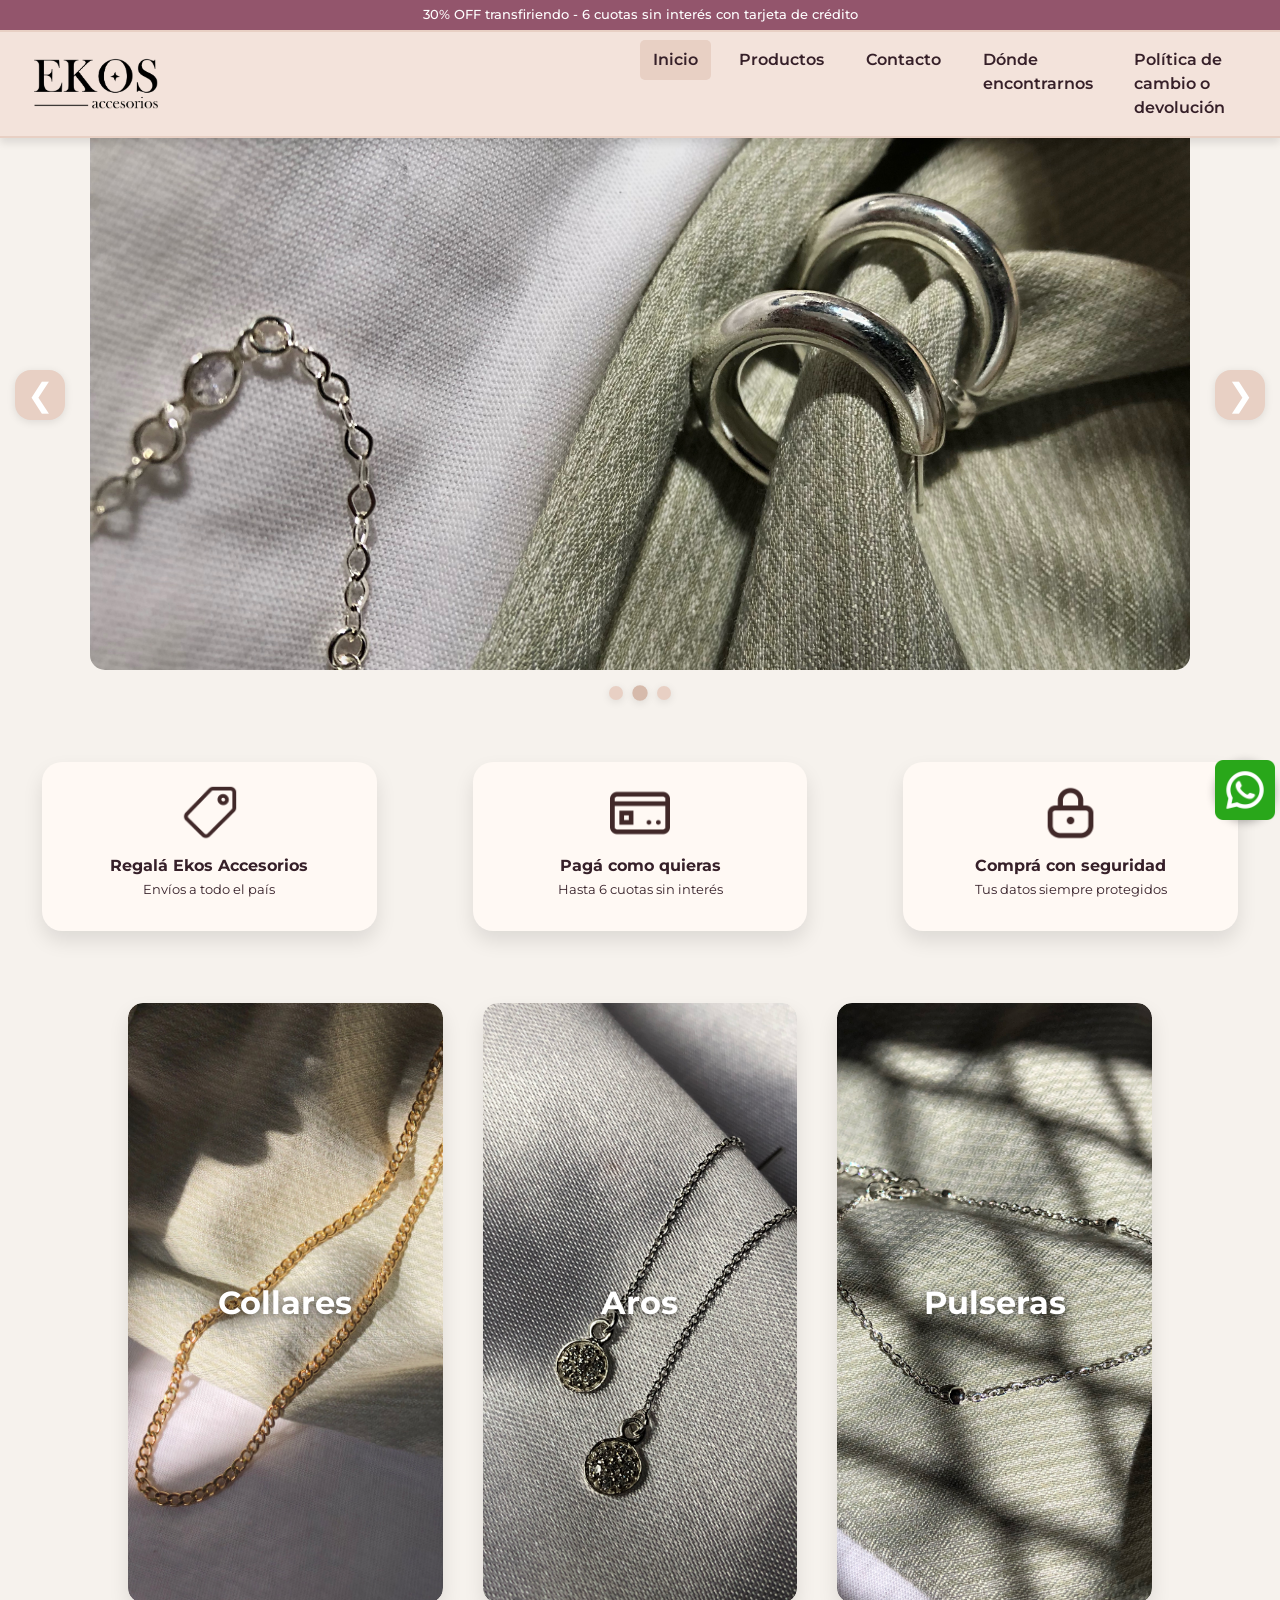
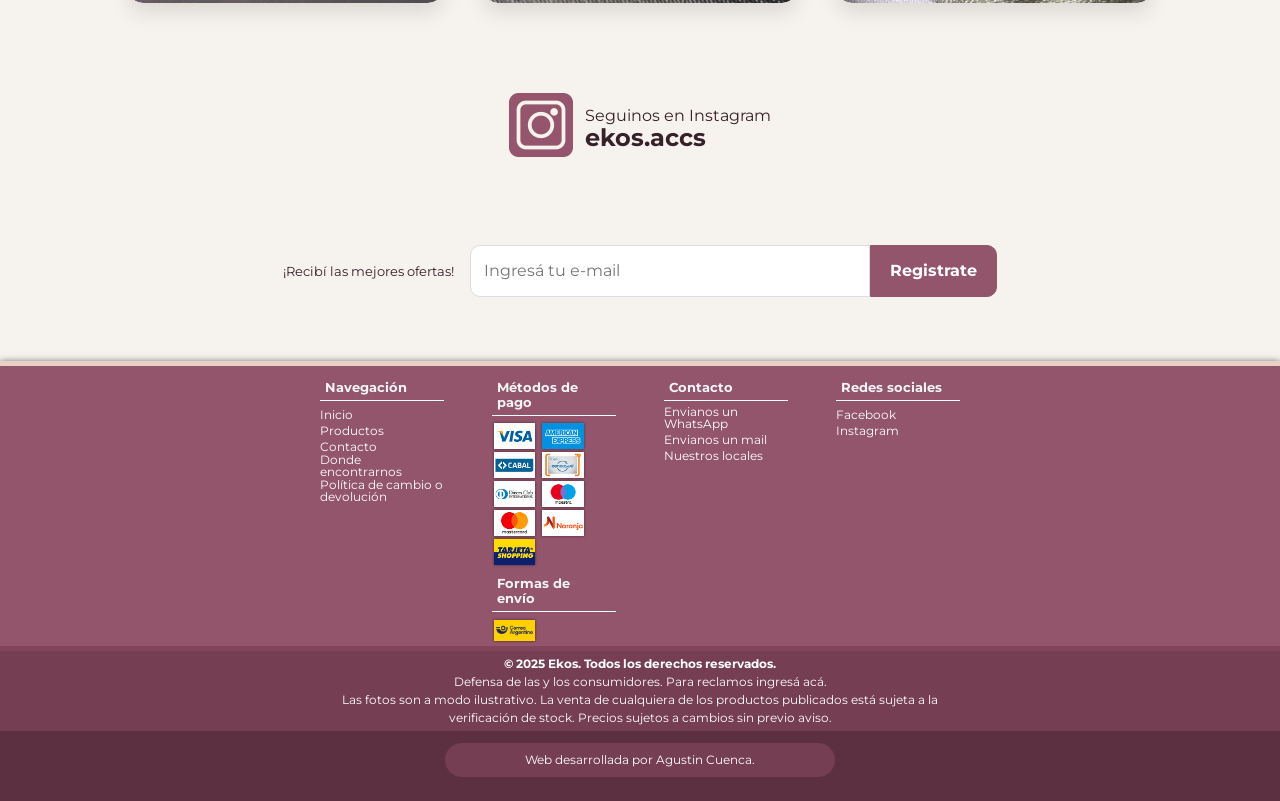
==== index.html @ 0b011db3 "docs | style | readme.txt agregado y mejoras de scss" ====
<!DOCTYPE html>
<html lang="es">
<head>
    <!-- metadatos -->
    <meta charset="UTF-8">
    <meta name="viewport" content="width=device-width, initial-scale=1.0">
    <meta name="description" content="Bienvenido a EKOS Accesorios. Tienda online de joyería fina. Encontrá collares, aros y pulseras de diseño con envíos a todo el país. 30% OFF transferencia - 6 cuotas sin interés. ¡Conoce más!">
    <meta name="keywords" content=" ">
    <meta name="author" content="Agustin Cuenca">
    <meta name="robots" content="index, follow">
    <!-- bootstrap -->
    <link href="https://cdn.jsdelivr.net/npm/bootstrap@5.3.6/dist/css/bootstrap.min.css" rel="stylesheet" integrity="sha384-4Q6Gf2aSP4eDXB8Miphtr37CMZZQ5oXLH2yaXMJ2w8e2ZtHTl7GptT4jmndRuHDT" crossorigin="anonymous">
    <!-- icono -->
    <link rel="shortcut icon" href="./multimedia/marca/icono4.png">
    <!-- fuentes -->
    <link rel="preconnect" href="https://fonts.googleapis.com">
    <link rel="preconnect" href="https://fonts.gstatic.com" crossorigin>
    <link href="https://fonts.googleapis.com/css2?family=Lexend:wght@100..900&family=Montserrat:ital,wght@0,100..900;1,100..900&display=swap" rel="stylesheet">
    <!-- .css -->
    <link rel="stylesheet" href="./styles/style.css">
    <title>EKOS Accesorios - Tienda Online</title>
</head>
<body>
    <section class="page-container">
        <header>
            <section class="top-bar">
                <p>30% OFF transfiriendo - 6 cuotas sin interés con tarjeta de crédito</p>
            </section>
            <div class="header-container">
                <section class="logo">
                    <a href="index.html"><img src="./multimedia/marca/logo.png" alt="logo"></a>
                </section>
                <nav>
                    <ul>
                        <li><a href="index.html">Inicio</a></li>
                        <li><a href="./pages/productos.html">Productos</a></li>
                        <li><a href="./pages/contacto.html">Contacto</a></li>
                        <li><a href="./pages/ubicacion.html">Dónde encontrarnos</a></li>
                        <li><a href="./pages/cambio-dev.html">Política de cambio o devolución</a></li>
                    </ul>
                </nav>
            </div>
        </header>
        <main class="content">
            <section class="carousel-wrapper">
                <button class="prev">&#10094;</button>
                <section class="carousel">
                    <section class="carousel-images">
                        <div class="image-track">
                            <img src="./multimedia/collares/basic 1000.JPEG" alt="imagen 1">
                            <img src="./multimedia/aros/3000 - copia.JPEG" alt="imagen 2">
                            <img src="./multimedia/pulseras/sky 1500.JPEG" alt="imagen 3">
                        </div>
                    </section>
                </section>
                <button class="next">&#10095;</button>
            </section>
            <section class="botones-de-fotos">
                <button class="dot" data-index="0"></button>
                <button class="dot" data-index="1"></button>
                <button class="dot" data-index="2"></button>
            </section>
            <section class="beneficios">
                <section class="beneficio-1">
                    <img src="./multimedia/logos/etiqueta.png" alt="etiqueta">
                    <h3>Regalá Ekos Accesorios</h3>
                    <p>Envíos a todo el país</p>
                </section>
                <section class="beneficio-2">
                    <img src="./multimedia/logos/tarjeta-de-credito.png" alt="tarjeta-de-credito">
                    <h3>Pagá como quieras</h3>
                    <p>Hasta 6 cuotas sin interés</p>
                </section>
                <section class="beneficio-3">
                    <img src="./multimedia/logos/candado.png" alt="candado">
                    <h3>Comprá con seguridad</h3>
                    <p>Tus datos siempre protegidos</p>
                </section>
            </section>
            <section class="presentaciones-tipo-de-producto">
                <section class="tipo-de-producto">
                    <section class="producto-contenedor">
                        <a href="./pages/productos.html">
                            <img src="./multimedia/collares/nala 2300.JPEG" alt="collares">
                            <p>Collares</p>
                        </a>
                    </section>
                </section>
                <section class="tipo-de-producto">
                    <section class="producto-contenedor">
                        <a href="./pages/productos.html">
                            <img src="./multimedia/aros/8000.JPEG" alt="aros">
                            <p>Aros</p>
                        </a>
                    </section>
                </section>
                <section class="tipo-de-producto">
                    <section class="producto-contenedor">
                        <a href="./pages/productos.html">
                            <img src="./multimedia/pulseras/sky 1500.JPEG" alt="pulseras">
                            <p>Pulseras</p>
                        </a>
                    </section>
                </section>
            </section>
            <div class="instagram-section">
                <a href="https://www.instagram.com/ekos.accs" target="_blank" class="instagram-link">
                    <img src="./multimedia/redes sociales/instagram.png" alt="Instagram" class="instagram-icon">
                    <div class="instagram-text">
                        <span class="follow-us">Seguinos en Instagram</span>
                        <span class="account-name">ekos.accs</span>
                    </div>
                </a>
            </div>
            <div class="newsletter">
                <label for="email">¡Recibí las mejores ofertas!</label>
                <input type="email" id="email" placeholder="Ingresá tu e-mail">
                <button type="submit">Registrate</button>
            </div>
            <!-- whatsapp button -->
            <a href="https://wa.me/+5491155749034?text=¡Hola!%20me%20interesa%20un%20producto%20de%20EKOS" class="whatsapp-float" target="_blank" title="Contactanos por WhatsApp"><img src="./multimedia/redes sociales/whatsapp-verde.png" alt="WhatsApp"></a>
        </main>
        <footer>
            <section class="shallow-footer">
                <!-- columna de navegación -->
                <section class="footer-column">
                    <h3>Navegación</h3>
                    <ul>
                        <li><a href="./index.html">Inicio</a></li>
                        <li><a href="./pages/productos.html">Productos</a></li>
                        <li><a href="./pages/contacto.html">Contacto</a></li>
                        <li><a href="./pages/ubicacion.html">Donde encontrarnos</a></li>
                        <li><a href="./pages/cambio-dev.html">Política de cambio o devolución</a></li>
                    </ul>
                </section>
                <!-- columna de métodos de pago y formas de envío -->
                <section class="footer-column">
                    <h3>Métodos de pago</h3>
                    <img src="./multimedia/metodos de pago/visa.png" alt="visa" title="Visa">
                    <img src="./multimedia/metodos de pago/american-express.png" alt="american express"
                        title="American Express">
                    <img src="./multimedia/metodos de pago/cabal-png.png" alt="cabal" title="Cabal">
                    <img src="./multimedia/metodos de pago/cencosud.png" alt="cencosud" title="Cencosud">
                    <img src="./multimedia/metodos de pago/diners-club.png" alt="diners club" title="Diners Club">
                    <img src="./multimedia/metodos de pago/maestro.png" alt="maestro" title="Maestro">
                    <img src="./multimedia/metodos de pago/mastercard.png" alt="mastercard" title="Mastercard">
                    <img src="./multimedia/metodos de pago/naranja.png" alt="naranja" title="Naranja">
                    <img src="./multimedia/metodos de pago/tarjeta-shopping.png" alt="tarjeta shopping"
                        title="Tarjeta Shopping">
                    <h3>Formas de envío</h3>
                    <img src="./multimedia/formas de envio/correo-argentino.png" alt="correo argentino"
                        title="Correo Argentino">
                </section>
                <!-- columna de contacto -->
                <section class="footer-column">
                    <h3>Contacto</h3>
                    <ul>
                        <li><a href="https://wa.me/+5491155749034?text=¡Hola!%20me%20interesa%20un%20producto%20de%20EKOS"
                                target="_blank">Envianos un WhatsApp</a></li>
                        <li><a href="https://mail.google.com/mail/?view=cm&fs=1&to=ekos.baires@gmail.com"
                                target="_blank">Envianos un mail</a></li>
                        <li><a href="./pages/ubicacion.html">Nuestros locales</a></li>
                    </ul>
                </section>
                <!-- columna de redes sociales -->
                <section class="footer-column">
                    <h3>Redes sociales</h3>
                    <ul>
                        <li><a href="">Facebook</a></li>
                        <li><a href="https://www.instagram.com/ekos.accs?utm_source=ig_web_button_share_sheet&igsh=ZDNlZDc0MzIxNw=="
                                target="_blank">Instagram</a></li>
                    </ul>
                </section>
            </section>
            <section class="deep-footer">
                <p><b>&copy; 2025 Ekos. Todos los derechos reservados.</b></p>
                <p>Defensa de las y los consumidores. Para reclamos <a href="https://autogestion.produccion.gob.ar/consumidores" target="_blank">ingresá acá</a>.</p>
                <p>Las fotos son a modo ilustrativo. La venta de cualquiera de los productos publicados está sujeta a la verificación de stock. Precios sujetos a cambios sin previo aviso.</p>
            </section>
            <section class="creator">
                <p>Web desarrollada por Agustin Cuenca.</p>
            </section>
        </footer>
    </section>
    <script src="./scripts/main.js"></script>
    <script src="./scripts/index.js"></script>
    <script src="https://cdn.jsdelivr.net/npm/bootstrap@5.3.6/dist/js/bootstrap.bundle.min.js" integrity="sha384-j1CDi7MgGQ12Z7Qab0qlWQ/Qqz24Gc6BM0thvEMVjHnfYGF0rmFCozFSxQBxwHKO" crossorigin="anonymous"></script>
</body>
</html>
---- styles/style.css ----
@charset "UTF-8";
.carousel-wrapper {
  position: relative;
  width: 100%;
  height: auto;
  display: flex;
  margin: 0 auto;
  max-width: 100vw;
}
.carousel-wrapper .carousel {
  width: 100%;
  overflow: hidden;
  position: relative;
  overflow: hidden;
}
.carousel-wrapper .carousel .carousel-images {
  width: 100%;
  overflow: hidden;
}
.carousel-wrapper .carousel .carousel-images .image-track {
  display: flex;
  transition: transform 0.5s ease-in-out;
  width: 100%;
}
.carousel-wrapper .carousel .carousel-images .image-track img {
  width: 100%;
  height: auto;
  object-fit: cover;
  flex-shrink: 0;
}
.carousel-wrapper .image-track img {
  max-height: 20rem;
}
@media (min-width: 768px) {
  .carousel-wrapper {
    /* Tablet styles would go here */
  }
}
@media (min-width: 1024px) {
  .carousel-wrapper {
    display: flex;
    align-items: center;
    justify-content: center;
    max-width: 1200px;
    margin: 1rem auto;
    gap: 1rem;
    padding: 0 50px;
  }
  .carousel-wrapper .carousel {
    flex: 1;
    border-radius: 15px;
  }
  .carousel-wrapper .image-track img {
    max-height: 550px;
  }
}

.prev, .next {
  position: absolute;
  top: 50%;
  transform: translateY(-50%);
  font-size: 1.5rem;
  background-color: #f3e3db;
  border: none;
  border-radius: 8px;
  padding: 0.9rem;
  color: #362029;
  cursor: pointer;
  z-index: 2;
  width: 1rem;
  height: 1rem;
  display: flex;
  align-items: center;
  justify-content: center;
}
.prev.prev, .next.prev {
  left: 10px;
}
.prev.next, .next.next {
  right: 10px;
}

@media (min-width: 1024px) {
  .prev, .next {
    position: absolute;
    width: 50px;
    height: 50px;
    font-size: 2rem;
    color: white;
    background-color: #e8d0c4;
    border-radius: 1rem;
    padding: 0;
    transition: background-color 0.3s, transform 0.3s ease;
    box-shadow: 0 2px 8px rgba(0, 0, 0, 0.1);
  }
  .prev.prev, .next.prev {
    left: -25px;
  }
  .prev.next, .next.next {
    right: -25px;
  }
  .prev:hover, .next:hover {
    background-color: #d6baab;
    transform: translateY(-50%) scale(1.04);
  }
}
.botones-de-fotos {
  display: none;
}
@media (min-width: 1024px) {
  .botones-de-fotos {
    display: flex;
    justify-content: center;
    gap: 10px;
    margin-top: 1rem;
    margin-bottom: 1rem;
  }
  .botones-de-fotos button {
    width: 14px;
    height: 14px;
    background-color: #e8d0c4;
    border: none;
    border-radius: 50%;
    cursor: pointer;
    transition: background-color 0.3s, transform 0.3s ease;
    box-shadow: 0 2px 8px rgba(0, 0, 0, 0.1);
  }
  .botones-de-fotos button.active, .botones-de-fotos button:hover {
    background-color: #d6baab;
    transform: scale(1.1);
  }
}

.beneficios {
  display: flex;
  flex-direction: column;
  justify-content: center;
  align-items: center;
  gap: 1rem;
  padding: 1.5rem;
  color: #362029;
  text-align: center;
  margin-top: auto;
}
.beneficios section {
  display: flex;
  flex-direction: column;
  align-items: center;
  padding: 0.5em;
  flex-grow: 1;
  margin: 0;
  background-color: #fff9f4;
  width: 100%;
  border-radius: 15px;
  box-shadow: 0 2px 8px rgba(0, 0, 0, 0.1);
}
.beneficios section img {
  width: 3rem;
  padding: 0.3rem;
  filter: brightness(0) saturate(100%) invert(14%) sepia(28%) saturate(798%) hue-rotate(311deg) brightness(92%) contrast(88%);
}
.beneficios section h3 {
  font-size: 0.9rem;
}
.beneficios section p {
  font-size: 0.7rem;
}
.beneficios .beneficio-1, .beneficios .beneficio-2, .beneficios .beneficio-3 {
  position: relative;
}
@media (min-width: 1024px) {
  .beneficios {
    flex-direction: row;
    justify-content: center;
    align-items: flex-start;
    gap: 6em;
    padding: 30px 10px;
    margin: 2rem;
  }
  .beneficios section {
    padding: 1em;
    max-width: 450px;
    border-radius: 20px;
    box-shadow: 0 10px 20px rgba(0, 0, 0, 0.1);
    transition: background-color 0.3s ease;
  }
  .beneficios section img {
    width: 70px;
    margin-bottom: 8px;
    transition: filter 0.3s ease;
  }
  .beneficios section h3 {
    font-size: 1rem;
    margin-bottom: 5px;
    transition: transform 0.3s ease;
  }
  .beneficios section p {
    font-size: 0.8rem;
    transition: transform 0.3s ease;
  }
  .beneficios section:hover {
    background-color: #93556c;
    color: white;
  }
  .beneficios section:hover img {
    filter: brightness(0) invert(1);
  }
  .beneficios section:hover h3, .beneficios section:hover p {
    transform: translateY(-5px);
  }
}

.presentaciones-tipo-de-producto {
  display: grid;
  grid-template-columns: 1fr;
  gap: 1rem;
  padding: 0;
  margin-bottom: 1em;
}
.presentaciones-tipo-de-producto .tipo-de-producto {
  position: relative;
  overflow: hidden;
  box-shadow: 0 2px 8px rgba(0, 0, 0, 0.2);
}
.presentaciones-tipo-de-producto .producto-contenedor {
  position: relative;
  width: 100%;
  height: auto;
}
.presentaciones-tipo-de-producto .producto-contenedor img {
  width: 100%;
  height: 200px;
  object-fit: cover;
  display: block;
}
.presentaciones-tipo-de-producto .producto-contenedor p {
  position: absolute;
  top: 50%;
  left: 50%;
  transform: translate(-50%, -50%);
  margin: 0;
  color: white;
  font-size: 1rem;
  font-weight: bold;
  text-shadow: 0px 2px 10px rgba(0, 0, 0, 0.6);
  z-index: 2;
  text-align: center;
}
@media (min-width: 1024px) {
  .presentaciones-tipo-de-producto {
    grid-template-columns: repeat(3, 1fr);
    gap: 40px;
    padding: 10px 8em;
    margin-bottom: 2em;
  }
  .presentaciones-tipo-de-producto .tipo-de-producto {
    border-radius: 15px;
    box-shadow: 0 10px 20px rgba(0, 0, 0, 0.1);
    transition: transform 0.3s ease;
  }
  .presentaciones-tipo-de-producto .tipo-de-producto:hover {
    transform: scale(1.02);
  }
  .presentaciones-tipo-de-producto .producto-contenedor {
    height: 100%;
  }
  .presentaciones-tipo-de-producto .producto-contenedor img {
    height: 600px;
    border-radius: 15px;
  }
  .presentaciones-tipo-de-producto .producto-contenedor p {
    font-size: 2rem;
  }
  .presentaciones-tipo-de-producto .producto-contenedor::before {
    content: "";
    position: absolute;
    top: 0;
    left: 0;
    width: 100%;
    height: 100%;
    background-color: rgba(0, 0, 0, 0);
    transition: background-color 0.3s ease;
    border-radius: 15px;
    z-index: 1;
    pointer-events: none;
  }
  .presentaciones-tipo-de-producto .tipo-de-producto:hover .producto-contenedor::before {
    background-color: rgba(0, 0, 0, 0.2);
  }
}

.instagram-section {
  display: flex;
  justify-content: center;
  align-items: center;
  margin: 0 0;
  max-width: 100%;
  padding: 2rem;
  flex-direction: column;
  text-align: center;
}
.instagram-section .instagram-link {
  display: flex;
  align-items: center;
  text-decoration: none;
  flex-direction: column;
}
.instagram-section .instagram-link .instagram-icon {
  width: auto;
  height: 3rem;
  filter: brightness(0) saturate(100%) invert(37%) sepia(11%) saturate(1942%) hue-rotate(286deg) brightness(97%) contrast(81%);
  margin: 0 0 0.5rem 0;
}
.instagram-section .instagram-link .instagram-text {
  display: flex;
  flex-direction: column;
  line-height: 1.1;
  text-decoration: none;
  color: #362029;
  align-items: center;
}
.instagram-section .instagram-link .instagram-text .follow-us {
  font-size: 0.8rem;
  pointer-events: none;
}
.instagram-section .instagram-link .instagram-text .account-name {
  font-weight: bold;
  font-size: 1rem;
}
@media (min-width: 1024px) {
  .instagram-section {
    margin: 4rem auto;
    max-width: 500px;
    padding: 1rem 1rem;
    flex-direction: row;
  }
  .instagram-section .instagram-link {
    flex-direction: row;
    transition: filter 0.3s ease;
  }
  .instagram-section .instagram-link .instagram-icon {
    width: 4rem;
    height: auto;
    margin-right: 0.75rem;
    transition: transform 0.3s ease, filter 0.3s ease;
  }
  .instagram-section .instagram-link .instagram-text {
    align-items: flex-start;
    transition: transform 0.3s ease;
  }
  .instagram-section .instagram-link .instagram-text .follow-us {
    font-size: 1rem;
  }
  .instagram-section .instagram-link .instagram-text .account-name {
    font-size: 1.5rem;
  }
  .instagram-section .instagram-link:hover .instagram-icon {
    transform: scale(1.05);
    filter: brightness(0) saturate(100%) invert(28%) sepia(13%) saturate(1589%) hue-rotate(287deg) brightness(97%) contrast(95%);
    cursor: pointer;
  }
  .instagram-section .instagram-link:hover .instagram-text {
    cursor: pointer;
    transform: rotate(2deg);
  }
}

.newsletter {
  display: flex;
  flex-direction: column;
  align-items: center;
  justify-content: center;
  gap: 0.3rem;
  margin: 2rem 0;
  width: 100%;
  padding: 0 1rem;
}
.newsletter label {
  color: #362029;
  font-size: 0.8rem;
}
.newsletter input[type=email] {
  padding: 0.8rem;
  border: 1px solid #ddd;
  border-radius: 10px;
  font-size: 0.8rem;
  width: 100%;
  transition: border-color 0.3s ease;
}
.newsletter input[type=email]:focus {
  border-color: #93556c;
  outline: none;
}
.newsletter button {
  font-size: 0.8rem;
  background-color: #93556c;
  color: white;
  font-weight: bold;
  padding: 0.3rem 0.3rem;
  border: none;
  border-radius: 6px;
  cursor: pointer;
  transition: background-color 0.3s ease;
  width: 100%;
  max-width: 200px;
}
.newsletter button:active {
  background-color: #80475b;
}
@media (min-width: 1024px) {
  .newsletter {
    flex-direction: row;
    gap: 0px;
    margin: 4rem 0;
    padding: 0;
  }
  .newsletter label {
    margin-right: 1rem;
  }
  .newsletter input[type=email] {
    font-size: 1rem;
    width: 400px;
    border-radius: 10px 0 0 10px;
  }
  .newsletter button {
    font-size: 1rem;
    padding: 0.8rem 1.2rem;
    border: 1px solid #93556c;
    border-radius: 0 10px 10px 0;
    width: auto;
    max-width: none;
  }
  .newsletter button:hover {
    background-color: #80475b;
  }
  .newsletter button:active {
    background-color: #6d3a4b;
  }
}

.categoria {
  margin: 2rem auto;
  padding: 0 1rem;
  margin-bottom: 2rem;
}
.categoria h3 {
  font-size: 0.8rem;
  text-align: left;
}
.categoria .galeria-productos {
  display: grid;
  grid-template-columns: repeat(2, 1fr);
  gap: 0.5rem;
}
.categoria .galeria-productos .producto {
  text-align: center;
  padding: 5px;
  background-color: #fff9f4;
  box-shadow: 0 2px 8px rgba(0, 0, 0, 0.1);
  transition: transform 0.2s ease;
  border-radius: 10px;
}
.categoria .galeria-productos .producto:hover {
  transform: scale(1.03);
}
.categoria .galeria-productos .producto img {
  width: 100%;
  max-width: 320px;
  aspect-ratio: 1/1;
  object-fit: cover;
  border-radius: 10px;
}
.categoria .galeria-productos .producto .nombre-producto {
  font-weight: 600;
  margin: 0.3rem;
  font-size: 0.8rem;
}
.categoria .galeria-productos .producto .precio-producto {
  display: flex;
  justify-content: start;
  font-size: 0.8rem;
  color: #444;
  margin: 0;
  padding: 0.2rem;
  border-top: 1px solid #362029;
}
@media (min-width: 1024px) {
  .categoria {
    margin: 1rem auto;
    padding: 0.5rem 4rem 4rem 4rem;
    max-width: 60rem;
    margin-bottom: 4rem;
    background-color: #f3e3db;
    border-radius: 15px;
    box-shadow: 0 2px 8px rgba(0, 0, 0, 0.2);
  }
  .categoria h3 {
    font-size: 25px;
  }
  .categoria .galeria-productos {
    grid-template-columns: repeat(auto-fit, minmax(220px, 1fr));
    gap: 30px;
  }
  .categoria .galeria-productos .producto {
    padding: 10px;
  }
  .categoria .galeria-productos .producto img {
    max-width: 300px;
  }
  .categoria .galeria-productos .producto .nombre-producto {
    margin: 10px 0 5px;
    font-size: 1.2rem;
  }
  .categoria .galeria-productos .producto .precio-producto {
    font-size: 1rem;
  }
}

.contacto-container {
  display: flex;
  justify-content: center;
  align-items: stretch;
  flex-wrap: wrap;
  gap: 2rem;
  margin: 3rem 1rem;
}
.contacto-container .contacto-info, .contacto-container .contacto-formulario {
  flex: 1;
  display: flex;
  flex-direction: column;
  background-color: #fff9f4;
  border-radius: 15px;
  box-shadow: 0 5px 15px rgba(0, 0, 0, 0.1);
}
.contacto-container .contacto-info, .contacto-container .contacto-formulario {
  min-width: 250px;
  max-width: 100%;
  padding: 1rem;
  min-height: 30em;
}
@media (min-width: 768px) {
  .contacto-container {
    gap: 3rem;
    margin: 3rem 2rem;
  }
  .contacto-container .contacto-info, .contacto-container .contacto-formulario {
    min-width: 280px;
    padding: 1.5rem;
    min-height: 35em;
  }
}
@media (min-width: 1024px) {
  .contacto-container {
    gap: 5rem;
    margin-top: 2rem;
    margin-bottom: 5rem;
  }
  .contacto-container .contacto-info, .contacto-container .contacto-formulario {
    min-width: 300px;
    max-width: 500px;
    padding: 2rem;
    border-radius: 20px;
    box-shadow: 0 10px 25px rgba(0, 0, 0, 0.1);
    min-height: 40em;
  }
}

.contacto-info h4, .contacto-info .contacto-formulario h4 {
  text-align: center;
  color: #362029;
}
.contacto-info p {
  text-align: center;
}
.contacto-info .info-item {
  display: flex;
  align-items: center;
  justify-content: left;
  background-color: white;
  border: 1px solid #ddd;
}
.contacto-info .info-item a {
  display: flex;
  align-items: center;
  text-decoration: none;
}
.contacto-info .info-item a p {
  margin: 0;
  display: flex;
  align-items: center;
  height: 100%;
  font-weight: 600;
  color: #362029;
  transition: color 0.3s ease;
}
.contacto-info .info-item a p:hover {
  color: #93556c;
  cursor: pointer;
}
.contacto-info .info-item img {
  height: auto;
  filter: invert(40%) sepia(15%) saturate(1342%) hue-rotate(286deg) brightness(90%) contrast(86%);
  transition: filter 0.3s ease;
}
.contacto-info .info-item img:hover {
  filter: invert(30%) sepia(22%) saturate(1080%) hue-rotate(288deg) brightness(95%) contrast(82%);
  cursor: pointer;
}
.contacto-info h4, .contacto-info .contacto-formulario h4 {
  font-size: 1rem;
  margin-bottom: 1rem;
}
.contacto-info p {
  font-size: 0.8rem;
}
.contacto-info .info-item {
  margin-top: 1.5em;
  border-radius: 8px;
  padding: 0.5rem;
}
.contacto-info .info-item img {
  width: 35px;
  margin-right: 0.8rem;
}
.contacto-info .info-item p {
  font-size: 0.8rem;
}
@media (min-width: 1024px) {
  .contacto-info h4, .contacto-info .contacto-formulario h4 {
    font-size: 1.5rem;
    margin-bottom: 1.5rem;
  }
  .contacto-info .info-item {
    margin-top: 2.5em;
    border-radius: 10px;
    padding: 1rem;
  }
  .contacto-info .info-item img {
    width: 50px;
    margin-right: 1rem;
  }
  .contacto-info .info-item p {
    font-size: 1rem;
  }
}

.contacto-formulario input[type=text], .contacto-formulario input[type=email], .contacto-formulario textarea {
  width: 100%;
  border: 1px solid #ddd;
  border-radius: 10px;
  transition: border-color 0.3s ease;
  resize: none;
}
.contacto-formulario input[type=text]:focus, .contacto-formulario input[type=email]:focus, .contacto-formulario textarea:focus {
  border-color: #93556c;
  outline: none;
}
.contacto-formulario label {
  display: block;
  margin: 1rem 0 0.3rem;
  font-weight: 600;
  color: #362029;
  font-size: 0.8rem;
}
.contacto-formulario input[type=text], .contacto-formulario input[type=email], .contacto-formulario textarea {
  padding: 0.3rem;
  font-size: 0.8rem;
}
.contacto-formulario textarea {
  height: 150px;
}
.contacto-formulario input[type=submit] {
  margin-top: 1.5rem;
  background-color: #93556c;
  color: white;
  font-weight: bold;
  padding: 0.8rem 1.2rem;
  border: none;
  border-radius: 10px;
  cursor: pointer;
  width: 100%;
  transition: background-color 0.3s ease;
  font-size: 0.8rem;
}
.contacto-formulario input[type=submit]:hover {
  background-color: #80475b;
}
@media (min-width: 1024px) {
  .contacto-formulario label {
    font-size: 1rem;
  }
  .contacto-formulario input[type=text], .contacto-formulario input[type=email], .contacto-formulario textarea {
    padding: 0.8rem;
    font-size: 1rem;
  }
  .contacto-formulario input[type=submit] {
    font-size: 1rem;
  }
}

.local {
  max-width: 100%;
  margin: 2rem 1rem;
  padding: 1rem;
  border-radius: 20px;
  background-color: #fff9f4;
  margin-bottom: 2rem;
  box-shadow: 0 10px 25px rgba(0, 0, 0, 0.1);
  font-size: 0.8rem;
  box-sizing: border-box;
}
.local h4 {
  margin-top: 0.5em;
  font-size: 1.2em;
  margin-bottom: 1.5rem;
}
.local p {
  margin-bottom: 1rem;
  font-size: 1em;
}
.local .content h3 {
  text-align: center;
  margin-bottom: 1em;
  margin-top: 1.5rem;
  font-size: 1rem;
}
.local .mapa-container {
  position: relative;
  overflow: hidden;
  border-radius: 10px;
  margin-top: 1.5rem;
}
.local .mapa-container iframe {
  width: 100%;
  height: 150px;
  border: none;
  border-radius: 10px;
}
@media (min-width: 1024px) {
  .local {
    max-width: 1500px;
    margin: 0 auto;
    padding: 2rem;
    margin-bottom: 3rem;
    font-size: 1rem;
  }
  .local h4 {
    font-size: 1.5rem;
  }
  .local .content h3 {
    margin-top: 1em;
  }
  .local .mapa-container iframe {
    height: 400px;
  }
}

.politica {
  border-radius: 20px;
  background-color: #fff9f4;
  box-shadow: 0 10px 25px rgba(0, 0, 0, 0.1);
  text-align: justify;
  max-width: 100%;
  margin: 2rem 1rem 0 1rem;
  padding: 1rem;
  margin-bottom: 2rem;
  box-sizing: border-box;
}
.politica p, .politica li {
  font-size: 0.8rem;
}
.politica h4 {
  font-size: 0.9rem;
}
@media (min-width: 1024px) {
  .politica {
    max-width: 1500px;
    margin: 0 auto;
    padding: 2rem;
    margin-bottom: 3rem;
  }
}

.top-bar {
  position: fixed;
  display: flex;
  justify-content: center;
  align-items: center;
  text-align: center;
  top: 0;
  left: 0;
  width: 100%;
  z-index: 1100;
  background-color: #93556c;
  color: white;
  border-bottom: 2px solid #e8d0c4;
  transition: all 0.3s ease;
  font-size: 1rem;
  height: auto;
  min-height: 1.5rem;
  padding: 3px;
  transform: translateY(0);
}
.top-bar p {
  margin: 0;
  font-weight: 500;
  font-size: 0.5rem;
  transition: text-shadow 0.3s ease;
  padding: 0.2rem 0;
}
.top-bar.hidden {
  transform: translateY(-100%);
}
@media (min-width: 1024px) {
  .top-bar {
    padding: 0;
    height: 2rem;
  }
  .top-bar p {
    font-size: 0.8rem;
  }
  .top-bar p:hover {
    text-shadow: 0 0 10px rgba(255, 255, 255, 0.8);
  }
}

header {
  position: fixed;
  z-index: 1000;
  width: 100%;
  background-color: #f3e3db;
  border-bottom: 2px solid #e8d0c4;
  box-shadow: 0 0.3125rem 0.5rem rgba(0, 0, 0, 0.1);
  margin-top: 0;
  top: var(--header-top, 1.5rem);
  transition: top 0.3s ease; /* Misma duración que el top-bar */
}
header .header-container {
  display: flex;
  flex-direction: column;
  align-items: center;
  padding: 0.5rem 1rem;
}
header .header-container .logo {
  margin-bottom: 0.8rem;
}
header .header-container .logo img {
  height: auto;
  width: 5rem;
  transition: transform 0.3s ease;
}
header .header-container nav {
  width: 100%;
}
header .header-container nav ul {
  list-style: none;
  display: flex;
  flex-wrap: wrap;
  justify-content: center;
  gap: 0.5rem;
  padding: 0;
  margin: 0;
}
header .header-container nav ul li a {
  font-weight: 600;
  text-decoration: none;
  color: #362029;
  display: inline-block;
  border-radius: 5px;
  transition: all 0.3s;
  font-size: 0.5rem;
  padding: 0.4rem 0.8rem;
  background-color: rgba(232, 208, 196, 0.3);
}
header .header-container nav ul li a.active {
  background-color: #e8d0c4;
}
@media (min-width: 1024px) {
  header {
    top: var(--header-top, calc(1.7em + 2rem));
  }
  header.shifted-up {
    top: var(--header-top, 2rem);
  }
  header .header-container {
    flex-direction: row;
    grid-template-columns: 1fr 1fr;
    padding: 0.5rem 2rem;
    display: grid;
  }
  header .header-container .logo {
    margin-bottom: 0;
    justify-self: start;
  }
  header .header-container .logo img {
    width: 8rem;
  }
  header .header-container .logo img:hover {
    transform: scale(0.98);
  }
  header .header-container nav {
    width: auto;
  }
  header .header-container nav ul {
    flex-wrap: nowrap;
    justify-content: flex-end;
    gap: 1em;
  }
  header .header-container nav ul li a {
    font-size: 1rem;
    padding: 0.5em 0.8em;
    background-color: transparent;
  }
  header .header-container nav ul li a:hover {
    background-color: #e8d0c4;
  }
}

.shallow-footer {
  font-optical-sizing: auto;
  text-align: left;
  color: white;
  border-top: 0.3125rem solid #e8d0c4;
  display: grid;
  box-sizing: border-box;
  /* Mobile styles (base) */
  background-color: #8c4e63;
  grid-template-columns: repeat(2, 1fr);
  grid-template-rows: repeat(2, auto);
  gap: 1rem;
  padding: 0.5rem;
  box-shadow: 0 0.1rem 0.4rem rgba(0, 0, 0, 0.6);
}
.shallow-footer h3 {
  text-align: left;
  border-bottom: 1px solid white;
  color: #f5f5f5;
  margin: 0;
}
.shallow-footer .footer-column ul {
  list-style: none;
  padding: 0;
  margin: 0;
}
.shallow-footer .footer-column ul li a {
  text-decoration: none;
  color: white;
  display: inline-block;
}
.shallow-footer img {
  filter: drop-shadow(0 0 0.1rem rgba(0, 0, 0, 0.5));
}
.shallow-footer ::selection {
  background-color: white;
  color: #8c4e63;
}
.shallow-footer h3 {
  font-size: 0.7rem;
  padding: 0.2rem;
}
.shallow-footer .footer-column ul li {
  line-height: 1;
}
.shallow-footer .footer-column ul li a {
  font-size: 0.7rem;
}
.shallow-footer img {
  max-width: 1.5rem;
}
@media (min-width: 768px) {
  .shallow-footer {
    /* Tablet styles would go here */
    /* Add your tablet-specific styles if needed */
  }
}
@media (min-width: 1024px) {
  .shallow-footer {
    background-color: #93556c;
    grid-template-columns: repeat(4, 1fr);
    grid-template-rows: auto;
    gap: 3em;
    padding: 0.25rem 20rem;
    box-shadow: 0 0.125rem 0.5rem rgba(0, 0, 0, 0.8);
  }
  .shallow-footer h3 {
    font-size: 0.8rem;
    padding: 0.3rem;
    margin: 0.3125rem 0;
  }
  .shallow-footer .footer-column ul li a {
    font-size: 0.75rem;
    transition: text-shadow 0.3s ease;
  }
  .shallow-footer .footer-column ul li a:hover {
    text-shadow: 0 0 4px white;
  }
  .shallow-footer img {
    max-width: 2.8rem;
    transition: transform 0.3s ease;
    padding: 0.1rem;
  }
  .shallow-footer img:hover {
    transform: scale(0.95);
  }
  .shallow-footer ::selection {
    color: #93556c;
  }
}

.deep-footer {
  font-optical-sizing: auto;
  text-align: center;
  color: white;
  background-color: #753e52;
  border-top: 5px solid #80455a;
  /* Mobile styles (base) */
  padding: 4px;
}
.deep-footer p {
  margin-bottom: 0;
}
.deep-footer p b, .deep-footer p a {
  font-size: 0.5rem;
}
.deep-footer p a {
  text-decoration: none;
  color: white;
}
.deep-footer ::selection {
  background-color: white;
  color: #93556c;
}
@media (min-width: 768px) {
  .deep-footer {
    /* Tablet styles would go here */
    /* Add your tablet-specific styles if needed */
  }
}
@media (min-width: 1024px) {
  .deep-footer {
    padding: 0.25rem 20rem;
  }
  .deep-footer p {
    font-size: 0.75rem;
  }
  .deep-footer p b, .deep-footer p a {
    font-size: 0.75rem;
  }
  .deep-footer p a {
    transition: text-shadow 0.3s ease;
  }
  .deep-footer p a:hover {
    text-shadow: 0 0 4px white;
  }
}

.creator {
  display: flex;
  justify-content: center;
  background-color: #5c3040;
  text-align: center;
  color: white;
  /* Mobile styles (base) */
  padding: 0.25rem 0rem 2rem 0rem;
}
.creator p {
  display: flex;
  justify-content: center;
  background-color: #753e52;
  border-radius: 20px;
  transition: box-shadow 0.3s ease;
}
.creator p:hover {
  box-shadow: 0 0 10px rgba(255, 255, 255, 0.6);
}
.creator ::selection {
  background-color: white;
  color: #362029;
}
.creator p {
  font-size: 0.5rem;
  margin: 0.3rem;
  padding: 0.5rem 2rem;
}
@media (min-width: 768px) {
  .creator {
    /* Tablet styles would go here */
    /* Add your tablet-specific styles if needed */
  }
}
@media (min-width: 1024px) {
  .creator {
    padding: 0.25rem 0rem 1rem 0rem;
  }
  .creator p {
    font-size: 0.75rem;
    margin: 0.5rem;
    padding: 0.5rem 5rem;
  }
}

* {
  margin: 0;
  padding: 0;
  box-sizing: border-box;
  font-family: "Montserrat", sans-serif;
  font-size: 16px;
}

body {
  padding: 0px;
  height: 100%;
  width: 100%;
  font-optical-sizing: auto;
  color: #362029;
  background-color: #f6f2ed;
}
body .page-container {
  display: flex;
  flex-direction: column;
  min-height: 100vh;
  top: 1rem;
}
body .page-container::selection {
  background-color: #93556c;
  color: white;
}
body .page-container .content {
  flex: 1;
  margin-top: 9rem;
}
body h2, body h3, body h4 {
  text-align: center;
  font-weight: bold;
}
body h2 {
  display: none;
}
body h3 {
  font-size: 1rem;
}
@media (min-width: 1024px) {
  body {
    padding: 0;
    margin-top: 6.5em;
  }
  body .page-container {
    top: 0;
  }
  body .page-container .content {
    margin-top: 0;
  }
  body h2 {
    display: block;
    padding: 1rem;
    margin: 0;
    font-size: 1.5rem;
  }
}

.whatsapp-float {
  position: fixed;
  bottom: 1rem;
  right: 1rem;
  border-radius: 8.75rem;
  z-index: 100;
  box-shadow: 0 0.125rem 0.625rem rgba(0, 0, 0, 0.3);
  display: flex;
}
.whatsapp-float img {
  width: 3rem;
  height: auto;
}
@media (min-width: 1024px) {
  .whatsapp-float {
    bottom: 5rem;
    right: 0.3rem;
    align-items: center;
    justify-content: center;
    transition: transform 0.3s ease;
  }
  .whatsapp-float img {
    width: 3.75rem;
    height: 3.75rem;
  }
  .whatsapp-float:hover {
    transform: scale(1.04);
  }
}

/*_______________________________________________________________________________________________________________________________________________________________________*/

/*# sourceMappingURL=style.css.map */
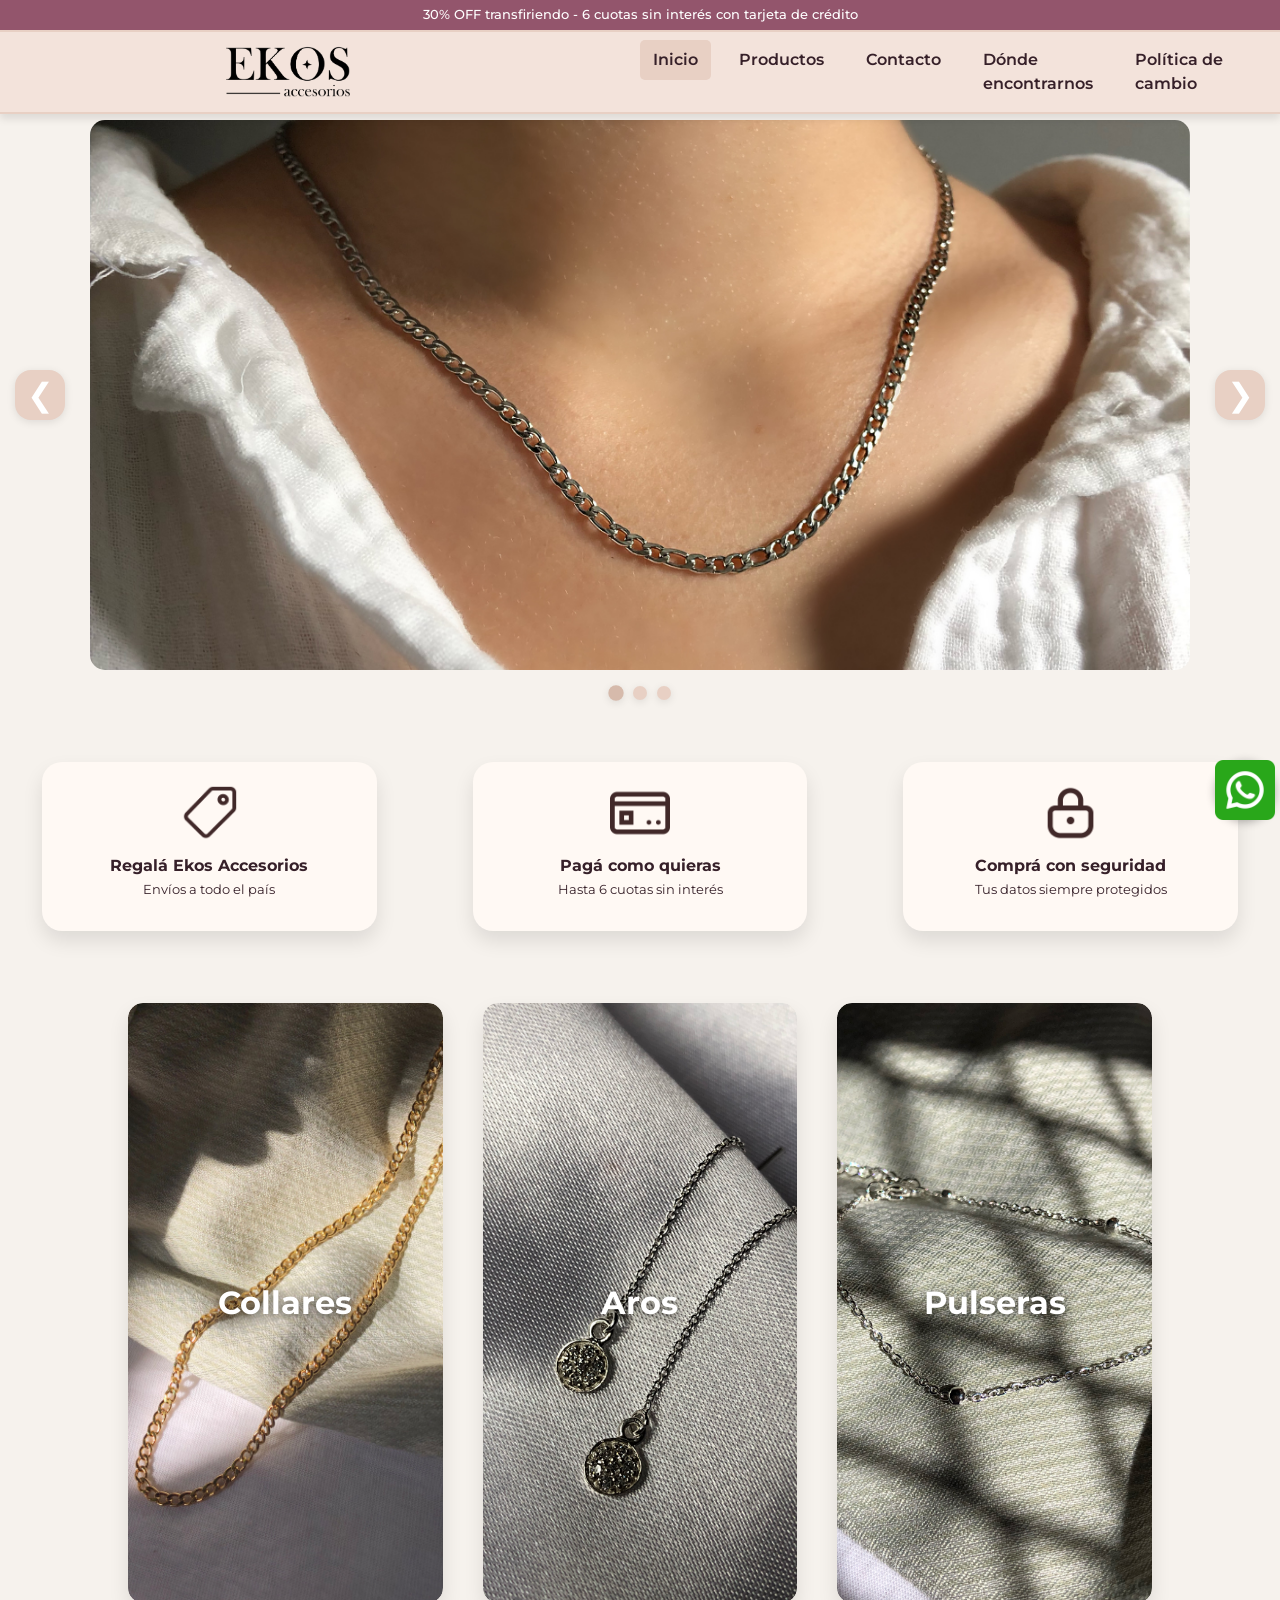
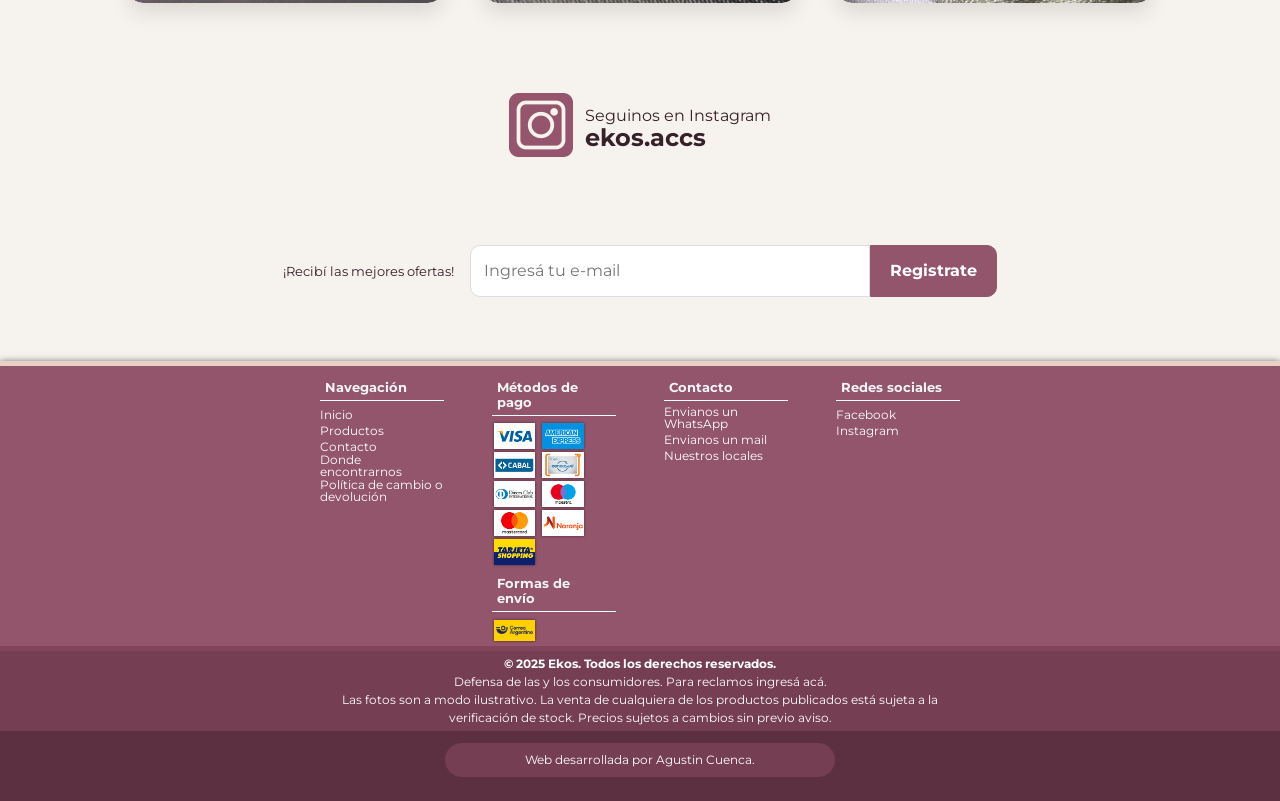
==== commit 93da691a: "feat | menú hamburguesa implementado en mobile responsive" ====
--- a/index.html
+++ b/index.html
@@ -30,15 +30,29 @@
                 <section class="logo">
                     <a href="index.html"><img src="./multimedia/marca/logo.png" alt="logo"></a>
                 </section>
-                <nav>
+                <button class="hamburger-btn" aria-label="Menú de navegación">
+                    <span class="hamburger-icon"></span>
+                </button>
+                <nav class="desktop-nav">
                     <ul>
                         <li><a href="index.html">Inicio</a></li>
                         <li><a href="./pages/productos.html">Productos</a></li>
                         <li><a href="./pages/contacto.html">Contacto</a></li>
                         <li><a href="./pages/ubicacion.html">Dónde encontrarnos</a></li>
-                        <li><a href="./pages/cambio-dev.html">Política de cambio o devolución</a></li>
+                        <li><a href="./pages/cambio-dev.html">Política de cambio</a></li>
                     </ul>
                 </nav>
+                <div class="mobile-menu-panel">
+                    <button class="close-menu" aria-label="Cerrar menú">✕</button>
+                    <ul>
+                        <li><a href="index.html">Inicio</a></li>
+                        <li><a href="./pages/productos.html">Productos</a></li>
+                        <li><a href="./pages/contacto.html">Contacto</a></li>
+                        <li><a href="./pages/ubicacion.html">Dónde encontrarnos</a></li>
+                        <li><a href="./pages/cambio-dev.html">Política de cambio</a></li>
+                    </ul>
+                </div>
+                <div class="menu-overlay"></div>
             </div>
         </header>
         <main class="content">
@@ -118,7 +132,8 @@
                 <button type="submit">Registrate</button>
             </div>
             <!-- whatsapp button -->
-            <a href="https://wa.me/+5491155749034?text=¡Hola!%20me%20interesa%20un%20producto%20de%20EKOS" class="whatsapp-float" target="_blank" title="Contactanos por WhatsApp"><img src="./multimedia/redes sociales/whatsapp-verde.png" alt="WhatsApp"></a>
+            <a href="https://wa.me/+5491155749034?text=¡Hola!%20me%20interesa%20un%20producto%20de%20EKOS"
+                class="whatsapp-float" target="_blank" title="Contactanos por WhatsApp"><img src="./multimedia/redes sociales/whatsapp-verde.png" alt="WhatsApp"></a>
         </main>
         <footer>
             <section class="shallow-footer">
@@ -137,19 +152,16 @@
                 <section class="footer-column">
                     <h3>Métodos de pago</h3>
                     <img src="./multimedia/metodos de pago/visa.png" alt="visa" title="Visa">
-                    <img src="./multimedia/metodos de pago/american-express.png" alt="american express"
-                        title="American Express">
+                    <img src="./multimedia/metodos de pago/american-express.png" alt="american express" title="American Express">
                     <img src="./multimedia/metodos de pago/cabal-png.png" alt="cabal" title="Cabal">
                     <img src="./multimedia/metodos de pago/cencosud.png" alt="cencosud" title="Cencosud">
                     <img src="./multimedia/metodos de pago/diners-club.png" alt="diners club" title="Diners Club">
                     <img src="./multimedia/metodos de pago/maestro.png" alt="maestro" title="Maestro">
                     <img src="./multimedia/metodos de pago/mastercard.png" alt="mastercard" title="Mastercard">
                     <img src="./multimedia/metodos de pago/naranja.png" alt="naranja" title="Naranja">
-                    <img src="./multimedia/metodos de pago/tarjeta-shopping.png" alt="tarjeta shopping"
-                        title="Tarjeta Shopping">
+                    <img src="./multimedia/metodos de pago/tarjeta-shopping.png" alt="tarjeta shopping" title="Tarjeta Shopping">
                     <h3>Formas de envío</h3>
-                    <img src="./multimedia/formas de envio/correo-argentino.png" alt="correo argentino"
-                        title="Correo Argentino">
+                    <img src="./multimedia/formas de envio/correo-argentino.png" alt="correo argentino" title="Correo Argentino">
                 </section>
                 <!-- columna de contacto -->
                 <section class="footer-column">
@@ -167,8 +179,7 @@
                     <h3>Redes sociales</h3>
                     <ul>
                         <li><a href="">Facebook</a></li>
-                        <li><a href="https://www.instagram.com/ekos.accs?utm_source=ig_web_button_share_sheet&igsh=ZDNlZDc0MzIxNw=="
-                                target="_blank">Instagram</a></li>
+                        <li><a href="https://www.instagram.com/ekos.accs?utm_source=ig_web_button_share_sheet&igsh=ZDNlZDc0MzIxNw==" target="_blank">Instagram</a></li>
                     </ul>
                 </section>
             </section>
@@ -186,4 +197,5 @@
     <script src="./scripts/index.js"></script>
     <script src="https://cdn.jsdelivr.net/npm/bootstrap@5.3.6/dist/js/bootstrap.bundle.min.js" integrity="sha384-j1CDi7MgGQ12Z7Qab0qlWQ/Qqz24Gc6BM0thvEMVjHnfYGF0rmFCozFSxQBxwHKO" crossorigin="anonymous"></script>
 </body>
+
 </html>
--- a/styles/style.css
+++ b/styles/style.css
@@ -1,4 +1,3 @@
-@charset "UTF-8";
 .carousel-wrapper {
   position: relative;
   width: 100%;
@@ -790,7 +789,7 @@
   top: 0;
   left: 0;
   width: 100%;
-  z-index: 1100;
+  z-index: 5;
   background-color: #93556c;
   color: white;
   border-bottom: 2px solid #e8d0c4;
@@ -833,26 +832,67 @@
   box-shadow: 0 0.3125rem 0.5rem rgba(0, 0, 0, 0.1);
   margin-top: 0;
   top: var(--header-top, 1.5rem);
-  transition: top 0.3s ease; /* Misma duración que el top-bar */
+  transition: top 0.3s ease;
 }
 header .header-container {
   display: flex;
   flex-direction: column;
   align-items: center;
   padding: 0.5rem 1rem;
+  position: relative;
 }
 header .header-container .logo {
-  margin-bottom: 0.8rem;
+  margin-left: 0 auto;
+  display: flex;
+  justify-content: center;
 }
 header .header-container .logo img {
   height: auto;
   width: 5rem;
   transition: transform 0.3s ease;
 }
-header .header-container nav {
-  width: 100%;
-}
-header .header-container nav ul {
+header .header-container .hamburger-btn {
+  display: block;
+  position: absolute;
+  left: 1rem;
+  top: 50%;
+  background: none;
+  border: none;
+  cursor: pointer;
+  padding: 10px;
+  z-index: 0;
+  transform: translateY(-50%);
+}
+header .header-container .hamburger-btn .hamburger-icon {
+  display: block;
+  width: 25px;
+  height: 3px;
+  background-color: #362029;
+  position: relative;
+  transition: all 0.3s ease;
+}
+header .header-container .hamburger-btn .hamburger-icon::before, header .header-container .hamburger-btn .hamburger-icon::after {
+  content: "";
+  position: absolute;
+  width: 100%;
+  height: 100%;
+  background-color: #362029;
+  transition: all 0.3s ease;
+  left: 0;
+}
+header .header-container .hamburger-btn .hamburger-icon::before {
+  top: -8px;
+  transform-origin: left center;
+}
+header .header-container .hamburger-btn .hamburger-icon::after {
+  top: 8px;
+  transform-origin: left center;
+}
+header .header-container .desktop-nav {
+  display: none;
+  width: 100%;
+}
+header .header-container .desktop-nav ul {
   list-style: none;
   display: flex;
   flex-wrap: wrap;
@@ -861,7 +901,7 @@
   padding: 0;
   margin: 0;
 }
-header .header-container nav ul li a {
+header .header-container .desktop-nav ul li a {
   font-weight: 600;
   text-decoration: none;
   color: #362029;
@@ -872,8 +912,74 @@
   padding: 0.4rem 0.8rem;
   background-color: rgba(232, 208, 196, 0.3);
 }
-header .header-container nav ul li a.active {
+header .header-container .desktop-nav ul li a.active {
   background-color: #e8d0c4;
+}
+header .header-container .mobile-menu-panel {
+  position: fixed;
+  top: 0;
+  left: -50%;
+  width: 50%;
+  height: 100vh;
+  background-color: #f3e3db;
+  box-shadow: 2px 0 10px rgba(0, 0, 0, 0.1);
+  z-index: 20;
+  transition: left 0.3s ease;
+  padding: 5rem 1rem 1rem;
+  overflow-y: auto;
+}
+header .header-container .mobile-menu-panel .close-menu {
+  position: absolute;
+  top: 1rem;
+  right: 1rem;
+  background: none;
+  border: none;
+  font-size: 1.5rem;
+  color: #362029;
+  cursor: pointer;
+  z-index: 1002;
+}
+header .header-container .mobile-menu-panel ul {
+  list-style: none;
+  padding: 0;
+  margin: 0;
+  display: flex;
+  flex-direction: column;
+  gap: 1rem;
+}
+header .header-container .mobile-menu-panel ul li a {
+  font-weight: 600;
+  text-decoration: none;
+  color: #362029;
+  display: block;
+  padding: 0.8rem;
+  border-radius: 5px;
+  transition: all 0.3s;
+  background-color: rgba(232, 208, 196, 0.3);
+  font-size: 0.9rem;
+}
+header .header-container .mobile-menu-panel ul li a:hover, header .header-container .mobile-menu-panel ul li a.active {
+  background-color: #e8d0c4;
+}
+header .header-container .mobile-menu-panel.active {
+  left: 0;
+}
+header .header-container .menu-overlay {
+  position: fixed;
+  top: 0;
+  left: 0;
+  width: 100%;
+  height: 100%;
+  background-color: rgba(0, 0, 0, 0.5);
+  z-index: 15;
+  opacity: 0;
+  visibility: hidden;
+  transition: all 0.3s ease;
+}
+header .header-container .menu-overlay.active {
+  opacity: 1;
+  visibility: visible;
+  pointer-events: all;
 }
 @media (min-width: 1024px) {
   header {
@@ -888,32 +994,43 @@
     padding: 0.5rem 2rem;
     display: grid;
   }
+  header .header-container .hamburger-btn,
+  header .header-container .mobile-menu-panel,
+  header .header-container .menu-overlay {
+    display: none;
+  }
   header .header-container .logo {
-    margin-bottom: 0;
+    margin-left: 6rem;
     justify-self: start;
   }
   header .header-container .logo img {
     width: 8rem;
+    margin-left: 6rem;
   }
   header .header-container .logo img:hover {
     transform: scale(0.98);
   }
-  header .header-container nav {
+  header .header-container .desktop-nav {
+    display: block;
     width: auto;
   }
-  header .header-container nav ul {
+  header .header-container .desktop-nav ul {
     flex-wrap: nowrap;
     justify-content: flex-end;
     gap: 1em;
   }
-  header .header-container nav ul li a {
+  header .header-container .desktop-nav ul li a {
     font-size: 1rem;
     padding: 0.5em 0.8em;
     background-color: transparent;
   }
-  header .header-container nav ul li a:hover {
+  header .header-container .desktop-nav ul li a:hover {
     background-color: #e8d0c4;
   }
+}
+
+.no-scroll {
+  overflow: hidden;
 }
 
 .shallow-footer {
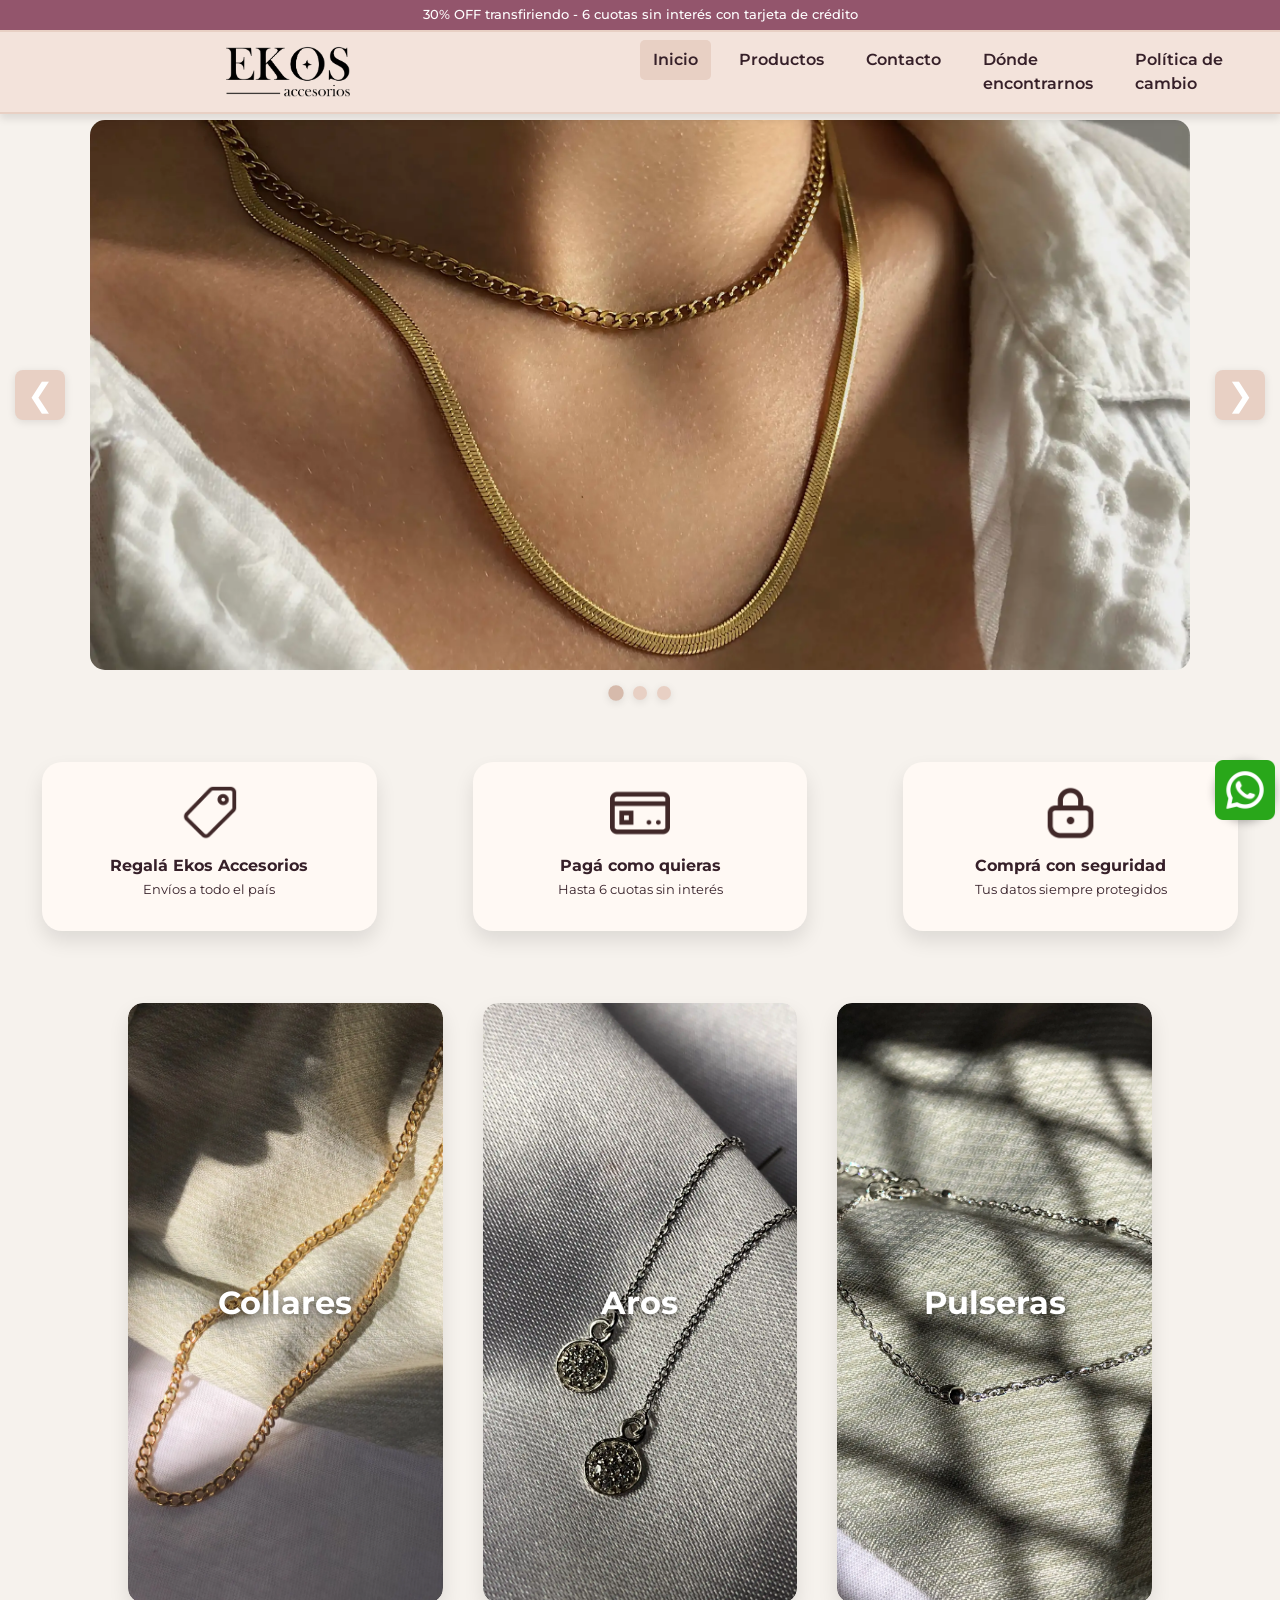
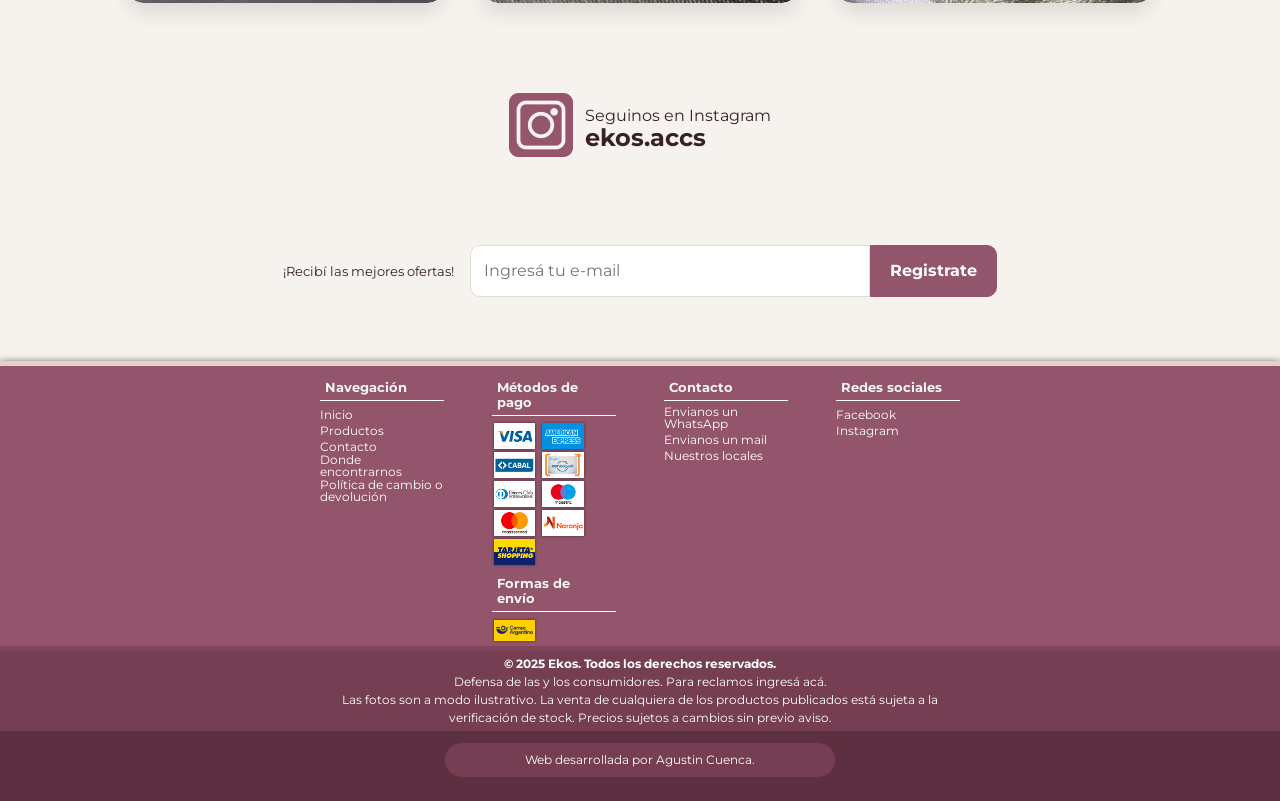
==== commit 88720c1d: "chore | imgs optimizadas a webp" ====
--- a/index.html
+++ b/index.html
@@ -1,201 +1,202 @@
 <!DOCTYPE html>
 <html lang="es">
-<head>
-    <!-- metadatos -->
-    <meta charset="UTF-8">
-    <meta name="viewport" content="width=device-width, initial-scale=1.0">
-    <meta name="description" content="Bienvenido a EKOS Accesorios. Tienda online de joyería fina. Encontrá collares, aros y pulseras de diseño con envíos a todo el país. 30% OFF transferencia - 6 cuotas sin interés. ¡Conoce más!">
-    <meta name="keywords" content=" ">
-    <meta name="author" content="Agustin Cuenca">
-    <meta name="robots" content="index, follow">
-    <!-- bootstrap -->
-    <link href="https://cdn.jsdelivr.net/npm/bootstrap@5.3.6/dist/css/bootstrap.min.css" rel="stylesheet" integrity="sha384-4Q6Gf2aSP4eDXB8Miphtr37CMZZQ5oXLH2yaXMJ2w8e2ZtHTl7GptT4jmndRuHDT" crossorigin="anonymous">
-    <!-- icono -->
-    <link rel="shortcut icon" href="./multimedia/marca/icono4.png">
-    <!-- fuentes -->
-    <link rel="preconnect" href="https://fonts.googleapis.com">
-    <link rel="preconnect" href="https://fonts.gstatic.com" crossorigin>
-    <link href="https://fonts.googleapis.com/css2?family=Lexend:wght@100..900&family=Montserrat:ital,wght@0,100..900;1,100..900&display=swap" rel="stylesheet">
-    <!-- .css -->
-    <link rel="stylesheet" href="./styles/style.css">
-    <title>EKOS Accesorios - Tienda Online</title>
-</head>
-<body>
-    <section class="page-container">
-        <header>
-            <section class="top-bar">
-                <p>30% OFF transfiriendo - 6 cuotas sin interés con tarjeta de crédito</p>
-            </section>
-            <div class="header-container">
-                <section class="logo">
-                    <a href="index.html"><img src="./multimedia/marca/logo.png" alt="logo"></a>
-                </section>
-                <button class="hamburger-btn" aria-label="Menú de navegación">
-                    <span class="hamburger-icon"></span>
-                </button>
-                <nav class="desktop-nav">
-                    <ul>
-                        <li><a href="index.html">Inicio</a></li>
-                        <li><a href="./pages/productos.html">Productos</a></li>
-                        <li><a href="./pages/contacto.html">Contacto</a></li>
-                        <li><a href="./pages/ubicacion.html">Dónde encontrarnos</a></li>
-                        <li><a href="./pages/cambio-dev.html">Política de cambio</a></li>
-                    </ul>
-                </nav>
-                <div class="mobile-menu-panel">
-                    <button class="close-menu" aria-label="Cerrar menú">✕</button>
-                    <ul>
-                        <li><a href="index.html">Inicio</a></li>
-                        <li><a href="./pages/productos.html">Productos</a></li>
-                        <li><a href="./pages/contacto.html">Contacto</a></li>
-                        <li><a href="./pages/ubicacion.html">Dónde encontrarnos</a></li>
-                        <li><a href="./pages/cambio-dev.html">Política de cambio</a></li>
-                    </ul>
-                </div>
-                <div class="menu-overlay"></div>
-            </div>
-        </header>
-        <main class="content">
-            <section class="carousel-wrapper">
-                <button class="prev">&#10094;</button>
-                <section class="carousel">
-                    <section class="carousel-images">
-                        <div class="image-track">
-                            <img src="./multimedia/collares/basic 1000.JPEG" alt="imagen 1">
-                            <img src="./multimedia/aros/3000 - copia.JPEG" alt="imagen 2">
-                            <img src="./multimedia/pulseras/sky 1500.JPEG" alt="imagen 3">
-                        </div>
-                    </section>
-                </section>
-                <button class="next">&#10095;</button>
-            </section>
-            <section class="botones-de-fotos">
-                <button class="dot" data-index="0"></button>
-                <button class="dot" data-index="1"></button>
-                <button class="dot" data-index="2"></button>
-            </section>
-            <section class="beneficios">
-                <section class="beneficio-1">
-                    <img src="./multimedia/logos/etiqueta.png" alt="etiqueta">
-                    <h3>Regalá Ekos Accesorios</h3>
-                    <p>Envíos a todo el país</p>
-                </section>
-                <section class="beneficio-2">
-                    <img src="./multimedia/logos/tarjeta-de-credito.png" alt="tarjeta-de-credito">
-                    <h3>Pagá como quieras</h3>
-                    <p>Hasta 6 cuotas sin interés</p>
-                </section>
-                <section class="beneficio-3">
-                    <img src="./multimedia/logos/candado.png" alt="candado">
-                    <h3>Comprá con seguridad</h3>
-                    <p>Tus datos siempre protegidos</p>
-                </section>
-            </section>
-            <section class="presentaciones-tipo-de-producto">
-                <section class="tipo-de-producto">
-                    <section class="producto-contenedor">
-                        <a href="./pages/productos.html">
-                            <img src="./multimedia/collares/nala 2300.JPEG" alt="collares">
-                            <p>Collares</p>
-                        </a>
-                    </section>
-                </section>
-                <section class="tipo-de-producto">
-                    <section class="producto-contenedor">
-                        <a href="./pages/productos.html">
-                            <img src="./multimedia/aros/8000.JPEG" alt="aros">
-                            <p>Aros</p>
-                        </a>
-                    </section>
-                </section>
-                <section class="tipo-de-producto">
-                    <section class="producto-contenedor">
-                        <a href="./pages/productos.html">
-                            <img src="./multimedia/pulseras/sky 1500.JPEG" alt="pulseras">
-                            <p>Pulseras</p>
-                        </a>
-                    </section>
-                </section>
-            </section>
-            <div class="instagram-section">
-                <a href="https://www.instagram.com/ekos.accs" target="_blank" class="instagram-link">
-                    <img src="./multimedia/redes sociales/instagram.png" alt="Instagram" class="instagram-icon">
-                    <div class="instagram-text">
-                        <span class="follow-us">Seguinos en Instagram</span>
-                        <span class="account-name">ekos.accs</span>
-                    </div>
-                </a>
-            </div>
-            <div class="newsletter">
-                <label for="email">¡Recibí las mejores ofertas!</label>
-                <input type="email" id="email" placeholder="Ingresá tu e-mail">
-                <button type="submit">Registrate</button>
-            </div>
-            <!-- whatsapp button -->
-            <a href="https://wa.me/+5491155749034?text=¡Hola!%20me%20interesa%20un%20producto%20de%20EKOS"
-                class="whatsapp-float" target="_blank" title="Contactanos por WhatsApp"><img src="./multimedia/redes sociales/whatsapp-verde.png" alt="WhatsApp"></a>
-        </main>
-        <footer>
-            <section class="shallow-footer">
-                <!-- columna de navegación -->
-                <section class="footer-column">
-                    <h3>Navegación</h3>
-                    <ul>
-                        <li><a href="./index.html">Inicio</a></li>
-                        <li><a href="./pages/productos.html">Productos</a></li>
-                        <li><a href="./pages/contacto.html">Contacto</a></li>
-                        <li><a href="./pages/ubicacion.html">Donde encontrarnos</a></li>
-                        <li><a href="./pages/cambio-dev.html">Política de cambio o devolución</a></li>
-                    </ul>
-                </section>
-                <!-- columna de métodos de pago y formas de envío -->
-                <section class="footer-column">
-                    <h3>Métodos de pago</h3>
-                    <img src="./multimedia/metodos de pago/visa.png" alt="visa" title="Visa">
-                    <img src="./multimedia/metodos de pago/american-express.png" alt="american express" title="American Express">
-                    <img src="./multimedia/metodos de pago/cabal-png.png" alt="cabal" title="Cabal">
-                    <img src="./multimedia/metodos de pago/cencosud.png" alt="cencosud" title="Cencosud">
-                    <img src="./multimedia/metodos de pago/diners-club.png" alt="diners club" title="Diners Club">
-                    <img src="./multimedia/metodos de pago/maestro.png" alt="maestro" title="Maestro">
-                    <img src="./multimedia/metodos de pago/mastercard.png" alt="mastercard" title="Mastercard">
-                    <img src="./multimedia/metodos de pago/naranja.png" alt="naranja" title="Naranja">
-                    <img src="./multimedia/metodos de pago/tarjeta-shopping.png" alt="tarjeta shopping" title="Tarjeta Shopping">
-                    <h3>Formas de envío</h3>
-                    <img src="./multimedia/formas de envio/correo-argentino.png" alt="correo argentino" title="Correo Argentino">
-                </section>
-                <!-- columna de contacto -->
-                <section class="footer-column">
-                    <h3>Contacto</h3>
-                    <ul>
-                        <li><a href="https://wa.me/+5491155749034?text=¡Hola!%20me%20interesa%20un%20producto%20de%20EKOS"
-                                target="_blank">Envianos un WhatsApp</a></li>
-                        <li><a href="https://mail.google.com/mail/?view=cm&fs=1&to=ekos.baires@gmail.com"
-                                target="_blank">Envianos un mail</a></li>
-                        <li><a href="./pages/ubicacion.html">Nuestros locales</a></li>
-                    </ul>
-                </section>
-                <!-- columna de redes sociales -->
-                <section class="footer-column">
-                    <h3>Redes sociales</h3>
-                    <ul>
-                        <li><a href="">Facebook</a></li>
-                        <li><a href="https://www.instagram.com/ekos.accs?utm_source=ig_web_button_share_sheet&igsh=ZDNlZDc0MzIxNw==" target="_blank">Instagram</a></li>
-                    </ul>
-                </section>
-            </section>
-            <section class="deep-footer">
-                <p><b>&copy; 2025 Ekos. Todos los derechos reservados.</b></p>
-                <p>Defensa de las y los consumidores. Para reclamos <a href="https://autogestion.produccion.gob.ar/consumidores" target="_blank">ingresá acá</a>.</p>
-                <p>Las fotos son a modo ilustrativo. La venta de cualquiera de los productos publicados está sujeta a la verificación de stock. Precios sujetos a cambios sin previo aviso.</p>
-            </section>
-            <section class="creator">
-                <p>Web desarrollada por Agustin Cuenca.</p>
-            </section>
-        </footer>
-    </section>
-    <script src="./scripts/main.js"></script>
-    <script src="./scripts/index.js"></script>
-    <script src="https://cdn.jsdelivr.net/npm/bootstrap@5.3.6/dist/js/bootstrap.bundle.min.js" integrity="sha384-j1CDi7MgGQ12Z7Qab0qlWQ/Qqz24Gc6BM0thvEMVjHnfYGF0rmFCozFSxQBxwHKO" crossorigin="anonymous"></script>
-</body>
-
-</html>+	<head>
+		<!-- metadatos -->
+		<meta charset="UTF-8" />
+		<meta name="viewport" content="width=device-width, initial-scale=1.0" />
+		<meta name="description" content="Bienvenido a EKOS Accesorios. Tienda online de joyería fina. Encontrá collares, aros y pulseras de diseño con envíos a todo el país. 30% OFF transferencia - 6 cuotas sin interés. ¡Conoce más!" />
+		<meta
+			name="keywords"
+			content="joyería, accesorio, accesorios, collar, collares, aro, aros, pulsera, pulseras, bijouterie, tienda online, joya, joyas, moda, diseño, regalo, regalos, Ekos, joyería fina, accesorios de moda, accesorio de moda, comprar joyas, envío a domicilio, cuotas sin interés, ofertas, Argentina, Buenos Aires, Monte Grande, Luis Guillon, Lomas de Zamora, Banfield, Llavallol" />
+		<meta name="author" content="Agustin Cuenca" />
+		<meta name="robots" content="index, follow" />
+		<!-- bootstrap -->
+		<link href="https://cdn.jsdelivr.net/npm/bootstrap@5.3.6/dist/css/bootstrap.min.css" rel="stylesheet" integrity="sha384-4Q6Gf2aSP4eDXB8Miphtr37CMZZQ5oXLH2yaXMJ2w8e2ZtHTl7GptT4jmndRuHDT" crossorigin="anonymous" />
+		<!-- icono -->
+		<link rel="shortcut icon" href="./multimedia/marca/icono4.png" />
+		<!-- fuentes -->
+		<link rel="preconnect" href="https://fonts.googleapis.com" />
+		<link rel="preconnect" href="https://fonts.gstatic.com" crossorigin />
+		<link href="https://fonts.googleapis.com/css2?family=Lexend:wght@100..900&family=Montserrat:ital,wght@0,100..900;1,100..900&display=swap" rel="stylesheet" />
+		<!-- .css -->
+		<link rel="stylesheet" href="./styles/style.css" />
+		<title>EKOS Accesorios - Tienda Online</title>
+	</head>
+	<body>
+		<section class="page-container">
+			<!-- not visible -->
+			<h1 class="sr-only">Ekos Accesorios</h1>
+			<header>
+				<section class="top-bar">
+					<p>30% OFF transfiriendo - 6 cuotas sin interés con tarjeta de crédito</p>
+				</section>
+				<div class="header-container">
+					<section class="logo">
+						<a href="index.html"><img src="./multimedia/marca/logo.png" alt="logo" /></a>
+					</section>
+					<button class="hamburger-btn" aria-label="Menú de navegación">
+						<span class="hamburger-icon"></span>
+					</button>
+					<nav class="desktop-nav">
+						<ul>
+							<li><a href="index.html">Inicio</a></li>
+							<li><a href="./pages/productos.html">Productos</a></li>
+							<li><a href="./pages/contacto.html">Contacto</a></li>
+							<li><a href="./pages/ubicacion.html">Dónde encontrarnos</a></li>
+							<li><a href="./pages/cambio-dev.html">Política de cambio</a></li>
+						</ul>
+					</nav>
+					<div class="mobile-menu-panel">
+						<button class="close-menu" aria-label="Cerrar menú">✕</button>
+						<ul>
+							<li><a href="index.html">Inicio</a></li>
+							<li><a href="./pages/productos.html">Productos</a></li>
+							<li><a href="./pages/contacto.html">Contacto</a></li>
+							<li><a href="./pages/ubicacion.html">Dónde encontrarnos</a></li>
+							<li><a href="./pages/cambio-dev.html">Política de cambio</a></li>
+						</ul>
+					</div>
+					<div class="menu-overlay"></div>
+				</div>
+			</header>
+			<main class="content">
+				<section class="carousel-wrapper">
+					<button class="prev">&#10094;</button>
+					<section class="carousel">
+						<section class="carousel-images">
+							<div class="image-track">
+								<img src="./multimedia/collares/collar1.webp" alt="imagen 1" />
+								<img src="./multimedia/aros/aros7.webp" alt="imagen 2" />
+								<img src="./multimedia/pulseras/pulsera8.webp" alt="imagen 3" />
+							</div>
+						</section>
+					</section>
+					<button class="next">&#10095;</button>
+				</section>
+				<section class="botones-de-fotos">
+					<button class="dot" data-index="0"></button>
+					<button class="dot" data-index="1"></button>
+					<button class="dot" data-index="2"></button>
+				</section>
+				<section class="beneficios">
+					<section class="beneficio-1">
+						<img src="./multimedia/logos/etiqueta.png" alt="etiqueta" />
+						<h3>Regalá Ekos Accesorios</h3>
+						<p>Envíos a todo el país</p>
+					</section>
+					<section class="beneficio-2">
+						<img src="./multimedia/logos/tarjeta-de-credito.png" alt="tarjeta-de-credito" />
+						<h3>Pagá como quieras</h3>
+						<p>Hasta 6 cuotas sin interés</p>
+					</section>
+					<section class="beneficio-3">
+						<img src="./multimedia/logos/candado.png" alt="candado" />
+						<h3>Comprá con seguridad</h3>
+						<p>Tus datos siempre protegidos</p>
+					</section>
+				</section>
+				<section class="presentaciones-tipo-de-producto">
+					<section class="tipo-de-producto">
+						<section class="producto-contenedor">
+							<a href="./pages/productos.html">
+								<img src="./multimedia/collares/collar4.webp" alt="collares" />
+								<p>Collares</p>
+							</a>
+						</section>
+					</section>
+					<section class="tipo-de-producto">
+						<section class="producto-contenedor">
+							<a href="./pages/productos.html">
+								<img src="./multimedia/aros/aros3.webp" alt="aros" />
+								<p>Aros</p>
+							</a>
+						</section>
+					</section>
+					<section class="tipo-de-producto">
+						<section class="producto-contenedor">
+							<a href="./pages/productos.html">
+								<img src="./multimedia/pulseras/pulsera2.webp" alt="pulseras" />
+								<p>Pulseras</p>
+							</a>
+						</section>
+					</section>
+				</section>
+				<div class="instagram-section">
+					<a href="https://www.instagram.com/ekos.accs" target="_blank" class="instagram-link">
+						<img src="./multimedia/redes sociales/instagram.png" alt="Instagram" class="instagram-icon" />
+						<div class="instagram-text">
+							<span class="follow-us">Seguinos en Instagram</span>
+							<span class="account-name">ekos.accs</span>
+						</div>
+					</a>
+				</div>
+				<div class="newsletter">
+					<label for="email">¡Recibí las mejores ofertas!</label>
+					<input type="email" id="email" placeholder="Ingresá tu e-mail" />
+					<button type="submit">Registrate</button>
+				</div>
+				<!-- whatsapp button -->
+				<a href="https://wa.me/+5491155749034?text=¡Hola!%20me%20interesa%20un%20producto%20de%20EKOS" class="whatsapp-float" target="_blank" title="Contactanos por WhatsApp"><img src="./multimedia/redes sociales/whatsapp-verde.png" alt="WhatsApp" /></a>
+			</main>
+			<footer>
+				<section class="shallow-footer">
+					<!-- columna de navegación -->
+					<section class="footer-column">
+						<h3>Navegación</h3>
+						<ul>
+							<li><a href="./index.html">Inicio</a></li>
+							<li><a href="./pages/productos.html">Productos</a></li>
+							<li><a href="./pages/contacto.html">Contacto</a></li>
+							<li><a href="./pages/ubicacion.html">Donde encontrarnos</a></li>
+							<li><a href="./pages/cambio-dev.html">Política de cambio o devolución</a></li>
+						</ul>
+					</section>
+					<!-- columna de métodos de pago y formas de envío -->
+					<section class="footer-column">
+						<h3>Métodos de pago</h3>
+						<img src="./multimedia/metodos de pago/visa.png" alt="visa" title="Visa" />
+						<img src="./multimedia/metodos de pago/american-express.png" alt="american express" title="American Express" />
+						<img src="./multimedia/metodos de pago/cabal-png.png" alt="cabal" title="Cabal" />
+						<img src="./multimedia/metodos de pago/cencosud.png" alt="cencosud" title="Cencosud" />
+						<img src="./multimedia/metodos de pago/diners-club.png" alt="diners club" title="Diners Club" />
+						<img src="./multimedia/metodos de pago/maestro.png" alt="maestro" title="Maestro" />
+						<img src="./multimedia/metodos de pago/mastercard.png" alt="mastercard" title="Mastercard" />
+						<img src="./multimedia/metodos de pago/naranja.png" alt="naranja" title="Naranja" />
+						<img src="./multimedia/metodos de pago/tarjeta-shopping.png" alt="tarjeta shopping" title="Tarjeta Shopping" />
+						<h3>Formas de envío</h3>
+						<img src="./multimedia/formas de envio/correo-argentino.png" alt="correo argentino" title="Correo Argentino" />
+					</section>
+					<!-- columna de contacto -->
+					<section class="footer-column">
+						<h3>Contacto</h3>
+						<ul>
+							<li><a href="https://wa.me/+5491155749034?text=¡Hola!%20me%20interesa%20un%20producto%20de%20EKOS" target="_blank">Envianos un WhatsApp</a></li>
+							<li><a href="https://mail.google.com/mail/?view=cm&fs=1&to=ekos.baires@gmail.com" target="_blank">Envianos un mail</a></li>
+							<li><a href="./pages/ubicacion.html">Nuestros locales</a></li>
+						</ul>
+					</section>
+					<!-- columna de redes sociales -->
+					<section class="footer-column">
+						<h3>Redes sociales</h3>
+						<ul>
+							<li><a href="">Facebook</a></li>
+							<li><a href="https://www.instagram.com/ekos.accs?utm_source=ig_web_button_share_sheet&igsh=ZDNlZDc0MzIxNw==" target="_blank">Instagram</a></li>
+						</ul>
+					</section>
+				</section>
+				<section class="deep-footer">
+					<p><b>&copy; 2025 Ekos. Todos los derechos reservados.</b></p>
+					<p>Defensa de las y los consumidores. Para reclamos <a href="https://autogestion.produccion.gob.ar/consumidores" target="_blank">ingresá acá</a>.</p>
+					<p>Las fotos son a modo ilustrativo. La venta de cualquiera de los productos publicados está sujeta a la verificación de stock. Precios sujetos a cambios sin previo aviso.</p>
+				</section>
+				<section class="creator">
+					<p>Web desarrollada por Agustin Cuenca.</p>
+				</section>
+			</footer>
+		</section>
+		<script src="./scripts/main.js"></script>
+		<script src="./scripts/index.js"></script>
+		<script src="./scripts/prueba.js"></script>
+		<script src="https://cdn.jsdelivr.net/npm/bootstrap@5.3.6/dist/js/bootstrap.bundle.min.js" integrity="sha384-j1CDi7MgGQ12Z7Qab0qlWQ/Qqz24Gc6BM0thvEMVjHnfYGF0rmFCozFSxQBxwHKO" crossorigin="anonymous"></script>
+	</body>
+</html>
--- a/styles/style.css
+++ b/styles/style.css
@@ -1,3 +1,115 @@
+body {
+  padding: 0px;
+  height: 100%;
+  width: 100%;
+  font-optical-sizing: auto;
+  color: #362029;
+  background-color: #f6f2ed;
+}
+body .page-container {
+  display: flex;
+  flex-direction: column;
+  min-height: 100vh;
+  top: 1rem;
+}
+body .page-container::selection {
+  background-color: #93556c;
+  color: white;
+}
+body .page-container .content {
+  flex: 1;
+  margin-top: 9rem;
+}
+body .sr-only {
+  position: absolute;
+  width: 1px;
+  height: 1px;
+  padding: 0;
+  margin: -1px;
+  overflow: hidden;
+  clip: rect(0, 0, 0, 0);
+  border: 0;
+}
+body h2,
+body h3,
+body h4 {
+  text-align: center;
+  font-weight: bold;
+}
+body h2 {
+  display: none;
+}
+body h3 {
+  font-size: 1rem;
+}
+@media (min-width: 1024px) {
+  body {
+    padding: 0;
+    margin-top: 6.5em;
+  }
+  body .page-container {
+    top: 0;
+  }
+  body .page-container .content {
+    margin-top: 0;
+  }
+  body h2 {
+    display: block;
+    padding: 1rem;
+    margin: 0;
+    font-size: 1.5rem;
+  }
+}
+
+::-webkit-scrollbar {
+  width: 9px;
+}
+
+::-webkit-scrollbar-track {
+  background: #e8d0c4;
+  border: 1px solid #d6baab;
+}
+
+::-webkit-scrollbar-thumb {
+  background: #93556c;
+  transition: background 0.3s ease;
+  border: 1px solid #8c4e63;
+}
+
+::-webkit-scrollbar-thumb:hover {
+  background: #80475b;
+}
+
+.whatsapp-float {
+  position: fixed;
+  bottom: 1rem;
+  right: 1rem;
+  border-radius: 8.75rem;
+  z-index: 100;
+  box-shadow: 0 0.125rem 0.625rem rgba(0, 0, 0, 0.3);
+  display: flex;
+}
+.whatsapp-float img {
+  width: 3rem;
+  height: auto;
+}
+@media (min-width: 1024px) {
+  .whatsapp-float {
+    bottom: 5rem;
+    right: 0.3rem;
+    align-items: center;
+    justify-content: center;
+    transition: transform 0.3s ease;
+  }
+  .whatsapp-float img {
+    width: 3.75rem;
+    height: 3.75rem;
+  }
+  .whatsapp-float:hover {
+    transform: scale(1.04);
+  }
+}
+
 .carousel-wrapper {
   position: relative;
   width: 100%;
@@ -29,11 +141,6 @@
 }
 .carousel-wrapper .image-track img {
   max-height: 20rem;
-}
-@media (min-width: 768px) {
-  .carousel-wrapper {
-    /* Tablet styles would go here */
-  }
 }
 @media (min-width: 1024px) {
   .carousel-wrapper {
@@ -54,7 +161,8 @@
   }
 }
 
-.prev, .next {
+.prev,
+.next {
   position: absolute;
   top: 50%;
   transform: translateY(-50%);
@@ -72,33 +180,39 @@
   align-items: center;
   justify-content: center;
 }
-.prev.prev, .next.prev {
+.prev.prev,
+.next.prev {
   left: 10px;
 }
-.prev.next, .next.next {
+.prev.next,
+.next.next {
   right: 10px;
 }
 
 @media (min-width: 1024px) {
-  .prev, .next {
+  .prev,
+  .next {
     position: absolute;
     width: 50px;
     height: 50px;
     font-size: 2rem;
     color: white;
     background-color: #e8d0c4;
-    border-radius: 1rem;
+    border-radius: 0.5rem;
     padding: 0;
     transition: background-color 0.3s, transform 0.3s ease;
     box-shadow: 0 2px 8px rgba(0, 0, 0, 0.1);
   }
-  .prev.prev, .next.prev {
+  .prev.prev,
+  .next.prev {
     left: -25px;
   }
-  .prev.next, .next.next {
+  .prev.next,
+  .next.next {
     right: -25px;
   }
-  .prev:hover, .next:hover {
+  .prev:hover,
+  .next:hover {
     background-color: #d6baab;
     transform: translateY(-50%) scale(1.04);
   }
@@ -164,7 +278,9 @@
 .beneficios section p {
   font-size: 0.7rem;
 }
-.beneficios .beneficio-1, .beneficios .beneficio-2, .beneficios .beneficio-3 {
+.beneficios .beneficio-1,
+.beneficios .beneficio-2,
+.beneficios .beneficio-3 {
   position: relative;
 }
 @media (min-width: 1024px) {
@@ -204,7 +320,8 @@
   .beneficios section:hover img {
     filter: brightness(0) invert(1);
   }
-  .beneficios section:hover h3, .beneficios section:hover p {
+  .beneficios section:hover h3,
+  .beneficios section:hover p {
     transform: translateY(-5px);
   }
 }
@@ -523,15 +640,17 @@
   gap: 2rem;
   margin: 3rem 1rem;
 }
-.contacto-container .contacto-info, .contacto-container .contacto-formulario {
+.contacto-container .contacto-info,
+.contacto-container .contacto-formulario {
   flex: 1;
   display: flex;
   flex-direction: column;
   background-color: #fff9f4;
-  border-radius: 15px;
+  border-radius: 0.5rem;
   box-shadow: 0 5px 15px rgba(0, 0, 0, 0.1);
 }
-.contacto-container .contacto-info, .contacto-container .contacto-formulario {
+.contacto-container .contacto-info,
+.contacto-container .contacto-formulario {
   min-width: 250px;
   max-width: 100%;
   padding: 1rem;
@@ -542,7 +661,8 @@
     gap: 3rem;
     margin: 3rem 2rem;
   }
-  .contacto-container .contacto-info, .contacto-container .contacto-formulario {
+  .contacto-container .contacto-info,
+  .contacto-container .contacto-formulario {
     min-width: 280px;
     padding: 1.5rem;
     min-height: 35em;
@@ -554,17 +674,19 @@
     margin-top: 2rem;
     margin-bottom: 5rem;
   }
-  .contacto-container .contacto-info, .contacto-container .contacto-formulario {
+  .contacto-container .contacto-info,
+  .contacto-container .contacto-formulario {
     min-width: 300px;
     max-width: 500px;
     padding: 2rem;
-    border-radius: 20px;
+    border-radius: 1rem;
     box-shadow: 0 10px 25px rgba(0, 0, 0, 0.1);
     min-height: 40em;
   }
 }
 
-.contacto-info h4, .contacto-info .contacto-formulario h4 {
+.contacto-info h4,
+.contacto-info .contacto-formulario h4 {
   text-align: center;
   color: #362029;
 }
@@ -605,7 +727,8 @@
   filter: invert(30%) sepia(22%) saturate(1080%) hue-rotate(288deg) brightness(95%) contrast(82%);
   cursor: pointer;
 }
-.contacto-info h4, .contacto-info .contacto-formulario h4 {
+.contacto-info h4,
+.contacto-info .contacto-formulario h4 {
   font-size: 1rem;
   margin-bottom: 1rem;
 }
@@ -614,7 +737,7 @@
 }
 .contacto-info .info-item {
   margin-top: 1.5em;
-  border-radius: 8px;
+  border-radius: 0.5rem;
   padding: 0.5rem;
 }
 .contacto-info .info-item img {
@@ -625,13 +748,14 @@
   font-size: 0.8rem;
 }
 @media (min-width: 1024px) {
-  .contacto-info h4, .contacto-info .contacto-formulario h4 {
+  .contacto-info h4,
+  .contacto-info .contacto-formulario h4 {
     font-size: 1.5rem;
     margin-bottom: 1.5rem;
   }
   .contacto-info .info-item {
     margin-top: 2.5em;
-    border-radius: 10px;
+    border-radius: 1rem;
     padding: 1rem;
   }
   .contacto-info .info-item img {
@@ -643,14 +767,18 @@
   }
 }
 
-.contacto-formulario input[type=text], .contacto-formulario input[type=email], .contacto-formulario textarea {
+.contacto-formulario input[type=text],
+.contacto-formulario input[type=email],
+.contacto-formulario textarea {
   width: 100%;
   border: 1px solid #ddd;
-  border-radius: 10px;
+  border-radius: 1rem;
   transition: border-color 0.3s ease;
   resize: none;
 }
-.contacto-formulario input[type=text]:focus, .contacto-formulario input[type=email]:focus, .contacto-formulario textarea:focus {
+.contacto-formulario input[type=text]:focus,
+.contacto-formulario input[type=email]:focus,
+.contacto-formulario textarea:focus {
   border-color: #93556c;
   outline: none;
 }
@@ -661,7 +789,9 @@
   color: #362029;
   font-size: 0.8rem;
 }
-.contacto-formulario input[type=text], .contacto-formulario input[type=email], .contacto-formulario textarea {
+.contacto-formulario input[type=text],
+.contacto-formulario input[type=email],
+.contacto-formulario textarea {
   padding: 0.3rem;
   font-size: 0.8rem;
 }
@@ -688,7 +818,9 @@
   .contacto-formulario label {
     font-size: 1rem;
   }
-  .contacto-formulario input[type=text], .contacto-formulario input[type=email], .contacto-formulario textarea {
+  .contacto-formulario input[type=text],
+  .contacto-formulario input[type=email],
+  .contacto-formulario textarea {
     padding: 0.8rem;
     font-size: 1rem;
   }
@@ -755,7 +887,7 @@
 }
 
 .politica {
-  border-radius: 20px;
+  border-radius: 1rem;
   background-color: #fff9f4;
   box-shadow: 0 10px 25px rgba(0, 0, 0, 0.1);
   text-align: justify;
@@ -765,7 +897,8 @@
   margin-bottom: 2rem;
   box-sizing: border-box;
 }
-.politica p, .politica li {
+.politica p,
+.politica li {
   font-size: 0.8rem;
 }
 .politica h4 {
@@ -1040,7 +1173,6 @@
   border-top: 0.3125rem solid #e8d0c4;
   display: grid;
   box-sizing: border-box;
-  /* Mobile styles (base) */
   background-color: #8c4e63;
   grid-template-columns: repeat(2, 1fr);
   grid-template-rows: repeat(2, auto);
@@ -1083,12 +1215,6 @@
 }
 .shallow-footer img {
   max-width: 1.5rem;
-}
-@media (min-width: 768px) {
-  .shallow-footer {
-    /* Tablet styles would go here */
-    /* Add your tablet-specific styles if needed */
-  }
 }
 @media (min-width: 1024px) {
   .shallow-footer {
@@ -1130,13 +1256,14 @@
   color: white;
   background-color: #753e52;
   border-top: 5px solid #80455a;
-  /* Mobile styles (base) */
   padding: 4px;
 }
 .deep-footer p {
   margin-bottom: 0;
-}
-.deep-footer p b, .deep-footer p a {
+  font-size: 0.5rem;
+}
+.deep-footer p b,
+.deep-footer p a {
   font-size: 0.5rem;
 }
 .deep-footer p a {
@@ -1147,12 +1274,6 @@
   background-color: white;
   color: #93556c;
 }
-@media (min-width: 768px) {
-  .deep-footer {
-    /* Tablet styles would go here */
-    /* Add your tablet-specific styles if needed */
-  }
-}
 @media (min-width: 1024px) {
   .deep-footer {
     padding: 0.25rem 20rem;
@@ -1160,7 +1281,8 @@
   .deep-footer p {
     font-size: 0.75rem;
   }
-  .deep-footer p b, .deep-footer p a {
+  .deep-footer p b,
+  .deep-footer p a {
     font-size: 0.75rem;
   }
   .deep-footer p a {
@@ -1177,7 +1299,6 @@
   background-color: #5c3040;
   text-align: center;
   color: white;
-  /* Mobile styles (base) */
   padding: 0.25rem 0rem 2rem 0rem;
 }
 .creator p {
@@ -1198,12 +1319,6 @@
   font-size: 0.5rem;
   margin: 0.3rem;
   padding: 0.5rem 2rem;
-}
-@media (min-width: 768px) {
-  .creator {
-    /* Tablet styles would go here */
-    /* Add your tablet-specific styles if needed */
-  }
 }
 @media (min-width: 1024px) {
   .creator {
@@ -1224,87 +1339,4 @@
   font-size: 16px;
 }
 
-body {
-  padding: 0px;
-  height: 100%;
-  width: 100%;
-  font-optical-sizing: auto;
-  color: #362029;
-  background-color: #f6f2ed;
-}
-body .page-container {
-  display: flex;
-  flex-direction: column;
-  min-height: 100vh;
-  top: 1rem;
-}
-body .page-container::selection {
-  background-color: #93556c;
-  color: white;
-}
-body .page-container .content {
-  flex: 1;
-  margin-top: 9rem;
-}
-body h2, body h3, body h4 {
-  text-align: center;
-  font-weight: bold;
-}
-body h2 {
-  display: none;
-}
-body h3 {
-  font-size: 1rem;
-}
-@media (min-width: 1024px) {
-  body {
-    padding: 0;
-    margin-top: 6.5em;
-  }
-  body .page-container {
-    top: 0;
-  }
-  body .page-container .content {
-    margin-top: 0;
-  }
-  body h2 {
-    display: block;
-    padding: 1rem;
-    margin: 0;
-    font-size: 1.5rem;
-  }
-}
-
-.whatsapp-float {
-  position: fixed;
-  bottom: 1rem;
-  right: 1rem;
-  border-radius: 8.75rem;
-  z-index: 100;
-  box-shadow: 0 0.125rem 0.625rem rgba(0, 0, 0, 0.3);
-  display: flex;
-}
-.whatsapp-float img {
-  width: 3rem;
-  height: auto;
-}
-@media (min-width: 1024px) {
-  .whatsapp-float {
-    bottom: 5rem;
-    right: 0.3rem;
-    align-items: center;
-    justify-content: center;
-    transition: transform 0.3s ease;
-  }
-  .whatsapp-float img {
-    width: 3.75rem;
-    height: 3.75rem;
-  }
-  .whatsapp-float:hover {
-    transform: scale(1.04);
-  }
-}
-
-/*_______________________________________________________________________________________________________________________________________________________________________*/
-
 /*# sourceMappingURL=style.css.map */
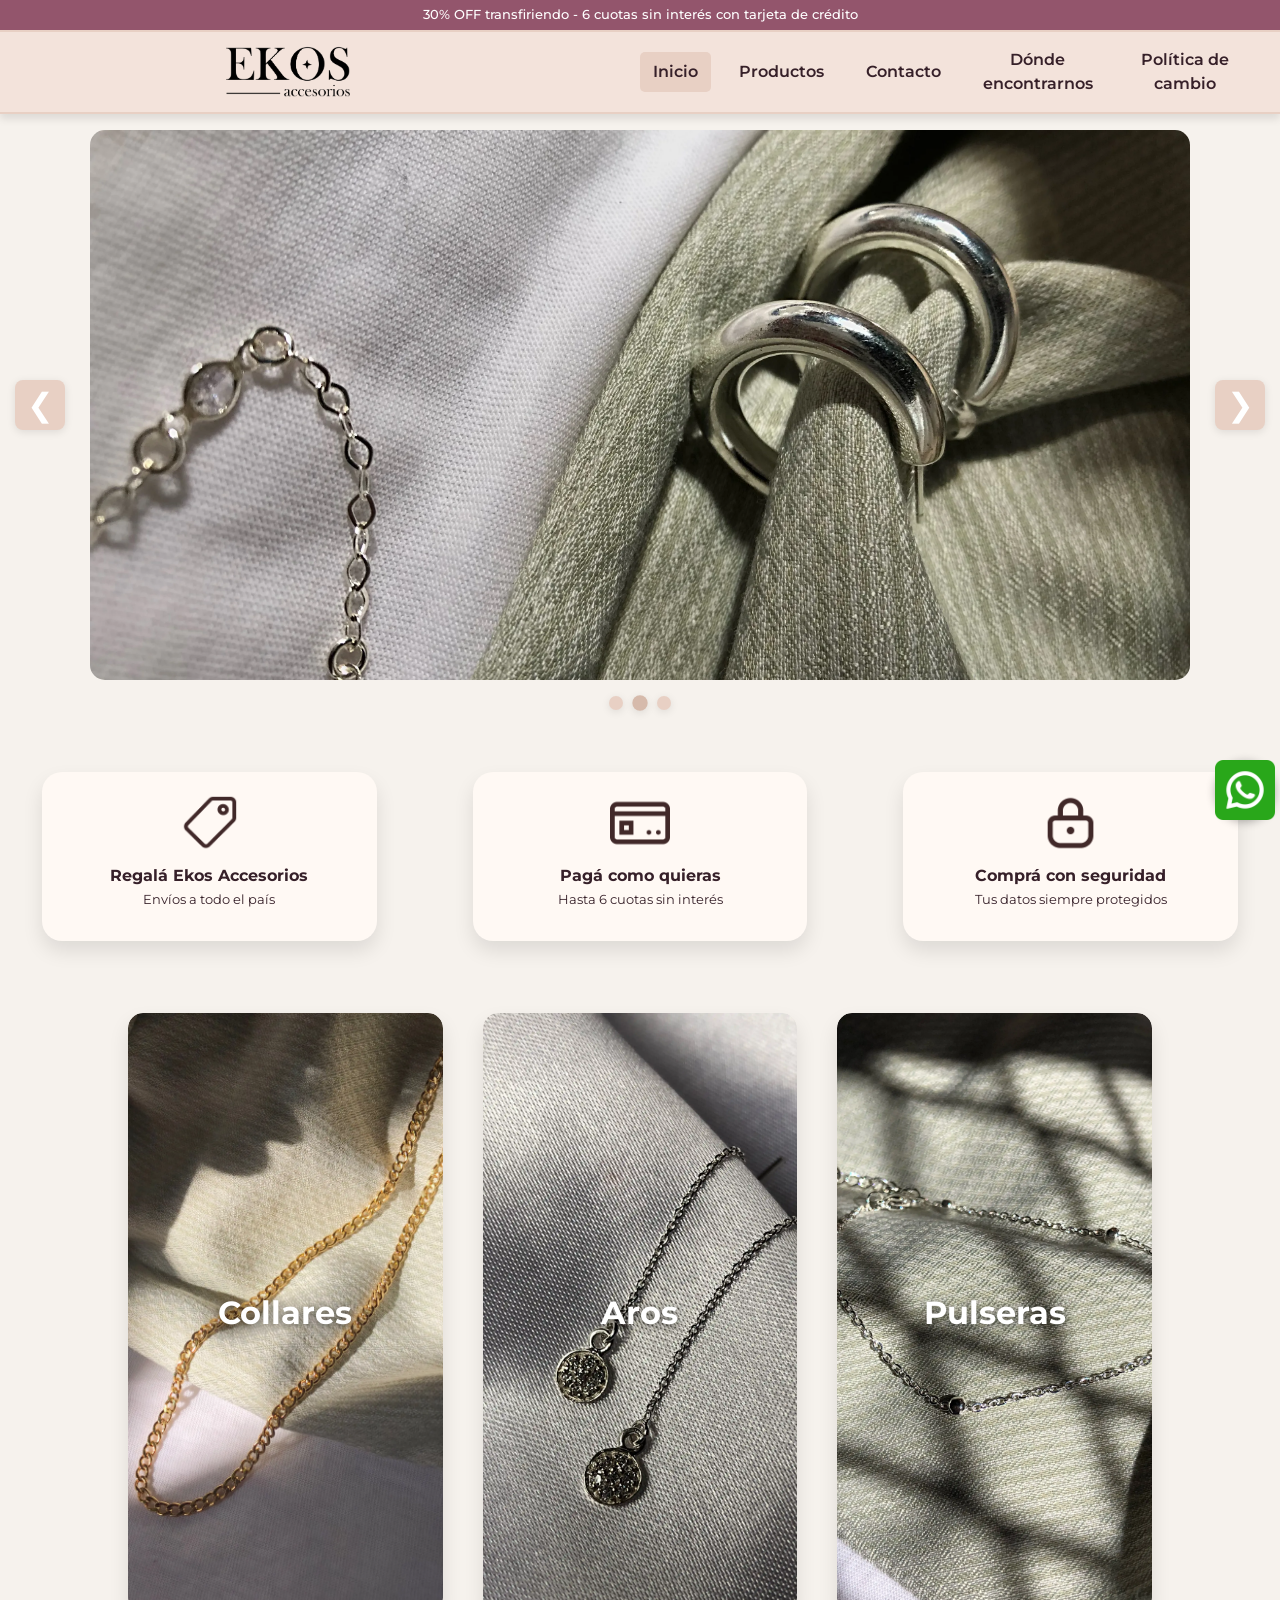
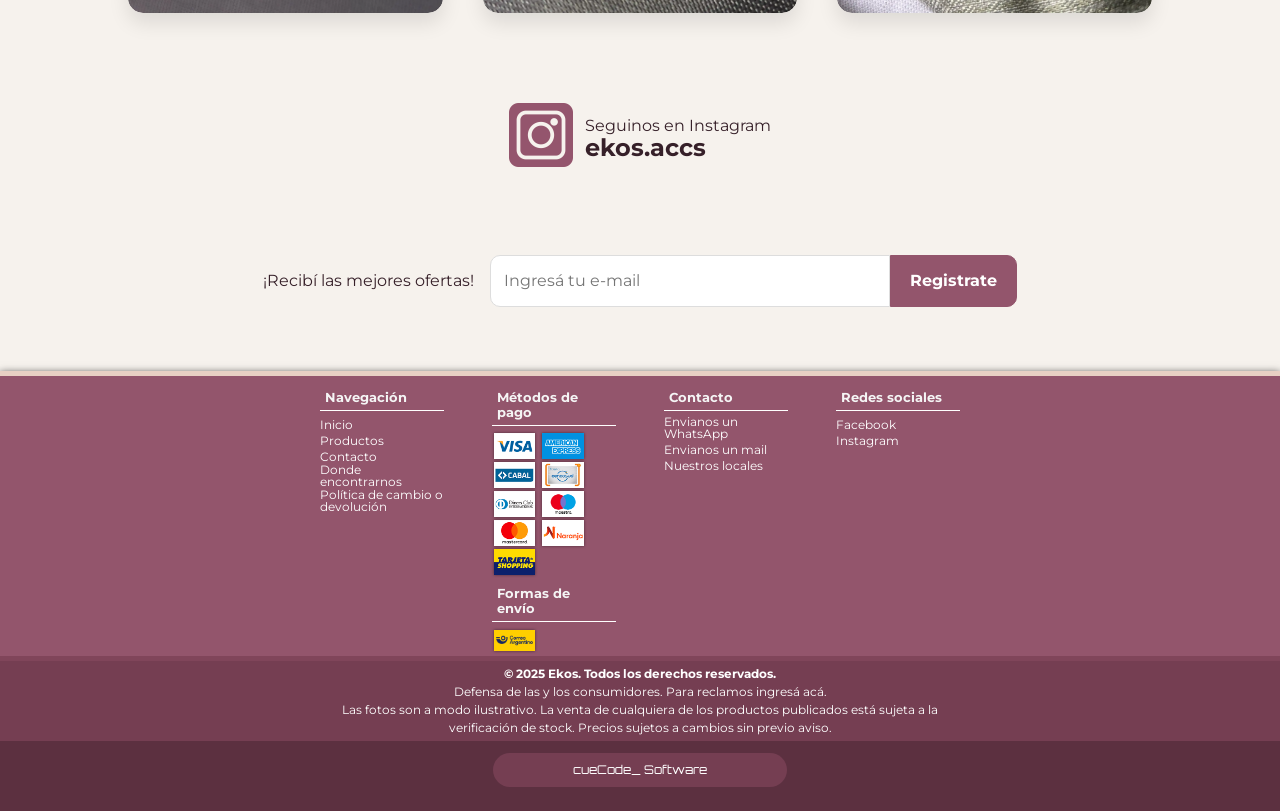
==== commit 9a173c35: "chore | tareas menores" ====
--- a/index.html
+++ b/index.html
@@ -14,10 +14,14 @@
 		<link href="https://cdn.jsdelivr.net/npm/bootstrap@5.3.6/dist/css/bootstrap.min.css" rel="stylesheet" integrity="sha384-4Q6Gf2aSP4eDXB8Miphtr37CMZZQ5oXLH2yaXMJ2w8e2ZtHTl7GptT4jmndRuHDT" crossorigin="anonymous" />
 		<!-- icono -->
 		<link rel="shortcut icon" href="./multimedia/marca/icono4.png" />
-		<!-- fuentes -->
+		<!-- fuente: montserrat -->
 		<link rel="preconnect" href="https://fonts.googleapis.com" />
 		<link rel="preconnect" href="https://fonts.gstatic.com" crossorigin />
 		<link href="https://fonts.googleapis.com/css2?family=Lexend:wght@100..900&family=Montserrat:ital,wght@0,100..900;1,100..900&display=swap" rel="stylesheet" />
+		<!-- fuente: orbitro -->
+		<link rel="preconnect" href="https://fonts.googleapis.com" />
+		<link rel="preconnect" href="https://fonts.gstatic.com" crossorigin />
+		<link href="https://fonts.googleapis.com/css2?family=Montserrat:ital,wght@0,100..900;1,100..900&family=Orbitron:wght@400..900&family=Zen+Tokyo+Zoo&display=swap" rel="stylesheet" />
 		<!-- .css -->
 		<link rel="stylesheet" href="./styles/style.css" />
 		<title>EKOS Accesorios - Tienda Online</title>
@@ -65,9 +69,9 @@
 					<section class="carousel">
 						<section class="carousel-images">
 							<div class="image-track">
-								<img src="./multimedia/collares/collar1.webp" alt="imagen 1" />
-								<img src="./multimedia/aros/aros7.webp" alt="imagen 2" />
-								<img src="./multimedia/pulseras/pulsera8.webp" alt="imagen 3" />
+								<img src="./multimedia/collares/collar12.webp" alt="imagen 1" />
+								<img src="./multimedia/aros/aros6.webp" alt="imagen 2" />
+								<img src="./multimedia/pulseras/pulsera10.webp" alt="imagen 3" />
 							</div>
 						</section>
 					</section>
@@ -190,7 +194,7 @@
 					<p>Las fotos son a modo ilustrativo. La venta de cualquiera de los productos publicados está sujeta a la verificación de stock. Precios sujetos a cambios sin previo aviso.</p>
 				</section>
 				<section class="creator">
-					<p>Web desarrollada por Agustin Cuenca.</p>
+					<p>cueCode_ Software</p>
 				</section>
 			</footer>
 		</section>
--- a/styles/style.css
+++ b/styles/style.css
@@ -1,5 +1,6 @@
 body {
-  padding: 0px;
+  padding: 0;
+  margin: 0;
   height: 100%;
   width: 100%;
   font-optical-sizing: auto;
@@ -10,7 +11,7 @@
   display: flex;
   flex-direction: column;
   min-height: 100vh;
-  top: 1rem;
+  top: 0;
 }
 body .page-container::selection {
   background-color: #93556c;
@@ -18,7 +19,7 @@
 }
 body .page-container .content {
   flex: 1;
-  margin-top: 9rem;
+  margin-top: 0;
 }
 body .sr-only {
   position: absolute;
@@ -33,7 +34,6 @@
 body h2,
 body h3,
 body h4 {
-  text-align: center;
   font-weight: bold;
 }
 body h2 {
@@ -45,19 +45,13 @@
 @media (min-width: 1024px) {
   body {
     padding: 0;
-    margin-top: 6.5em;
+    margin-top: 1rem;
   }
   body .page-container {
     top: 0;
   }
   body .page-container .content {
     margin-top: 0;
-  }
-  body h2 {
-    display: block;
-    padding: 1rem;
-    margin: 0;
-    font-size: 1.5rem;
   }
 }
 
@@ -148,7 +142,7 @@
     align-items: center;
     justify-content: center;
     max-width: 1200px;
-    margin: 1rem auto;
+    margin: 0 auto;
     gap: 1rem;
     padding: 0 50px;
   }
@@ -532,6 +526,7 @@
   }
   .newsletter label {
     margin-right: 1rem;
+    font-size: 1rem;
   }
   .newsletter input[type=email] {
     font-size: 1rem;
@@ -555,7 +550,7 @@
 }
 
 .categoria {
-  margin: 2rem auto;
+  margin: 1rem auto;
   padding: 0 1rem;
   margin-bottom: 2rem;
 }
@@ -603,15 +598,15 @@
 @media (min-width: 1024px) {
   .categoria {
     margin: 1rem auto;
-    padding: 0.5rem 4rem 4rem 4rem;
+    padding: 2rem 4rem 4rem 4rem;
     max-width: 60rem;
     margin-bottom: 4rem;
-    background-color: #f3e3db;
     border-radius: 15px;
     box-shadow: 0 2px 8px rgba(0, 0, 0, 0.2);
   }
   .categoria h3 {
     font-size: 25px;
+    padding-bottom: 1rem;
   }
   .categoria .galeria-productos {
     grid-template-columns: repeat(auto-fit, minmax(220px, 1fr));
@@ -638,7 +633,7 @@
   align-items: stretch;
   flex-wrap: wrap;
   gap: 2rem;
-  margin: 3rem 1rem;
+  margin: 1rem 1rem;
 }
 .contacto-container .contacto-info,
 .contacto-container .contacto-formulario {
@@ -648,13 +643,22 @@
   background-color: #fff9f4;
   border-radius: 0.5rem;
   box-shadow: 0 5px 15px rgba(0, 0, 0, 0.1);
-}
-.contacto-container .contacto-info,
-.contacto-container .contacto-formulario {
   min-width: 250px;
   max-width: 100%;
   padding: 1rem;
   min-height: 30em;
+}
+.contacto-container .contacto-info h4,
+.contacto-container .contacto-formulario h4 {
+  text-align: center;
+  color: #362029;
+  font-size: 1rem;
+  margin-bottom: 1rem;
+}
+.contacto-container .contacto-info p,
+.contacto-container .contacto-formulario p {
+  text-align: center;
+  font-size: 0.8rem;
 }
 @media (min-width: 768px) {
   .contacto-container {
@@ -666,6 +670,15 @@
     min-width: 280px;
     padding: 1.5rem;
     min-height: 35em;
+  }
+  .contacto-container .contacto-info h4,
+  .contacto-container .contacto-formulario h4 {
+    font-size: 1.2rem;
+    margin-bottom: 1.2rem;
+  }
+  .contacto-container .contacto-info p,
+  .contacto-container .contacto-formulario p {
+    font-size: 0.9rem;
   }
 }
 @media (min-width: 1024px) {
@@ -683,22 +696,26 @@
     box-shadow: 0 10px 25px rgba(0, 0, 0, 0.1);
     min-height: 40em;
   }
-}
-
-.contacto-info h4,
-.contacto-info .contacto-formulario h4 {
-  text-align: center;
-  color: #362029;
-}
-.contacto-info p {
-  text-align: center;
-}
+  .contacto-container .contacto-info h4,
+  .contacto-container .contacto-formulario h4 {
+    font-size: 1.5rem;
+    margin-bottom: 1.5rem;
+  }
+  .contacto-container .contacto-info p,
+  .contacto-container .contacto-formulario p {
+    font-size: 1rem;
+  }
+}
+
 .contacto-info .info-item {
   display: flex;
   align-items: center;
   justify-content: left;
   background-color: white;
   border: 1px solid #ddd;
+  margin-top: 1.5em;
+  border-radius: 0.5rem;
+  padding: 0.5rem;
 }
 .contacto-info .info-item a {
   display: flex;
@@ -719,7 +736,9 @@
   cursor: pointer;
 }
 .contacto-info .info-item img {
+  width: 35px;
   height: auto;
+  margin-right: 0.8rem;
   filter: invert(40%) sepia(15%) saturate(1342%) hue-rotate(286deg) brightness(90%) contrast(86%);
   transition: filter 0.3s ease;
 }
@@ -727,32 +746,7 @@
   filter: invert(30%) sepia(22%) saturate(1080%) hue-rotate(288deg) brightness(95%) contrast(82%);
   cursor: pointer;
 }
-.contacto-info h4,
-.contacto-info .contacto-formulario h4 {
-  font-size: 1rem;
-  margin-bottom: 1rem;
-}
-.contacto-info p {
-  font-size: 0.8rem;
-}
-.contacto-info .info-item {
-  margin-top: 1.5em;
-  border-radius: 0.5rem;
-  padding: 0.5rem;
-}
-.contacto-info .info-item img {
-  width: 35px;
-  margin-right: 0.8rem;
-}
-.contacto-info .info-item p {
-  font-size: 0.8rem;
-}
-@media (min-width: 1024px) {
-  .contacto-info h4,
-  .contacto-info .contacto-formulario h4 {
-    font-size: 1.5rem;
-    margin-bottom: 1.5rem;
-  }
+@media (min-width: 1024px) {
   .contacto-info .info-item {
     margin-top: 2.5em;
     border-radius: 1rem;
@@ -772,9 +766,11 @@
 .contacto-formulario textarea {
   width: 100%;
   border: 1px solid #ddd;
-  border-radius: 1rem;
+  border-radius: 8px;
   transition: border-color 0.3s ease;
   resize: none;
+  padding: 0.3rem;
+  font-size: 0.8rem;
 }
 .contacto-formulario input[type=text]:focus,
 .contacto-formulario input[type=email]:focus,
@@ -787,12 +783,6 @@
   margin: 1rem 0 0.3rem;
   font-weight: 600;
   color: #362029;
-  font-size: 0.8rem;
-}
-.contacto-formulario input[type=text],
-.contacto-formulario input[type=email],
-.contacto-formulario textarea {
-  padding: 0.3rem;
   font-size: 0.8rem;
 }
 .contacto-formulario textarea {
@@ -805,7 +795,7 @@
   font-weight: bold;
   padding: 0.8rem 1.2rem;
   border: none;
-  border-radius: 10px;
+  border-radius: 7px;
   cursor: pointer;
   width: 100%;
   transition: background-color 0.3s ease;
@@ -831,17 +821,15 @@
 
 .local {
   max-width: 100%;
-  margin: 2rem 1rem;
+  margin: 1rem 1rem;
   padding: 1rem;
   border-radius: 20px;
   background-color: #fff9f4;
-  margin-bottom: 2rem;
   box-shadow: 0 10px 25px rgba(0, 0, 0, 0.1);
   font-size: 0.8rem;
   box-sizing: border-box;
 }
 .local h4 {
-  margin-top: 0.5em;
   font-size: 1.2em;
   margin-bottom: 1.5rem;
 }
@@ -892,17 +880,19 @@
   box-shadow: 0 10px 25px rgba(0, 0, 0, 0.1);
   text-align: justify;
   max-width: 100%;
-  margin: 2rem 1rem 0 1rem;
+  margin: 1rem 1rem 1rem 1rem;
   padding: 1rem;
-  margin-bottom: 2rem;
   box-sizing: border-box;
 }
 .politica p,
 .politica li {
   font-size: 0.8rem;
+  margin: 0;
+  padding: 0;
 }
 .politica h4 {
   font-size: 0.9rem;
+  text-align: left;
 }
 @media (min-width: 1024px) {
   .politica {
@@ -910,6 +900,13 @@
     margin: 0 auto;
     padding: 2rem;
     margin-bottom: 3rem;
+  }
+  .politica p,
+  .politica li {
+    font-size: 1rem;
+  }
+  .politica h4 {
+    font-size: 1.2rem;
   }
 }
 
@@ -1034,6 +1031,11 @@
   padding: 0;
   margin: 0;
 }
+header .header-container .desktop-nav ul li {
+  display: flex;
+  justify-content: center;
+  align-items: center;
+}
 header .header-container .desktop-nav ul li a {
   font-weight: 600;
   text-decoration: none;
@@ -1044,6 +1046,7 @@
   font-size: 0.5rem;
   padding: 0.4rem 0.8rem;
   background-color: rgba(232, 208, 196, 0.3);
+  text-align: center;
 }
 header .header-container .desktop-nav ul li a.active {
   background-color: #e8d0c4;
@@ -1294,6 +1297,7 @@
 }
 
 .creator {
+  font-family: "Orbitron", sans-serif;
   display: flex;
   justify-content: center;
   background-color: #5c3040;
@@ -1302,6 +1306,7 @@
   padding: 0.25rem 0rem 2rem 0rem;
 }
 .creator p {
+  font-family: "Orbitron", sans-serif;
   display: flex;
   justify-content: center;
   background-color: #753e52;
@@ -1323,8 +1328,10 @@
 @media (min-width: 1024px) {
   .creator {
     padding: 0.25rem 0rem 1rem 0rem;
+    font-family: "Orbitron", sans-serif;
   }
   .creator p {
+    font-family: "Orbitron", sans-serif;
     font-size: 0.75rem;
     margin: 0.5rem;
     padding: 0.5rem 5rem;
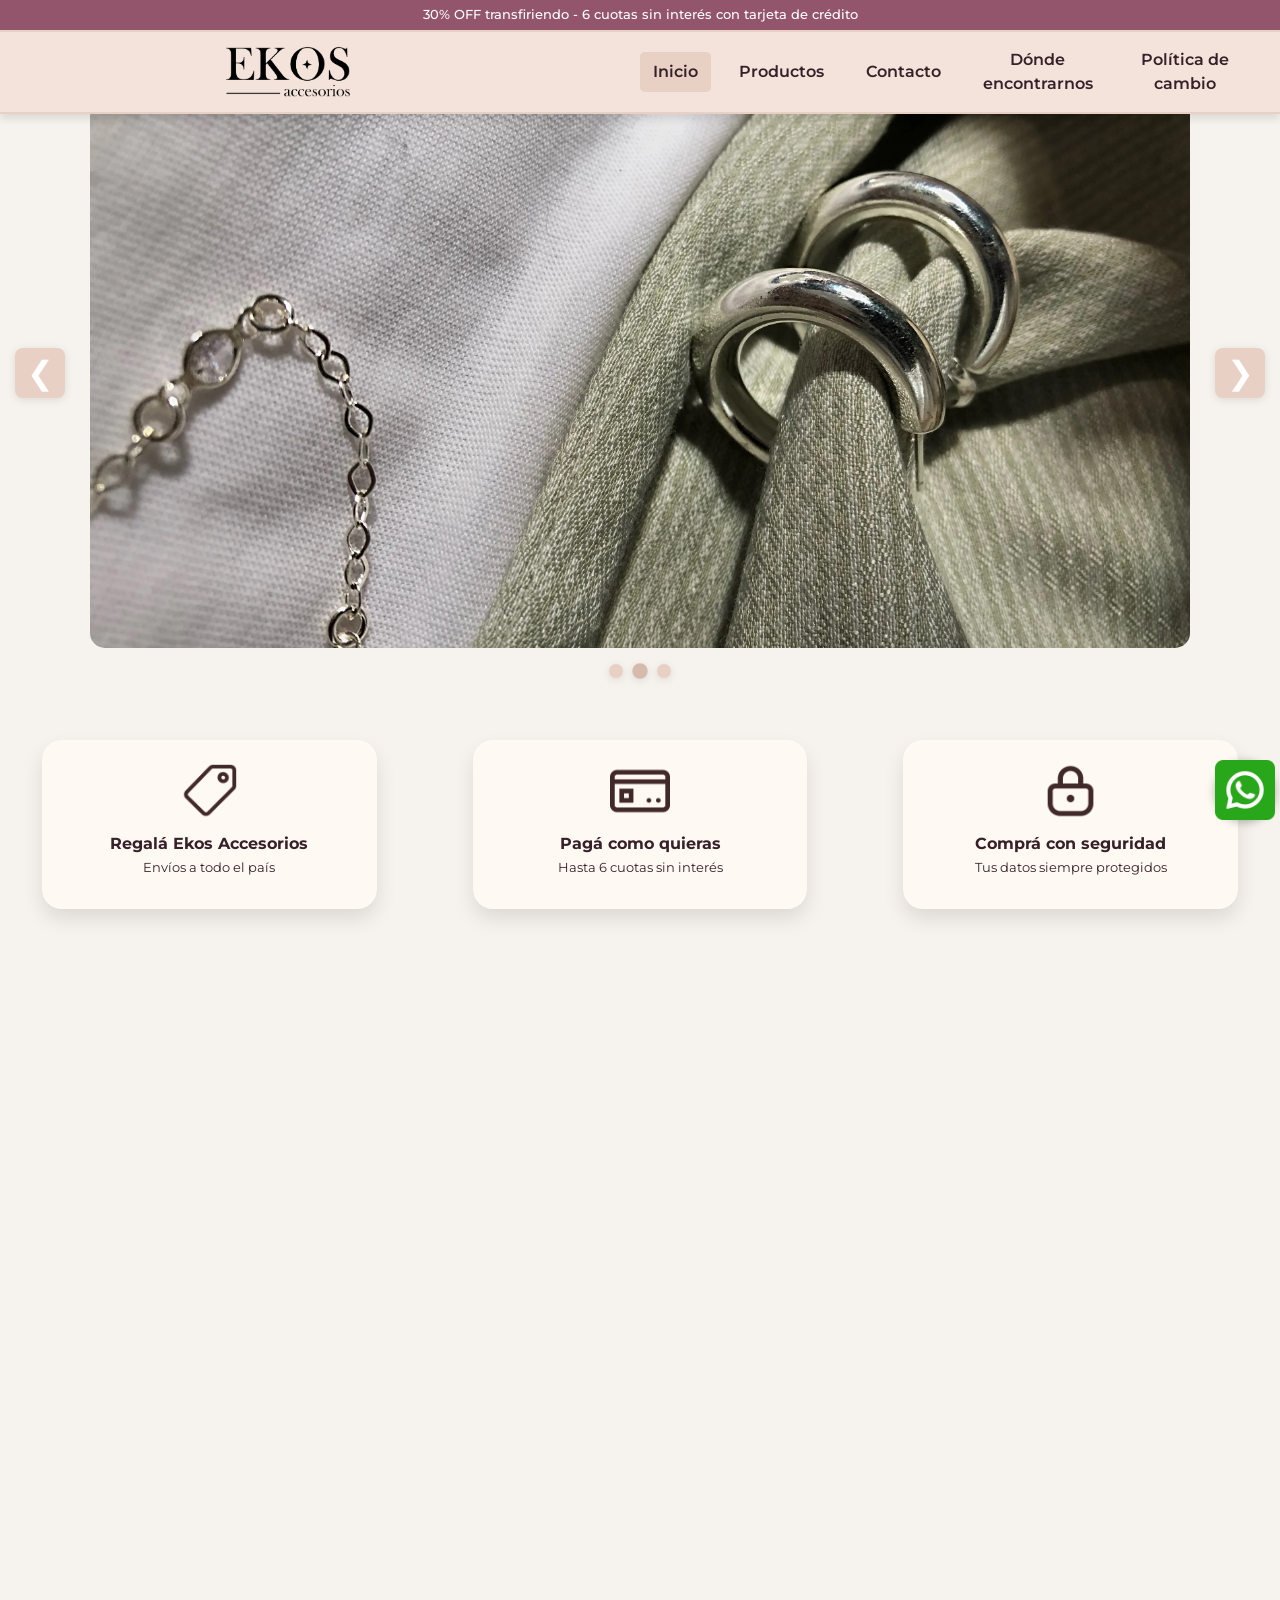
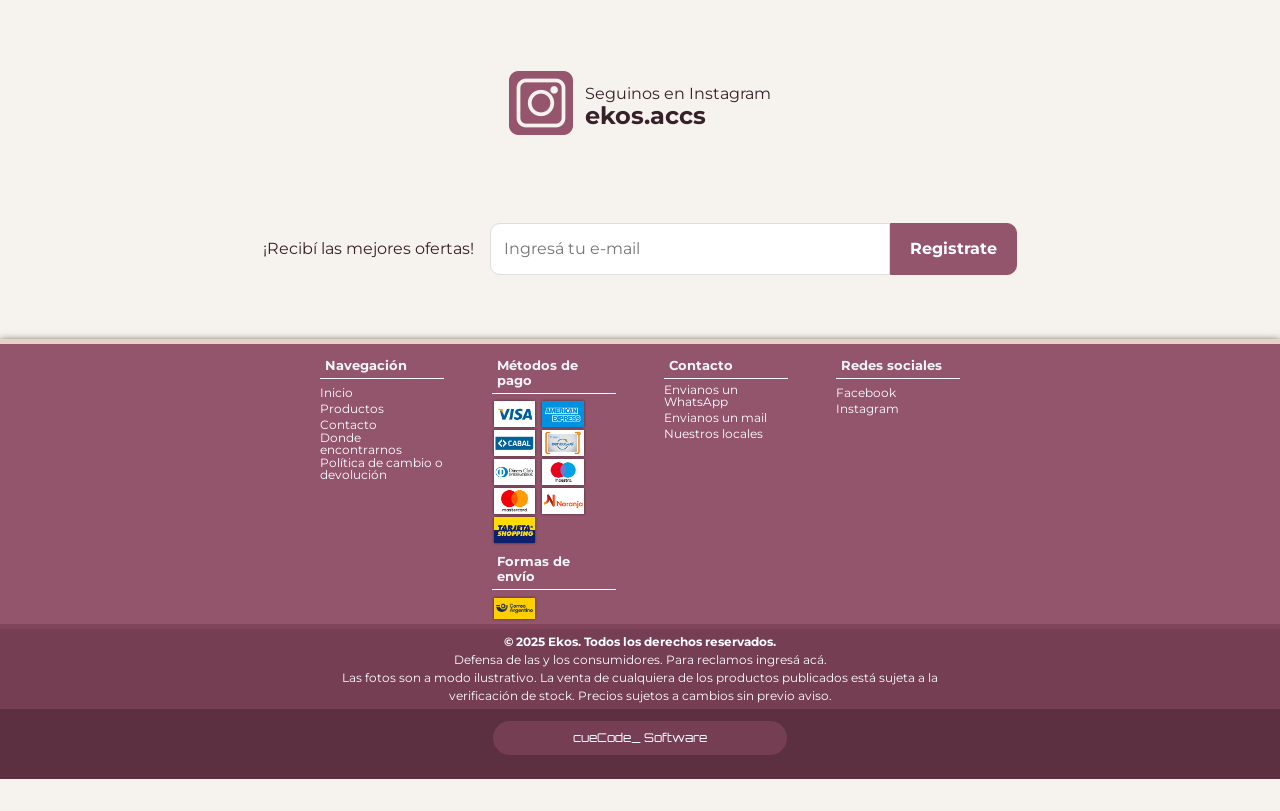
==== commit 224ed367: "feat style | integración aos y tooltips" ====
--- a/index.html
+++ b/index.html
@@ -12,6 +12,8 @@
 		<meta name="robots" content="index, follow" />
 		<!-- bootstrap -->
 		<link href="https://cdn.jsdelivr.net/npm/bootstrap@5.3.6/dist/css/bootstrap.min.css" rel="stylesheet" integrity="sha384-4Q6Gf2aSP4eDXB8Miphtr37CMZZQ5oXLH2yaXMJ2w8e2ZtHTl7GptT4jmndRuHDT" crossorigin="anonymous" />
+		<!-- aos -->
+		<link href="https://unpkg.com/aos@2.3.1/dist/aos.css" rel="stylesheet" />
 		<!-- icono -->
 		<link rel="shortcut icon" href="./multimedia/marca/icono4.png" />
 		<!-- fuente: montserrat -->
@@ -83,24 +85,24 @@
 					<button class="dot" data-index="2"></button>
 				</section>
 				<section class="beneficios">
-					<section class="beneficio-1">
+					<section class="beneficio-1" data-aos="zoom-in">
 						<img src="./multimedia/logos/etiqueta.png" alt="etiqueta" />
 						<h3>Regalá Ekos Accesorios</h3>
 						<p>Envíos a todo el país</p>
 					</section>
-					<section class="beneficio-2">
+					<section class="beneficio-2" data-aos="zoom-in">
 						<img src="./multimedia/logos/tarjeta-de-credito.png" alt="tarjeta-de-credito" />
 						<h3>Pagá como quieras</h3>
 						<p>Hasta 6 cuotas sin interés</p>
 					</section>
-					<section class="beneficio-3">
+					<section class="beneficio-3" data-aos="zoom-in">
 						<img src="./multimedia/logos/candado.png" alt="candado" />
 						<h3>Comprá con seguridad</h3>
 						<p>Tus datos siempre protegidos</p>
 					</section>
 				</section>
 				<section class="presentaciones-tipo-de-producto">
-					<section class="tipo-de-producto">
+					<section class="tipo-de-producto" data-aos="zoom-in">
 						<section class="producto-contenedor">
 							<a href="./pages/productos.html">
 								<img src="./multimedia/collares/collar4.webp" alt="collares" />
@@ -108,7 +110,7 @@
 							</a>
 						</section>
 					</section>
-					<section class="tipo-de-producto">
+					<section class="tipo-de-producto" data-aos="zoom-in">
 						<section class="producto-contenedor">
 							<a href="./pages/productos.html">
 								<img src="./multimedia/aros/aros3.webp" alt="aros" />
@@ -116,7 +118,7 @@
 							</a>
 						</section>
 					</section>
-					<section class="tipo-de-producto">
+					<section class="tipo-de-producto" data-aos="zoom-in">
 						<section class="producto-contenedor">
 							<a href="./pages/productos.html">
 								<img src="./multimedia/pulseras/pulsera2.webp" alt="pulseras" />
@@ -158,17 +160,17 @@
 					<!-- columna de métodos de pago y formas de envío -->
 					<section class="footer-column">
 						<h3>Métodos de pago</h3>
-						<img src="./multimedia/metodos de pago/visa.png" alt="visa" title="Visa" />
-						<img src="./multimedia/metodos de pago/american-express.png" alt="american express" title="American Express" />
-						<img src="./multimedia/metodos de pago/cabal-png.png" alt="cabal" title="Cabal" />
-						<img src="./multimedia/metodos de pago/cencosud.png" alt="cencosud" title="Cencosud" />
-						<img src="./multimedia/metodos de pago/diners-club.png" alt="diners club" title="Diners Club" />
-						<img src="./multimedia/metodos de pago/maestro.png" alt="maestro" title="Maestro" />
-						<img src="./multimedia/metodos de pago/mastercard.png" alt="mastercard" title="Mastercard" />
-						<img src="./multimedia/metodos de pago/naranja.png" alt="naranja" title="Naranja" />
-						<img src="./multimedia/metodos de pago/tarjeta-shopping.png" alt="tarjeta shopping" title="Tarjeta Shopping" />
+						<img src="./multimedia/metodos de pago/visa.png" alt="visa" title="Visa" data-bs-toggle="tooltip" data-bs-custom-class="custom-tooltip" />
+						<img src="./multimedia/metodos de pago/american-express.png" alt="american express" title="American Express" data-bs-toggle="tooltip" data-bs-custom-class="custom-tooltip" />
+						<img src="./multimedia/metodos de pago/cabal-png.png" alt="cabal" title="Cabal" data-bs-toggle="tooltip" data-bs-custom-class="custom-tooltip" />
+						<img src="./multimedia/metodos de pago/cencosud.png" alt="cencosud" title="Cencosud" data-bs-toggle="tooltip" data-bs-custom-class="custom-tooltip" />
+						<img src="./multimedia/metodos de pago/diners-club.png" alt="diners club" title="Diners Club" data-bs-toggle="tooltip" data-bs-custom-class="custom-tooltip" />
+						<img src="./multimedia/metodos de pago/maestro.png" alt="maestro" title="Maestro" data-bs-toggle="tooltip" data-bs-custom-class="custom-tooltip" />
+						<img src="./multimedia/metodos de pago/mastercard.png" alt="mastercard" title="Mastercard" data-bs-toggle="tooltip" data-bs-custom-class="custom-tooltip" />
+						<img src="./multimedia/metodos de pago/naranja.png" alt="naranja" title="Naranja" data-bs-toggle="tooltip" data-bs-custom-class="custom-tooltip" />
+						<img src="./multimedia/metodos de pago/tarjeta-shopping.png" alt="tarjeta shopping" title="Tarjeta Shopping" data-bs-toggle="tooltip" data-bs-custom-class="custom-tooltip" />
 						<h3>Formas de envío</h3>
-						<img src="./multimedia/formas de envio/correo-argentino.png" alt="correo argentino" title="Correo Argentino" />
+						<img src="./multimedia/formas de envio/correo-argentino.png" alt="correo argentino" title="Correo Argentino" data-bs-toggle="tooltip" data-bs-custom-class="custom-tooltip" />
 					</section>
 					<!-- columna de contacto -->
 					<section class="footer-column">
@@ -202,5 +204,9 @@
 		<script src="./scripts/index.js"></script>
 		<script src="./scripts/prueba.js"></script>
 		<script src="https://cdn.jsdelivr.net/npm/bootstrap@5.3.6/dist/js/bootstrap.bundle.min.js" integrity="sha384-j1CDi7MgGQ12Z7Qab0qlWQ/Qqz24Gc6BM0thvEMVjHnfYGF0rmFCozFSxQBxwHKO" crossorigin="anonymous"></script>
+		<script src="https://unpkg.com/aos@2.3.1/dist/aos.js"></script>
+		<script>
+			AOS.init();
+		</script>
 	</body>
 </html>
--- a/styles/style.css
+++ b/styles/style.css
@@ -132,9 +132,11 @@
   height: auto;
   object-fit: cover;
   flex-shrink: 0;
+  pointer-events: none;
 }
 .carousel-wrapper .image-track img {
   max-height: 20rem;
+  pointer-events: none;
 }
 @media (min-width: 1024px) {
   .carousel-wrapper {
@@ -557,6 +559,7 @@
 .categoria h3 {
   font-size: 0.8rem;
   text-align: left;
+  margin-bottom: 0.5rem;
 }
 .categoria .galeria-productos {
   display: grid;
@@ -606,7 +609,7 @@
   }
   .categoria h3 {
     font-size: 25px;
-    padding-bottom: 1rem;
+    margin-bottom: 1rem;
   }
   .categoria .galeria-productos {
     grid-template-columns: repeat(auto-fit, minmax(220px, 1fr));
@@ -893,6 +896,12 @@
 .politica h4 {
   font-size: 0.9rem;
   text-align: left;
+}
+.politica .list-group-item {
+  list-style-type: decimal;
+  padding: 0.5rem;
+  background-color: #f3e3db;
+  border: 2px solid #f5f5f5;
 }
 @media (min-width: 1024px) {
   .politica {
@@ -1346,4 +1355,9 @@
   font-size: 16px;
 }
 
+.custom-tooltip {
+  --bs-tooltip-bg: #ffffff;
+  --bs-tooltip-color: black;
+}
+
 /*# sourceMappingURL=style.css.map */
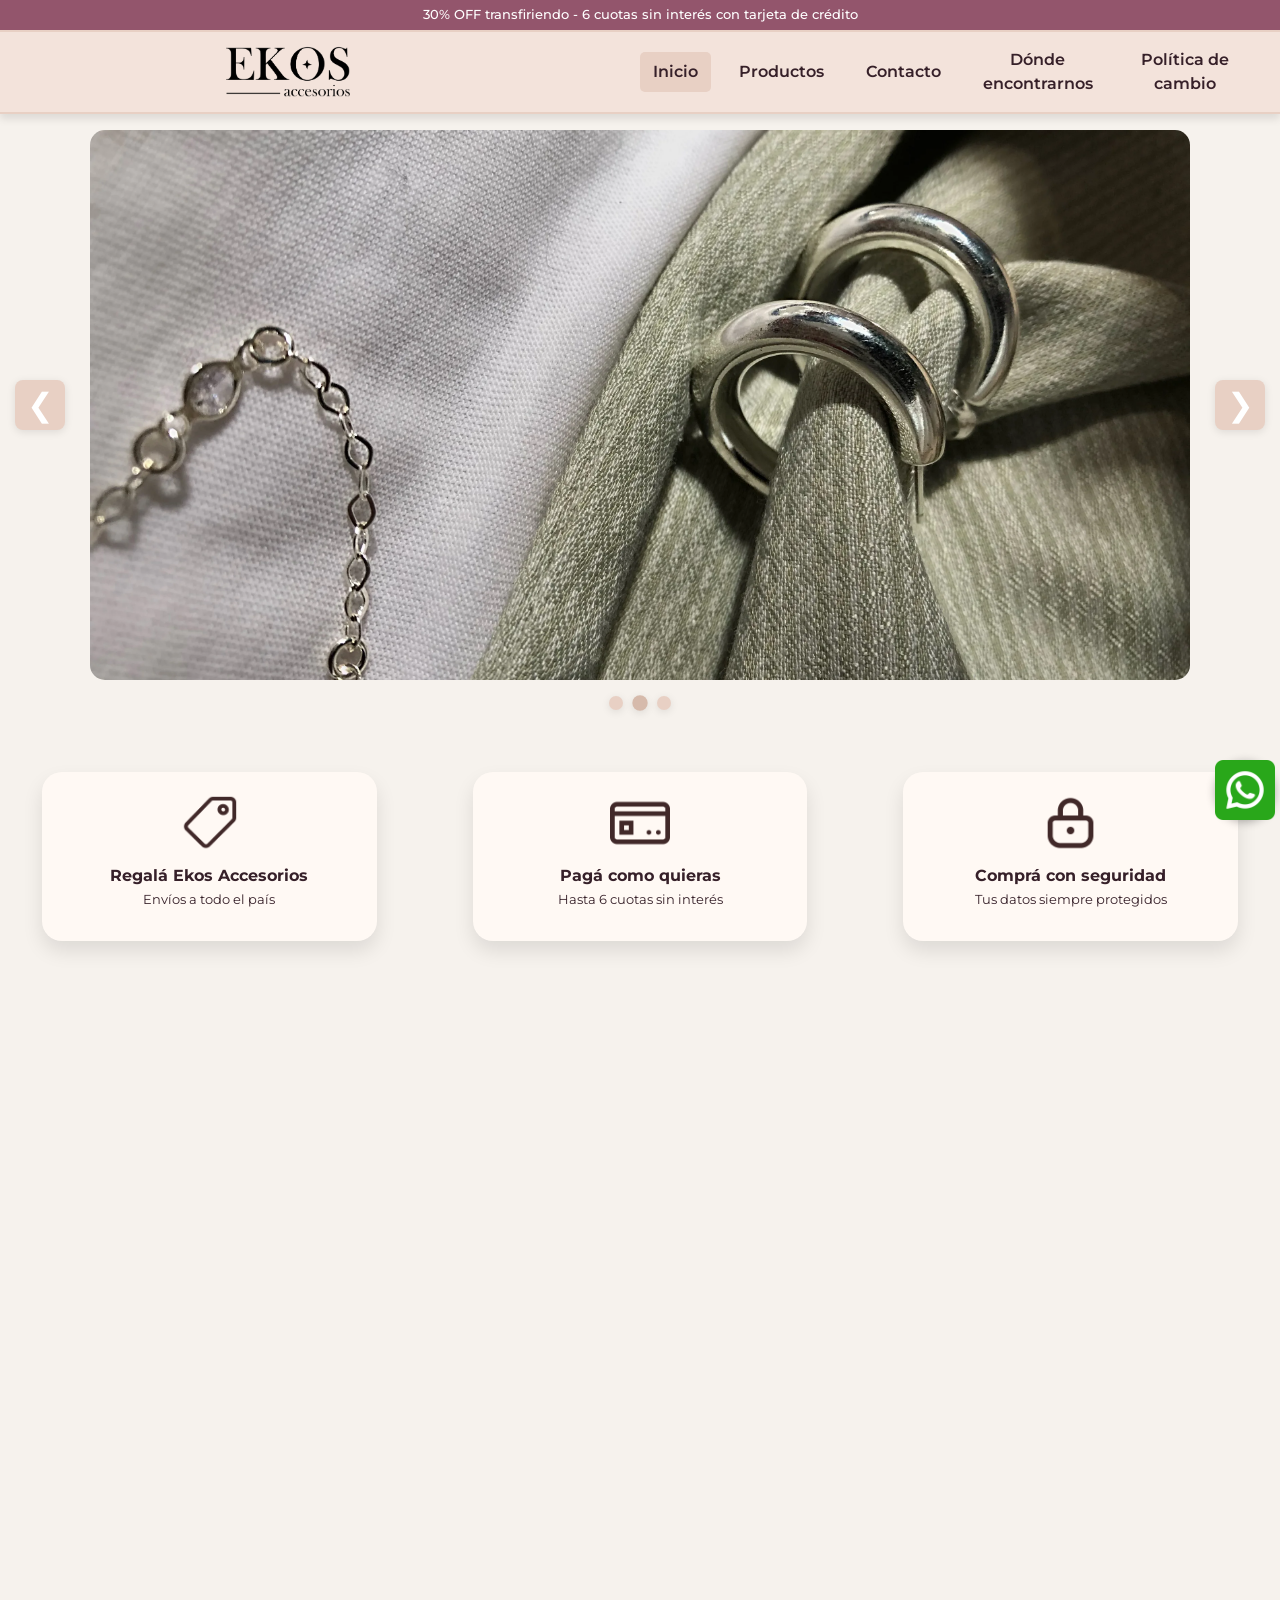
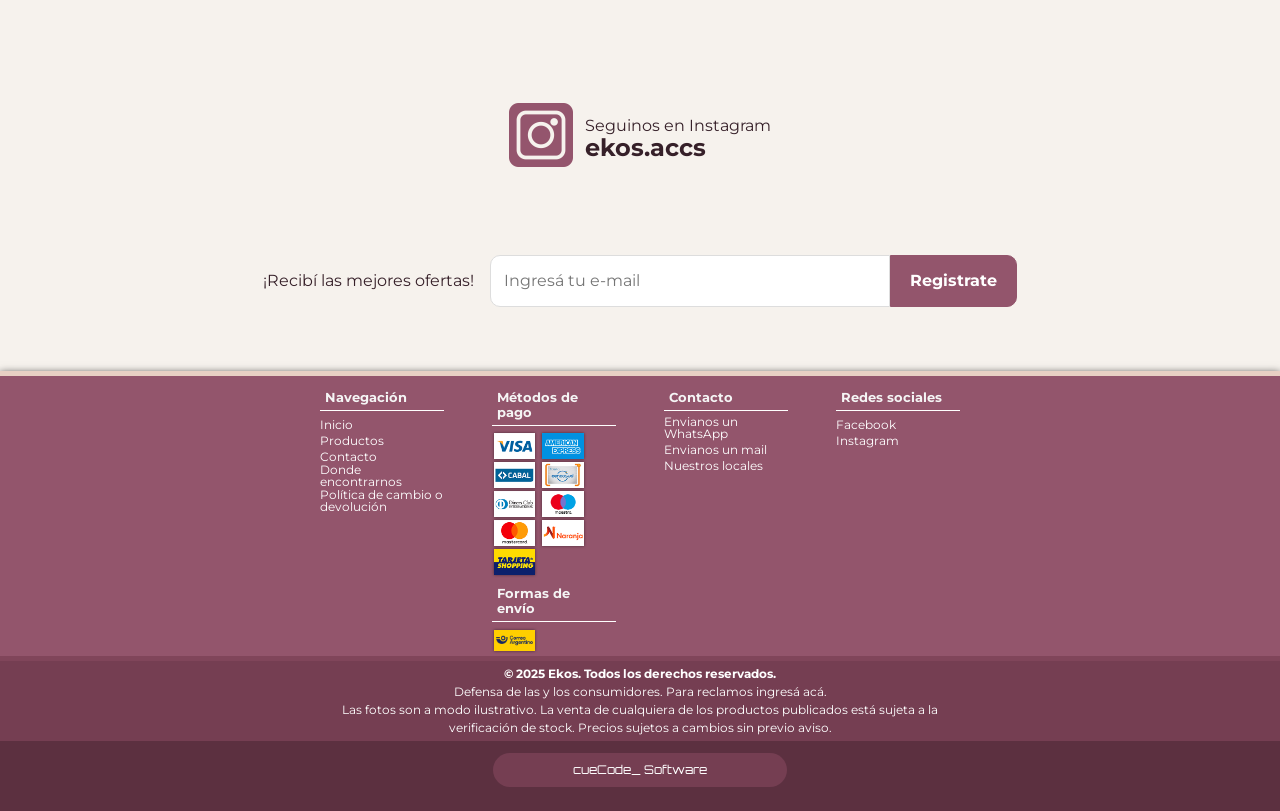
==== commit f1296f0a: "chore | seo optimización" ====
--- a/index.html
+++ b/index.html
@@ -1,31 +1,43 @@
 <!DOCTYPE html>
 <html lang="es">
 	<head>
-		<!-- metadatos -->
+		<!-- general metadata -->
 		<meta charset="UTF-8" />
 		<meta name="viewport" content="width=device-width, initial-scale=1.0" />
 		<meta name="description" content="Bienvenido a EKOS Accesorios. Tienda online de joyería fina. Encontrá collares, aros y pulseras de diseño con envíos a todo el país. 30% OFF transferencia - 6 cuotas sin interés. ¡Conoce más!" />
 		<meta
 			name="keywords"
 			content="joyería, accesorio, accesorios, collar, collares, aro, aros, pulsera, pulseras, bijouterie, tienda online, joya, joyas, moda, diseño, regalo, regalos, Ekos, joyería fina, accesorios de moda, accesorio de moda, comprar joyas, envío a domicilio, cuotas sin interés, ofertas, Argentina, Buenos Aires, Monte Grande, Luis Guillon, Lomas de Zamora, Banfield, Llavallol" />
-		<meta name="author" content="Agustin Cuenca" />
+		<meta name="author" content="cueCode- Software" />
 		<meta name="robots" content="index, follow" />
+		<!-- open graph for social media -->
+		<meta property="og:title" content="EKOS Accesorios - Tienda Online de Accesorios" />
+		<meta property="og:description" content="Descubrí collares, aros y pulseras de diseño. Envíos a todo el país. 30% OFF transferencia - 6 cuotas sin interés." />
+		<meta property="og:image" content="https://github.com/aguscuuuu/coder-ekos/raw/main/multimedia/marca/logo.png" />
+		<meta property="og:url" content="https://github.com/aguscuuuu/coder-ekos" />
+		<meta property="og:type" content="website" />
+		<!-- twitter card -->
+		<meta name="twitter:card" content="summary_large_image" />
+		<meta name="twitter:title" content="EKOS Accesorios - Tienda Online de Accesorios" />
+		<meta name="twitter:description" content="Descubrí collares, aros y pulseras de diseño. Envíos a todo el país." />
+		<meta name="twitter:image" content="https://github.com/aguscuuuu/coder-ekos/raw/main/multimedia/marca/logo.png" />
 		<!-- bootstrap -->
 		<link href="https://cdn.jsdelivr.net/npm/bootstrap@5.3.6/dist/css/bootstrap.min.css" rel="stylesheet" integrity="sha384-4Q6Gf2aSP4eDXB8Miphtr37CMZZQ5oXLH2yaXMJ2w8e2ZtHTl7GptT4jmndRuHDT" crossorigin="anonymous" />
 		<!-- aos -->
 		<link href="https://unpkg.com/aos@2.3.1/dist/aos.css" rel="stylesheet" />
-		<!-- icono -->
+		<!-- icon -->
 		<link rel="shortcut icon" href="./multimedia/marca/icono4.png" />
-		<!-- fuente: montserrat -->
+		<!-- font: montserrat -->
 		<link rel="preconnect" href="https://fonts.googleapis.com" />
 		<link rel="preconnect" href="https://fonts.gstatic.com" crossorigin />
 		<link href="https://fonts.googleapis.com/css2?family=Lexend:wght@100..900&family=Montserrat:ital,wght@0,100..900;1,100..900&display=swap" rel="stylesheet" />
-		<!-- fuente: orbitro -->
+		<!-- font: orbitro -->
 		<link rel="preconnect" href="https://fonts.googleapis.com" />
 		<link rel="preconnect" href="https://fonts.gstatic.com" crossorigin />
 		<link href="https://fonts.googleapis.com/css2?family=Montserrat:ital,wght@0,100..900;1,100..900&family=Orbitron:wght@400..900&family=Zen+Tokyo+Zoo&display=swap" rel="stylesheet" />
-		<!-- .css -->
+		<!-- css -->
 		<link rel="stylesheet" href="./styles/style.css" />
+		<!-- title -->
 		<title>EKOS Accesorios - Tienda Online</title>
 	</head>
 	<body>
@@ -71,9 +83,9 @@
 					<section class="carousel">
 						<section class="carousel-images">
 							<div class="image-track">
-								<img src="./multimedia/collares/collar12.webp" alt="imagen 1" />
-								<img src="./multimedia/aros/aros6.webp" alt="imagen 2" />
-								<img src="./multimedia/pulseras/pulsera10.webp" alt="imagen 3" />
+								<img src="./multimedia/collares/collar12.webp" alt="imagen 1" loading="lazy" />
+								<img src="./multimedia/aros/aros6.webp" alt="imagen 2" loading="lazy" />
+								<img src="./multimedia/pulseras/pulsera10.webp" alt="imagen 3" loading="lazy" />
 							</div>
 						</section>
 					</section>
@@ -86,17 +98,17 @@
 				</section>
 				<section class="beneficios">
 					<section class="beneficio-1" data-aos="zoom-in">
-						<img src="./multimedia/logos/etiqueta.png" alt="etiqueta" />
+						<img src="./multimedia/logos/etiqueta.png" alt="etiqueta" loading="lazy" />
 						<h3>Regalá Ekos Accesorios</h3>
 						<p>Envíos a todo el país</p>
 					</section>
 					<section class="beneficio-2" data-aos="zoom-in">
-						<img src="./multimedia/logos/tarjeta-de-credito.png" alt="tarjeta-de-credito" />
+						<img src="./multimedia/logos/tarjeta-de-credito.png" alt="tarjeta-de-credito" loading="lazy" />
 						<h3>Pagá como quieras</h3>
 						<p>Hasta 6 cuotas sin interés</p>
 					</section>
 					<section class="beneficio-3" data-aos="zoom-in">
-						<img src="./multimedia/logos/candado.png" alt="candado" />
+						<img src="./multimedia/logos/candado.png" alt="candado" loading="lazy" />
 						<h3>Comprá con seguridad</h3>
 						<p>Tus datos siempre protegidos</p>
 					</section>
@@ -105,7 +117,7 @@
 					<section class="tipo-de-producto" data-aos="zoom-in">
 						<section class="producto-contenedor">
 							<a href="./pages/productos.html">
-								<img src="./multimedia/collares/collar4.webp" alt="collares" />
+								<img src="./multimedia/collares/collar4.webp" alt="collares" loading="lazy" />
 								<p>Collares</p>
 							</a>
 						</section>
@@ -113,7 +125,7 @@
 					<section class="tipo-de-producto" data-aos="zoom-in">
 						<section class="producto-contenedor">
 							<a href="./pages/productos.html">
-								<img src="./multimedia/aros/aros3.webp" alt="aros" />
+								<img src="./multimedia/aros/aros3.webp" alt="aros" loading="lazy" />
 								<p>Aros</p>
 							</a>
 						</section>
@@ -121,7 +133,7 @@
 					<section class="tipo-de-producto" data-aos="zoom-in">
 						<section class="producto-contenedor">
 							<a href="./pages/productos.html">
-								<img src="./multimedia/pulseras/pulsera2.webp" alt="pulseras" />
+								<img src="./multimedia/pulseras/pulsera2.webp" alt="pulseras" loading="lazy" />
 								<p>Pulseras</p>
 							</a>
 						</section>
@@ -160,17 +172,17 @@
 					<!-- columna de métodos de pago y formas de envío -->
 					<section class="footer-column">
 						<h3>Métodos de pago</h3>
-						<img src="./multimedia/metodos de pago/visa.png" alt="visa" title="Visa" data-bs-toggle="tooltip" data-bs-custom-class="custom-tooltip" />
-						<img src="./multimedia/metodos de pago/american-express.png" alt="american express" title="American Express" data-bs-toggle="tooltip" data-bs-custom-class="custom-tooltip" />
-						<img src="./multimedia/metodos de pago/cabal-png.png" alt="cabal" title="Cabal" data-bs-toggle="tooltip" data-bs-custom-class="custom-tooltip" />
+						<img src="./multimedia/metodos de pago/visa.png" alt="visa" title="Visa" data-bs-toggle="tooltip" data-bs-custom-class="custom-tooltip" loading="lazy" />
+						<img src="./multimedia/metodos de pago/american-express.png" alt="american express" title="American Express" data-bs-toggle="tooltip" data-bs-custom-class="custom-tooltip" loading="lazy" />
+						<img src="./multimedia/metodos de pago/cabal-png.png" alt="cabal" title="Cabal" data-bs-toggle="tooltip" data-bs-custom-class="custom-tooltip" loading="lazy" />
 						<img src="./multimedia/metodos de pago/cencosud.png" alt="cencosud" title="Cencosud" data-bs-toggle="tooltip" data-bs-custom-class="custom-tooltip" />
-						<img src="./multimedia/metodos de pago/diners-club.png" alt="diners club" title="Diners Club" data-bs-toggle="tooltip" data-bs-custom-class="custom-tooltip" />
-						<img src="./multimedia/metodos de pago/maestro.png" alt="maestro" title="Maestro" data-bs-toggle="tooltip" data-bs-custom-class="custom-tooltip" />
-						<img src="./multimedia/metodos de pago/mastercard.png" alt="mastercard" title="Mastercard" data-bs-toggle="tooltip" data-bs-custom-class="custom-tooltip" />
-						<img src="./multimedia/metodos de pago/naranja.png" alt="naranja" title="Naranja" data-bs-toggle="tooltip" data-bs-custom-class="custom-tooltip" />
-						<img src="./multimedia/metodos de pago/tarjeta-shopping.png" alt="tarjeta shopping" title="Tarjeta Shopping" data-bs-toggle="tooltip" data-bs-custom-class="custom-tooltip" />
+						<img src="./multimedia/metodos de pago/diners-club.png" alt="diners club" title="Diners Club" data-bs-toggle="tooltip" data-bs-custom-class="custom-tooltip" loading="lazy" />
+						<img src="./multimedia/metodos de pago/maestro.png" alt="maestro" title="Maestro" data-bs-toggle="tooltip" data-bs-custom-class="custom-tooltip" loading="lazy" />
+						<img src="./multimedia/metodos de pago/mastercard.png" alt="mastercard" title="Mastercard" data-bs-toggle="tooltip" data-bs-custom-class="custom-tooltip" loading="lazy" />
+						<img src="./multimedia/metodos de pago/naranja.png" alt="naranja" title="Naranja" data-bs-toggle="tooltip" data-bs-custom-class="custom-tooltip" loading="lazy" />
+						<img src="./multimedia/metodos de pago/tarjeta-shopping.png" alt="tarjeta shopping" title="Tarjeta Shopping" data-bs-toggle="tooltip" data-bs-custom-class="custom-tooltip" loading="lazy" />
 						<h3>Formas de envío</h3>
-						<img src="./multimedia/formas de envio/correo-argentino.png" alt="correo argentino" title="Correo Argentino" data-bs-toggle="tooltip" data-bs-custom-class="custom-tooltip" />
+						<img src="./multimedia/formas de envio/correo-argentino.png" alt="correo argentino" title="Correo Argentino" data-bs-toggle="tooltip" data-bs-custom-class="custom-tooltip" loading="lazy" />
 					</section>
 					<!-- columna de contacto -->
 					<section class="footer-column">
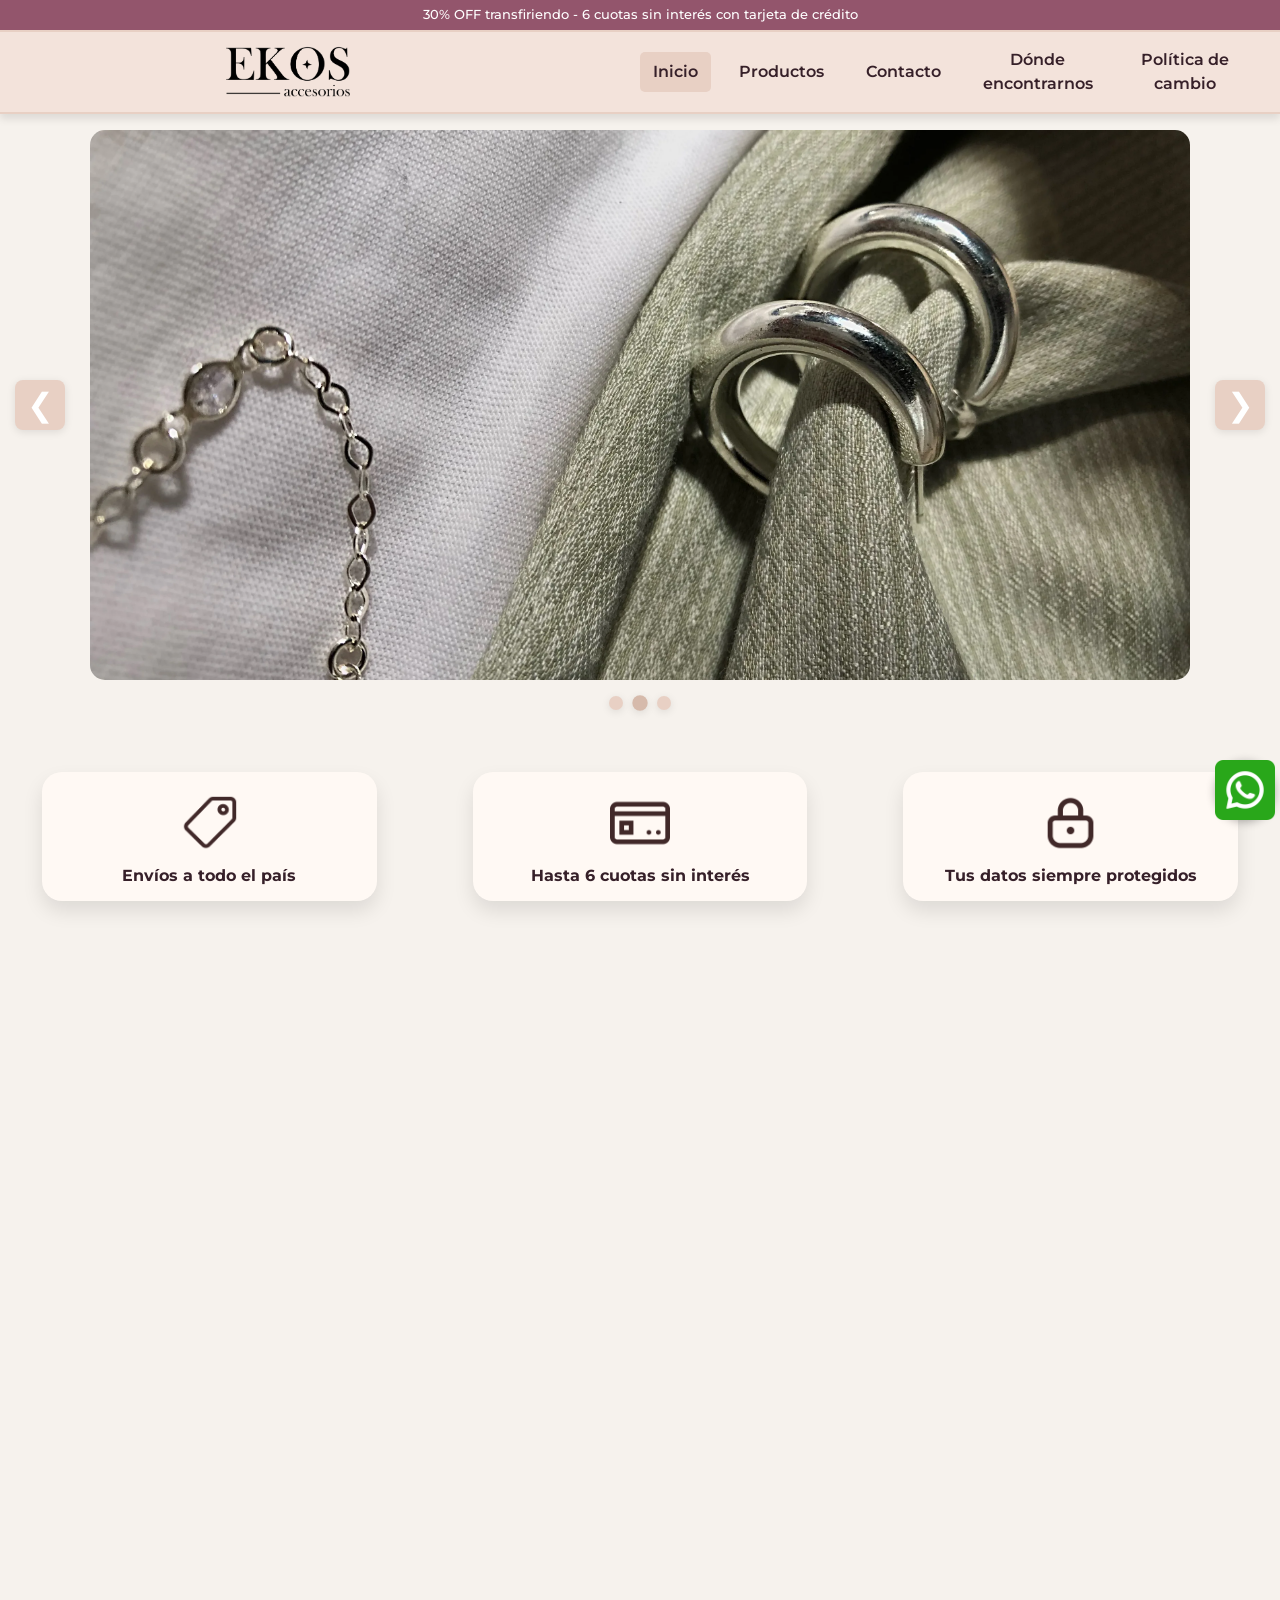
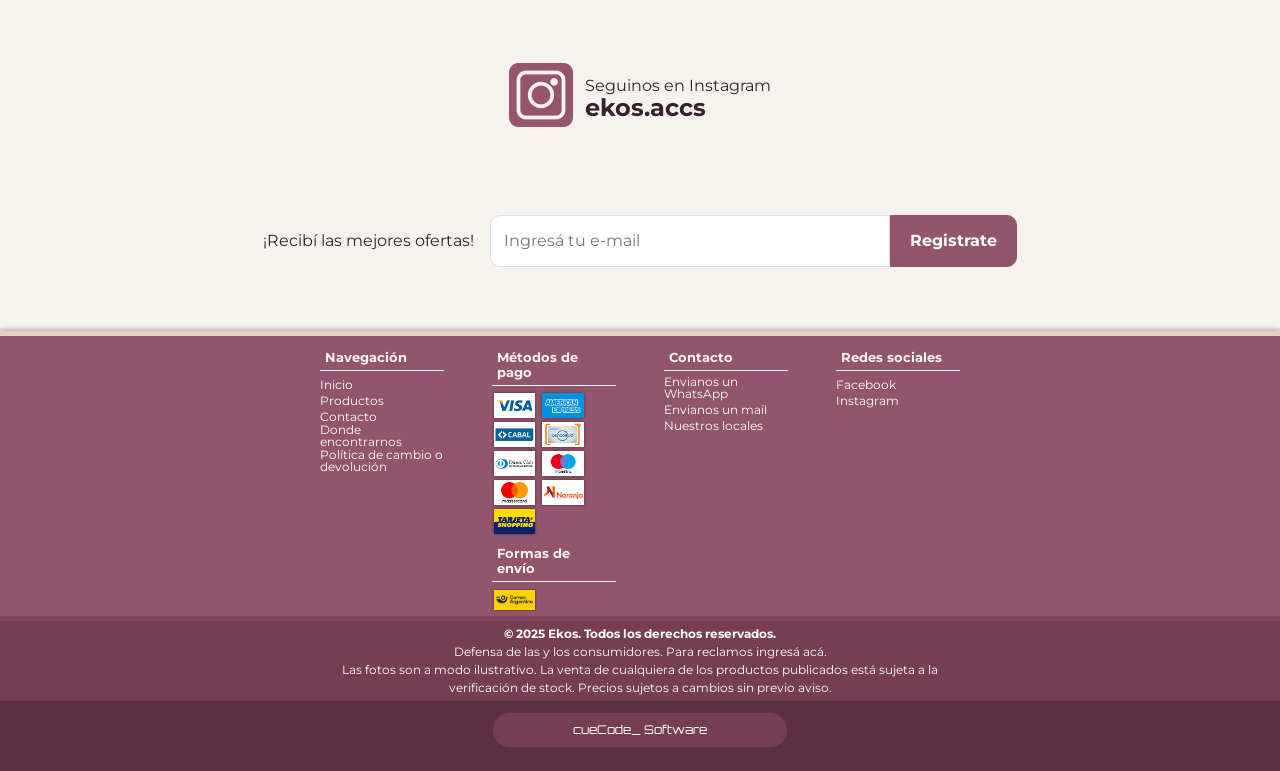
==== commit 48b980cb: "fix | README.md" ====
--- a/index.html
+++ b/index.html
@@ -1,217 +1,212 @@
 <!DOCTYPE html>
 <html lang="es">
 	<head>
-		<!-- general metadata -->
+		<!-- General Metadata -->
 		<meta charset="UTF-8" />
 		<meta name="viewport" content="width=device-width, initial-scale=1.0" />
 		<meta name="description" content="Bienvenido a EKOS Accesorios. Tienda online de joyería fina. Encontrá collares, aros y pulseras de diseño con envíos a todo el país. 30% OFF transferencia - 6 cuotas sin interés. ¡Conoce más!" />
-		<meta
+		<meta 
 			name="keywords"
 			content="joyería, accesorio, accesorios, collar, collares, aro, aros, pulsera, pulseras, bijouterie, tienda online, joya, joyas, moda, diseño, regalo, regalos, Ekos, joyería fina, accesorios de moda, accesorio de moda, comprar joyas, envío a domicilio, cuotas sin interés, ofertas, Argentina, Buenos Aires, Monte Grande, Luis Guillon, Lomas de Zamora, Banfield, Llavallol" />
-		<meta name="author" content="cueCode- Software" />
+		<meta name="author" content="cueCode_ Software" />
 		<meta name="robots" content="index, follow" />
-		<!-- open graph for social media -->
+		<!-- Social media open graph -->
 		<meta property="og:title" content="EKOS Accesorios - Tienda Online de Accesorios" />
 		<meta property="og:description" content="Descubrí collares, aros y pulseras de diseño. Envíos a todo el país. 30% OFF transferencia - 6 cuotas sin interés." />
 		<meta property="og:image" content="https://github.com/aguscuuuu/coder-ekos/raw/main/multimedia/marca/logo.png" />
 		<meta property="og:url" content="https://github.com/aguscuuuu/coder-ekos" />
 		<meta property="og:type" content="website" />
-		<!-- twitter card -->
+		<!-- Twitter card -->
 		<meta name="twitter:card" content="summary_large_image" />
 		<meta name="twitter:title" content="EKOS Accesorios - Tienda Online de Accesorios" />
 		<meta name="twitter:description" content="Descubrí collares, aros y pulseras de diseño. Envíos a todo el país." />
 		<meta name="twitter:image" content="https://github.com/aguscuuuu/coder-ekos/raw/main/multimedia/marca/logo.png" />
-		<!-- bootstrap -->
+		<!-- Bootstrap CDN -->
 		<link href="https://cdn.jsdelivr.net/npm/bootstrap@5.3.6/dist/css/bootstrap.min.css" rel="stylesheet" integrity="sha384-4Q6Gf2aSP4eDXB8Miphtr37CMZZQ5oXLH2yaXMJ2w8e2ZtHTl7GptT4jmndRuHDT" crossorigin="anonymous" />
-		<!-- aos -->
+		<!-- AOS CDN -->
 		<link href="https://unpkg.com/aos@2.3.1/dist/aos.css" rel="stylesheet" />
-		<!-- icon -->
+		<!-- Icon -->
 		<link rel="shortcut icon" href="./multimedia/marca/icono4.png" />
-		<!-- font: montserrat -->
+		<!-- Google Fonts link-->
 		<link rel="preconnect" href="https://fonts.googleapis.com" />
 		<link rel="preconnect" href="https://fonts.gstatic.com" crossorigin />
+        <!-- Google Fonts: Montserrat -->
 		<link href="https://fonts.googleapis.com/css2?family=Lexend:wght@100..900&family=Montserrat:ital,wght@0,100..900;1,100..900&display=swap" rel="stylesheet" />
-		<!-- font: orbitro -->
-		<link rel="preconnect" href="https://fonts.googleapis.com" />
-		<link rel="preconnect" href="https://fonts.gstatic.com" crossorigin />
+		<!-- Google Fonts: Orbitro-->
 		<link href="https://fonts.googleapis.com/css2?family=Montserrat:ital,wght@0,100..900;1,100..900&family=Orbitron:wght@400..900&family=Zen+Tokyo+Zoo&display=swap" rel="stylesheet" />
-		<!-- css -->
+		<!-- CSS link -->
 		<link rel="stylesheet" href="./styles/style.css" />
-		<!-- title -->
+		<!-- Title -->
 		<title>EKOS Accesorios - Tienda Online</title>
 	</head>
 	<body>
-		<section class="page-container">
-			<!-- not visible -->
-			<h1 class="sr-only">Ekos Accesorios</h1>
-			<header>
-				<section class="top-bar">
-					<p>30% OFF transfiriendo - 6 cuotas sin interés con tarjeta de crédito</p>
-				</section>
-				<div class="header-container">
-					<section class="logo">
-						<a href="index.html"><img src="./multimedia/marca/logo.png" alt="logo" /></a>
-					</section>
-					<button class="hamburger-btn" aria-label="Menú de navegación">
-						<span class="hamburger-icon"></span>
-					</button>
-					<nav class="desktop-nav">
-						<ul>
-							<li><a href="index.html">Inicio</a></li>
-							<li><a href="./pages/productos.html">Productos</a></li>
-							<li><a href="./pages/contacto.html">Contacto</a></li>
-							<li><a href="./pages/ubicacion.html">Dónde encontrarnos</a></li>
-							<li><a href="./pages/cambio-dev.html">Política de cambio</a></li>
-						</ul>
-					</nav>
-					<div class="mobile-menu-panel">
-						<button class="close-menu" aria-label="Cerrar menú">✕</button>
-						<ul>
-							<li><a href="index.html">Inicio</a></li>
-							<li><a href="./pages/productos.html">Productos</a></li>
-							<li><a href="./pages/contacto.html">Contacto</a></li>
-							<li><a href="./pages/ubicacion.html">Dónde encontrarnos</a></li>
-							<li><a href="./pages/cambio-dev.html">Política de cambio</a></li>
-						</ul>
-					</div>
-					<div class="menu-overlay"></div>
-				</div>
-			</header>
-			<main class="content">
-				<section class="carousel-wrapper">
-					<button class="prev">&#10094;</button>
-					<section class="carousel">
-						<section class="carousel-images">
-							<div class="image-track">
-								<img src="./multimedia/collares/collar12.webp" alt="imagen 1" loading="lazy" />
-								<img src="./multimedia/aros/aros6.webp" alt="imagen 2" loading="lazy" />
-								<img src="./multimedia/pulseras/pulsera10.webp" alt="imagen 3" loading="lazy" />
-							</div>
-						</section>
-					</section>
-					<button class="next">&#10095;</button>
-				</section>
-				<section class="botones-de-fotos">
-					<button class="dot" data-index="0"></button>
-					<button class="dot" data-index="1"></button>
-					<button class="dot" data-index="2"></button>
-				</section>
-				<section class="beneficios">
-					<section class="beneficio-1" data-aos="zoom-in">
-						<img src="./multimedia/logos/etiqueta.png" alt="etiqueta" loading="lazy" />
-						<h3>Regalá Ekos Accesorios</h3>
-						<p>Envíos a todo el país</p>
-					</section>
-					<section class="beneficio-2" data-aos="zoom-in">
-						<img src="./multimedia/logos/tarjeta-de-credito.png" alt="tarjeta-de-credito" loading="lazy" />
-						<h3>Pagá como quieras</h3>
-						<p>Hasta 6 cuotas sin interés</p>
-					</section>
-					<section class="beneficio-3" data-aos="zoom-in">
-						<img src="./multimedia/logos/candado.png" alt="candado" loading="lazy" />
-						<h3>Comprá con seguridad</h3>
-						<p>Tus datos siempre protegidos</p>
-					</section>
-				</section>
-				<section class="presentaciones-tipo-de-producto">
-					<section class="tipo-de-producto" data-aos="zoom-in">
-						<section class="producto-contenedor">
-							<a href="./pages/productos.html">
-								<img src="./multimedia/collares/collar4.webp" alt="collares" loading="lazy" />
-								<p>Collares</p>
-							</a>
-						</section>
-					</section>
-					<section class="tipo-de-producto" data-aos="zoom-in">
-						<section class="producto-contenedor">
-							<a href="./pages/productos.html">
-								<img src="./multimedia/aros/aros3.webp" alt="aros" loading="lazy" />
-								<p>Aros</p>
-							</a>
-						</section>
-					</section>
-					<section class="tipo-de-producto" data-aos="zoom-in">
-						<section class="producto-contenedor">
-							<a href="./pages/productos.html">
-								<img src="./multimedia/pulseras/pulsera2.webp" alt="pulseras" loading="lazy" />
-								<p>Pulseras</p>
-							</a>
-						</section>
-					</section>
-				</section>
-				<div class="instagram-section">
-					<a href="https://www.instagram.com/ekos.accs" target="_blank" class="instagram-link">
-						<img src="./multimedia/redes sociales/instagram.png" alt="Instagram" class="instagram-icon" />
-						<div class="instagram-text">
-							<span class="follow-us">Seguinos en Instagram</span>
-							<span class="account-name">ekos.accs</span>
-						</div>
-					</a>
-				</div>
-				<div class="newsletter">
-					<label for="email">¡Recibí las mejores ofertas!</label>
-					<input type="email" id="email" placeholder="Ingresá tu e-mail" />
-					<button type="submit">Registrate</button>
-				</div>
-				<!-- whatsapp button -->
-				<a href="https://wa.me/+5491155749034?text=¡Hola!%20me%20interesa%20un%20producto%20de%20EKOS" class="whatsapp-float" target="_blank" title="Contactanos por WhatsApp"><img src="./multimedia/redes sociales/whatsapp-verde.png" alt="WhatsApp" /></a>
-			</main>
-			<footer>
-				<section class="shallow-footer">
-					<!-- columna de navegación -->
-					<section class="footer-column">
-						<h3>Navegación</h3>
-						<ul>
-							<li><a href="./index.html">Inicio</a></li>
-							<li><a href="./pages/productos.html">Productos</a></li>
-							<li><a href="./pages/contacto.html">Contacto</a></li>
-							<li><a href="./pages/ubicacion.html">Donde encontrarnos</a></li>
-							<li><a href="./pages/cambio-dev.html">Política de cambio o devolución</a></li>
-						</ul>
-					</section>
-					<!-- columna de métodos de pago y formas de envío -->
-					<section class="footer-column">
-						<h3>Métodos de pago</h3>
-						<img src="./multimedia/metodos de pago/visa.png" alt="visa" title="Visa" data-bs-toggle="tooltip" data-bs-custom-class="custom-tooltip" loading="lazy" />
-						<img src="./multimedia/metodos de pago/american-express.png" alt="american express" title="American Express" data-bs-toggle="tooltip" data-bs-custom-class="custom-tooltip" loading="lazy" />
-						<img src="./multimedia/metodos de pago/cabal-png.png" alt="cabal" title="Cabal" data-bs-toggle="tooltip" data-bs-custom-class="custom-tooltip" loading="lazy" />
-						<img src="./multimedia/metodos de pago/cencosud.png" alt="cencosud" title="Cencosud" data-bs-toggle="tooltip" data-bs-custom-class="custom-tooltip" />
-						<img src="./multimedia/metodos de pago/diners-club.png" alt="diners club" title="Diners Club" data-bs-toggle="tooltip" data-bs-custom-class="custom-tooltip" loading="lazy" />
-						<img src="./multimedia/metodos de pago/maestro.png" alt="maestro" title="Maestro" data-bs-toggle="tooltip" data-bs-custom-class="custom-tooltip" loading="lazy" />
-						<img src="./multimedia/metodos de pago/mastercard.png" alt="mastercard" title="Mastercard" data-bs-toggle="tooltip" data-bs-custom-class="custom-tooltip" loading="lazy" />
-						<img src="./multimedia/metodos de pago/naranja.png" alt="naranja" title="Naranja" data-bs-toggle="tooltip" data-bs-custom-class="custom-tooltip" loading="lazy" />
-						<img src="./multimedia/metodos de pago/tarjeta-shopping.png" alt="tarjeta shopping" title="Tarjeta Shopping" data-bs-toggle="tooltip" data-bs-custom-class="custom-tooltip" loading="lazy" />
-						<h3>Formas de envío</h3>
-						<img src="./multimedia/formas de envio/correo-argentino.png" alt="correo argentino" title="Correo Argentino" data-bs-toggle="tooltip" data-bs-custom-class="custom-tooltip" loading="lazy" />
-					</section>
-					<!-- columna de contacto -->
-					<section class="footer-column">
-						<h3>Contacto</h3>
-						<ul>
-							<li><a href="https://wa.me/+5491155749034?text=¡Hola!%20me%20interesa%20un%20producto%20de%20EKOS" target="_blank">Envianos un WhatsApp</a></li>
-							<li><a href="https://mail.google.com/mail/?view=cm&fs=1&to=ekos.baires@gmail.com" target="_blank">Envianos un mail</a></li>
-							<li><a href="./pages/ubicacion.html">Nuestros locales</a></li>
-						</ul>
-					</section>
-					<!-- columna de redes sociales -->
-					<section class="footer-column">
-						<h3>Redes sociales</h3>
-						<ul>
-							<li><a href="">Facebook</a></li>
-							<li><a href="https://www.instagram.com/ekos.accs?utm_source=ig_web_button_share_sheet&igsh=ZDNlZDc0MzIxNw==" target="_blank">Instagram</a></li>
-						</ul>
-					</section>
-				</section>
-				<section class="deep-footer">
-					<p><b>&copy; 2025 Ekos. Todos los derechos reservados.</b></p>
-					<p>Defensa de las y los consumidores. Para reclamos <a href="https://autogestion.produccion.gob.ar/consumidores" target="_blank">ingresá acá</a>.</p>
-					<p>Las fotos son a modo ilustrativo. La venta de cualquiera de los productos publicados está sujeta a la verificación de stock. Precios sujetos a cambios sin previo aviso.</p>
-				</section>
-				<section class="creator">
-					<p>cueCode_ Software</p>
-				</section>
-			</footer>
-		</section>
+    <section class="page-container">
+        <!-- h1 not visible -->
+        <h1 class="sr-only">Ekos Accesorios</h1>
+        <header>
+            <section class="top-bar" aria-label="Promoción principal">
+                <p>30% OFF transfiriendo - 6 cuotas sin interés con tarjeta de crédito</p>
+            </section>
+            <div class="header-container">
+                <section class="logo" aria-label="Logo de Ekos Accesorios">
+                    <a href="index.html"><img src="./multimedia/marca/logo.png" alt="logo" /></a>
+                </section>
+                <button class="hamburger-btn" aria-label="Abrir menú de navegación">
+                    <span class="hamburger-icon"></span>
+                </button>
+                <nav class="desktop-nav" aria-label="Navegación principal">
+                    <ul>
+                        <li><a href="index.html">Inicio</a></li>
+                        <li><a href="./pages/productos.html">Productos</a></li>
+                        <li><a href="./pages/contacto.html">Contacto</a></li>
+                        <li><a href="./pages/ubicacion.html">Dónde encontrarnos</a></li>
+                        <li><a href="./pages/cambio-dev.html">Política de cambio</a></li>
+                    </ul>
+                </nav>
+                <div class="mobile-menu-panel" aria-label="Menú móvil">
+                    <button class="close-menu" aria-label="Cerrar menú">✕</button>
+                    <ul>
+                        <li><a href="index.html">Inicio</a></li>
+                        <li><a href="./pages/productos.html">Productos</a></li>
+                        <li><a href="./pages/contacto.html">Contacto</a></li>
+                        <li><a href="./pages/ubicacion.html">Dónde encontrarnos</a></li>
+                        <li><a href="./pages/cambio-dev.html">Política de cambio</a></li>
+                    </ul>
+                </div>
+                <div class="menu-overlay" aria-label="Fondo del menú móvil"></div>
+            </div>
+        </header>
+        <main class="content">
+            <section class="carousel-wrapper" aria-label="Carrusel de imágenes principales">
+                <button class="prev" aria-label="Imagen anterior">&#10094;</button>
+                <section class="carousel">
+                    <section class="carousel-images">
+                        <div class="image-track">
+                            <img src="./multimedia/collares/collar12.webp" alt="imagen 1" loading="lazy" />
+                            <img src="./multimedia/aros/aros6.webp" alt="imagen 2" loading="lazy" />
+                            <img src="./multimedia/pulseras/pulsera10.webp" alt="imagen 3" loading="lazy" />
+                        </div>
+                    </section>
+                </section>
+                <button class="next" aria-label="Imagen siguiente">&#10095;</button>
+            </section>
+            <section class="botones-de-fotos" aria-label="Selector de imágenes del carrusel">
+                <button class="dot" data-index="0" aria-label="Seleccionar imagen 1"></button>
+                <button class="dot" data-index="1" aria-label="Seleccionar imagen 2"></button>
+                <button class="dot" data-index="2" aria-label="Seleccionar imagen 3"></button>
+            </section>
+            <section class="beneficios" aria-label="Beneficios de comprar en Ekos Accesorios">
+                <section class="beneficio-1" data-aos="zoom-in" aria-label="Regalá Ekos Accesorios">
+                    <img src="./multimedia/logos/etiqueta.png" alt="etiqueta" loading="lazy" />
+                    <h2>Regalá Ekos Accesorios</h2>
+                    <h3>Envíos a todo el país</h3>
+                </section>
+                <section class="beneficio-2" data-aos="zoom-in" aria-label="Pagá como quieras">
+                    <img src="./multimedia/logos/tarjeta-de-credito.png" alt="tarjeta-de-credito" loading="lazy" />
+                    <h2>Pagá como quieras</h2>
+                    <h3>Hasta 6 cuotas sin interés</h3>
+                </section>
+                <section class="beneficio-3" data-aos="zoom-in" aria-label="Comprá con seguridad">
+                    <img src="./multimedia/logos/candado.png" alt="candado" loading="lazy" />
+                    <h2>Comprá con seguridad</h2>
+                    <h3>Tus datos siempre protegidos</h3>
+                </section>
+            </section>
+            <section class="presentaciones-tipo-de-producto" aria-label="Tipos de productos">
+                <section class="tipo-de-producto" data-aos="zoom-in" aria-label="Collares">
+                    <section class="producto-contenedor">
+                        <a href="./pages/productos.html">
+                            <img src="./multimedia/collares/collar4.webp" alt="collares" loading="lazy" />
+                            <p>Collares</p>
+                        </a>
+                    </section>
+                </section>
+                <section class="tipo-de-producto" data-aos="zoom-in" aria-label="Aros">
+                    <section class="producto-contenedor">
+                        <a href="./pages/productos.html">
+                            <img src="./multimedia/aros/aros3.webp" alt="aros" loading="lazy" />
+                            <p>Aros</p>
+                        </a>
+                    </section>
+                </section>
+                <section class="tipo-de-producto" data-aos="zoom-in" aria-label="Pulseras">
+                    <section class="producto-contenedor">
+                        <a href="./pages/productos.html">
+                            <img src="./multimedia/pulseras/pulsera2.webp" alt="pulseras" loading="lazy" />
+                            <p>Pulseras</p>
+                        </a>
+                    </section>
+                </section>
+            </section>
+            <div class="instagram-section" aria-label="Instagram de Ekos Accesorios">
+                <a href="https://www.instagram.com/ekos.accs" target="_blank" class="instagram-link" aria-label="Ir a Instagram de Ekos Accesorios">
+                    <img src="./multimedia/redes sociales/instagram.png" alt="Instagram" class="instagram-icon" />
+                    <div class="instagram-text">
+                        <span class="follow-us">Seguinos en Instagram</span>
+                        <span class="account-name">ekos.accs</span>
+                    </div>
+                </a>
+            </div>
+            <div class="newsletter" aria-label="Suscripción al newsletter">
+                <label for="email">¡Recibí las mejores ofertas!</label>
+                <input type="email" id="email" placeholder="Ingresá tu e-mail" aria-label="Ingresá tu e-mail" />
+                <button type="submit" aria-label="Registrate al newsletter">Registrate</button>
+            </div>
+            <!-- WhatsApp Button -->
+            <a href="https://wa.me/+5491155749034?text=¡Hola!%20me%20interesa%20un%20producto%20de%20EKOS" class="whatsapp-float" target="_blank" title="Contactanos por WhatsApp" aria-label="Contactanos por WhatsApp"><img src="./multimedia/redes sociales/whatsapp-verde.png" alt="WhatsApp" /></a>
+        </main>
+        <footer aria-label="Pie de página">
+            <section class="shallow-footer" aria-label="Información de pie de página">
+                <section class="footer-column" aria-label="Navegación secundaria">
+                    <h3>Navegación</h3>
+                    <ul>
+                        <li><a href="./index.html">Inicio</a></li>
+                        <li><a href="./pages/productos.html">Productos</a></li>
+                        <li><a href="./pages/contacto.html">Contacto</a></li>
+                        <li><a href="./pages/ubicacion.html">Donde encontrarnos</a></li>
+                        <li><a href="./pages/cambio-dev.html">Política de cambio o devolución</a></li>
+                    </ul>
+                </section>
+                <section class="footer-column" aria-label="Métodos de pago y formas de envío">
+                    <h3>Métodos de pago</h3>
+                    <img src="./multimedia/metodos de pago/visa.png" alt="visa" title="Visa" data-bs-toggle="tooltip" data-bs-custom-class="custom-tooltip" loading="lazy" />
+                    <img src="./multimedia/metodos de pago/american-express.png" alt="american express" title="American Express" data-bs-toggle="tooltip" data-bs-custom-class="custom-tooltip" loading="lazy" />
+                    <img src="./multimedia/metodos de pago/cabal-png.png" alt="cabal" title="Cabal" data-bs-toggle="tooltip" data-bs-custom-class="custom-tooltip" loading="lazy" />
+                    <img src="./multimedia/metodos de pago/cencosud.png" alt="cencosud" title="Cencosud" data-bs-toggle="tooltip" data-bs-custom-class="custom-tooltip" />
+                    <img src="./multimedia/metodos de pago/diners-club.png" alt="diners club" title="Diners Club" data-bs-toggle="tooltip" data-bs-custom-class="custom-tooltip" loading="lazy" />
+                    <img src="./multimedia/metodos de pago/maestro.png" alt="maestro" title="Maestro" data-bs-toggle="tooltip" data-bs-custom-class="custom-tooltip" loading="lazy" />
+                    <img src="./multimedia/metodos de pago/mastercard.png" alt="mastercard" title="Mastercard" data-bs-toggle="tooltip" data-bs-custom-class="custom-tooltip" loading="lazy" />
+                    <img src="./multimedia/metodos de pago/naranja.png" alt="naranja" title="Naranja" data-bs-toggle="tooltip" data-bs-custom-class="custom-tooltip" loading="lazy" />
+                    <img src="./multimedia/metodos de pago/tarjeta-shopping.png" alt="tarjeta shopping" title="Tarjeta Shopping" data-bs-toggle="tooltip" data-bs-custom-class="custom-tooltip" loading="lazy" />
+                    <h3>Formas de envío</h3>
+                    <img src="./multimedia/formas de envio/correo-argentino.png" alt="correo argentino" title="Correo Argentino" data-bs-toggle="tooltip" data-bs-custom-class="custom-tooltip" loading="lazy" />
+                </section>
+                <section class="footer-column" aria-label="Información de contacto">
+                    <h3>Contacto</h3>
+                    <ul>
+                        <li><a href="https://wa.me/+5491155749034?text=¡Hola!%20me%20interesa%20un%20producto%20de%20EKOS" target="_blank" aria-label="Envianos un WhatsApp">Envianos un WhatsApp</a></li>
+                        <li><a href="https://mail.google.com/mail/?view=cm&fs=1&to=ekos.baires@gmail.com" target="_blank" aria-label="Envianos un mail">Envianos un mail</a></li>
+                        <li><a href="./pages/ubicacion.html" aria-label="Nuestros locales">Nuestros locales</a></li>
+                    </ul>
+                </section>
+                <section class="footer-column" aria-label="Redes sociales">
+                    <h3>Redes sociales</h3>
+                    <ul>
+                        <li><a href="" aria-label="Facebook">Facebook</a></li>
+                        <li><a href="https://www.instagram.com/ekos.accs?utm_source=ig_web_button_share_sheet&igsh=ZDNlZDc0MzIxNw==" target="_blank" aria-label="Instagram">Instagram</a></li>
+                    </ul>
+                </section>
+            </section>
+            <section class="deep-footer" aria-label="Aviso legal">
+                <p><b>&copy; 2025 Ekos. Todos los derechos reservados.</b></p>
+                <p>Defensa de las y los consumidores. Para reclamos <a href="https://autogestion.produccion.gob.ar/consumidores" target="_blank" aria-label="Defensa de las y los consumidores">ingresá acá</a>.</p>
+                <p>Las fotos son a modo ilustrativo. La venta de cualquiera de los productos publicados está sujeta a la verificación de stock. Precios sujetos a cambios sin previo aviso.</p>
+            </section>
+            <section class="creator" aria-label="Desarrollador del sitio">
+                <p>cueCode_ Software</p>
+            </section>
+        </footer>
+    </section>
 		<script src="./scripts/main.js"></script>
 		<script src="./scripts/index.js"></script>
 		<script src="./scripts/prueba.js"></script>
--- a/styles/style.css
+++ b/styles/style.css
@@ -268,11 +268,15 @@
   padding: 0.3rem;
   filter: brightness(0) saturate(100%) invert(14%) sepia(28%) saturate(798%) hue-rotate(311deg) brightness(92%) contrast(88%);
 }
+.beneficios section h2 {
+  font-size: 1.1rem;
+  margin-bottom: 0.3rem;
+  font-weight: bold;
+}
 .beneficios section h3 {
   font-size: 0.9rem;
-}
-.beneficios section p {
-  font-size: 0.7rem;
+  margin: 0;
+  font-weight: bold;
 }
 .beneficios .beneficio-1,
 .beneficios .beneficio-2,
@@ -300,13 +304,13 @@
     margin-bottom: 8px;
     transition: filter 0.3s ease;
   }
+  .beneficios section h2 {
+    font-size: 1.3rem;
+    margin-bottom: 8px;
+    transition: transform 0.3s ease;
+  }
   .beneficios section h3 {
     font-size: 1rem;
-    margin-bottom: 5px;
-    transition: transform 0.3s ease;
-  }
-  .beneficios section p {
-    font-size: 0.8rem;
     transition: transform 0.3s ease;
   }
   .beneficios section:hover {
@@ -316,8 +320,8 @@
   .beneficios section:hover img {
     filter: brightness(0) invert(1);
   }
-  .beneficios section:hover h3,
-  .beneficios section:hover p {
+  .beneficios section:hover h2,
+  .beneficios section:hover h3 {
     transform: translateY(-5px);
   }
 }
@@ -662,27 +666,6 @@
 .contacto-container .contacto-formulario p {
   text-align: center;
   font-size: 0.8rem;
-}
-@media (min-width: 768px) {
-  .contacto-container {
-    gap: 3rem;
-    margin: 3rem 2rem;
-  }
-  .contacto-container .contacto-info,
-  .contacto-container .contacto-formulario {
-    min-width: 280px;
-    padding: 1.5rem;
-    min-height: 35em;
-  }
-  .contacto-container .contacto-info h4,
-  .contacto-container .contacto-formulario h4 {
-    font-size: 1.2rem;
-    margin-bottom: 1.2rem;
-  }
-  .contacto-container .contacto-info p,
-  .contacto-container .contacto-formulario p {
-    font-size: 0.9rem;
-  }
 }
 @media (min-width: 1024px) {
   .contacto-container {
